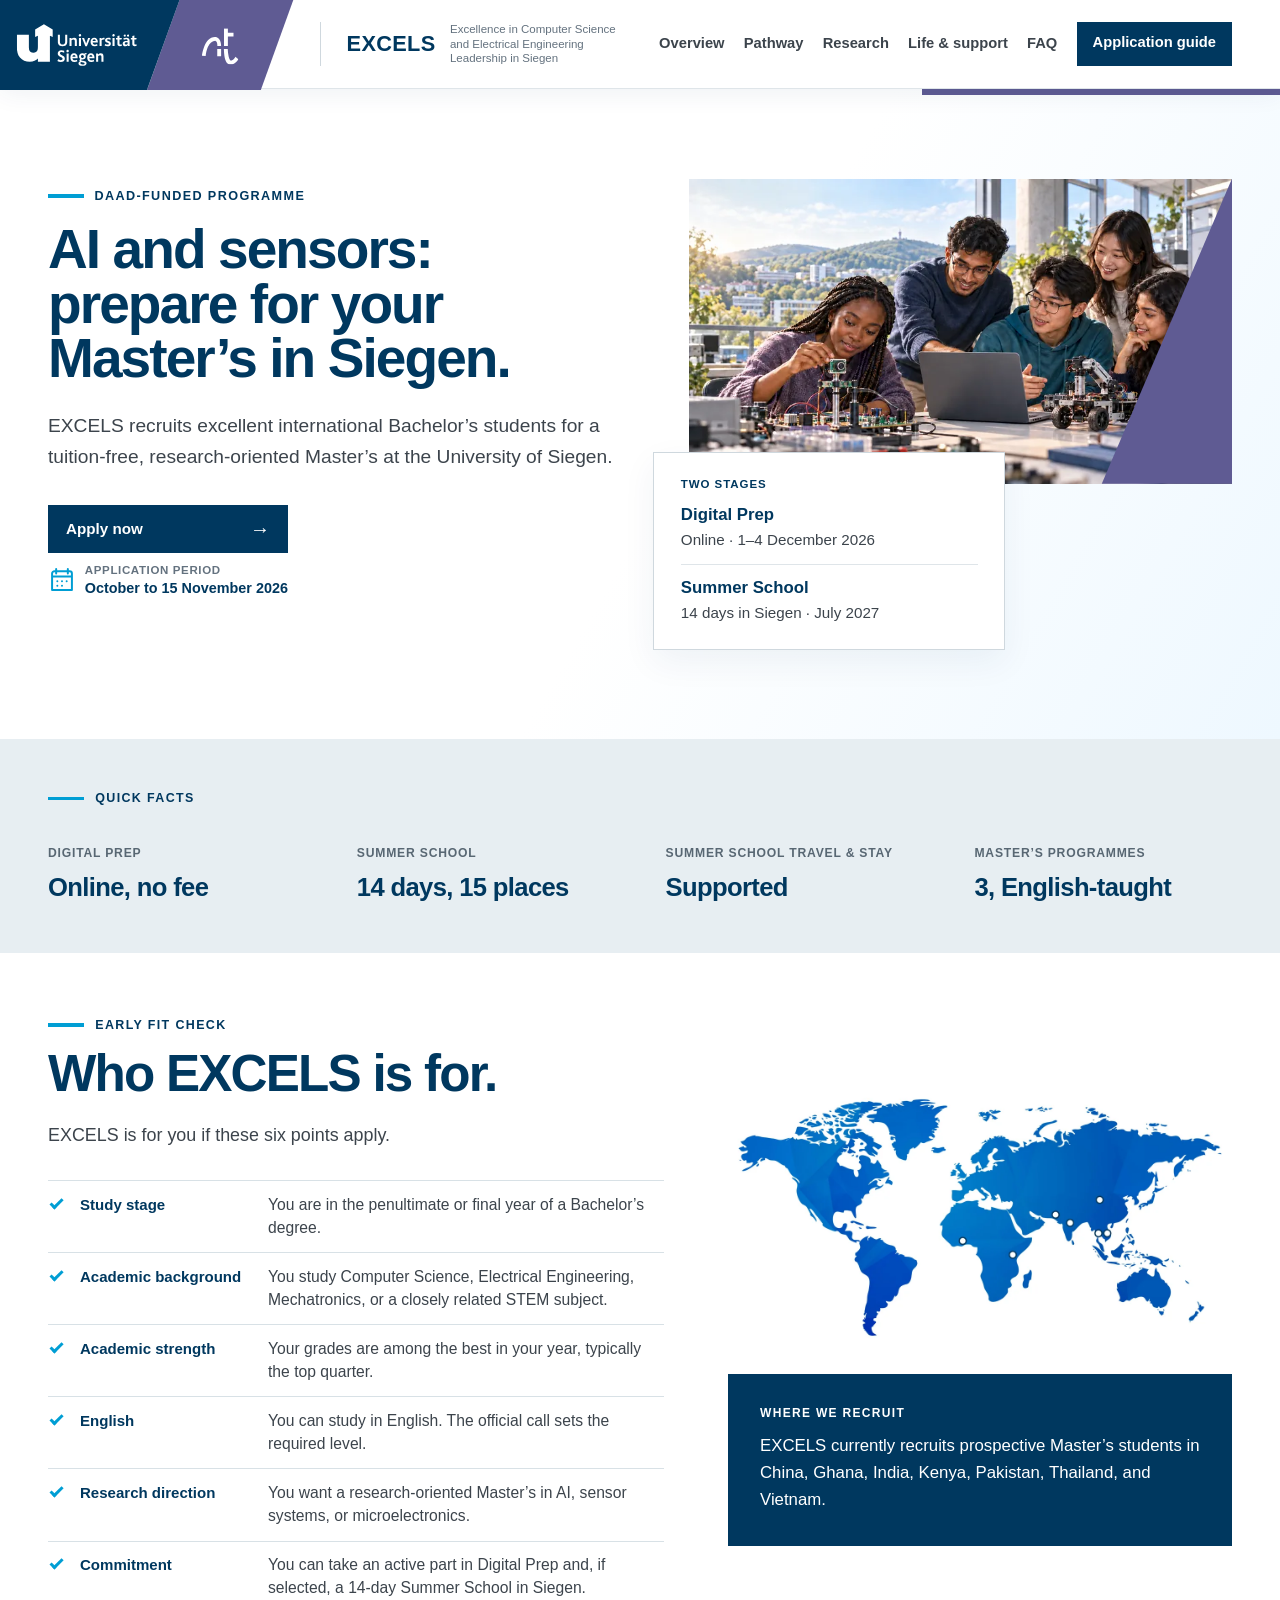
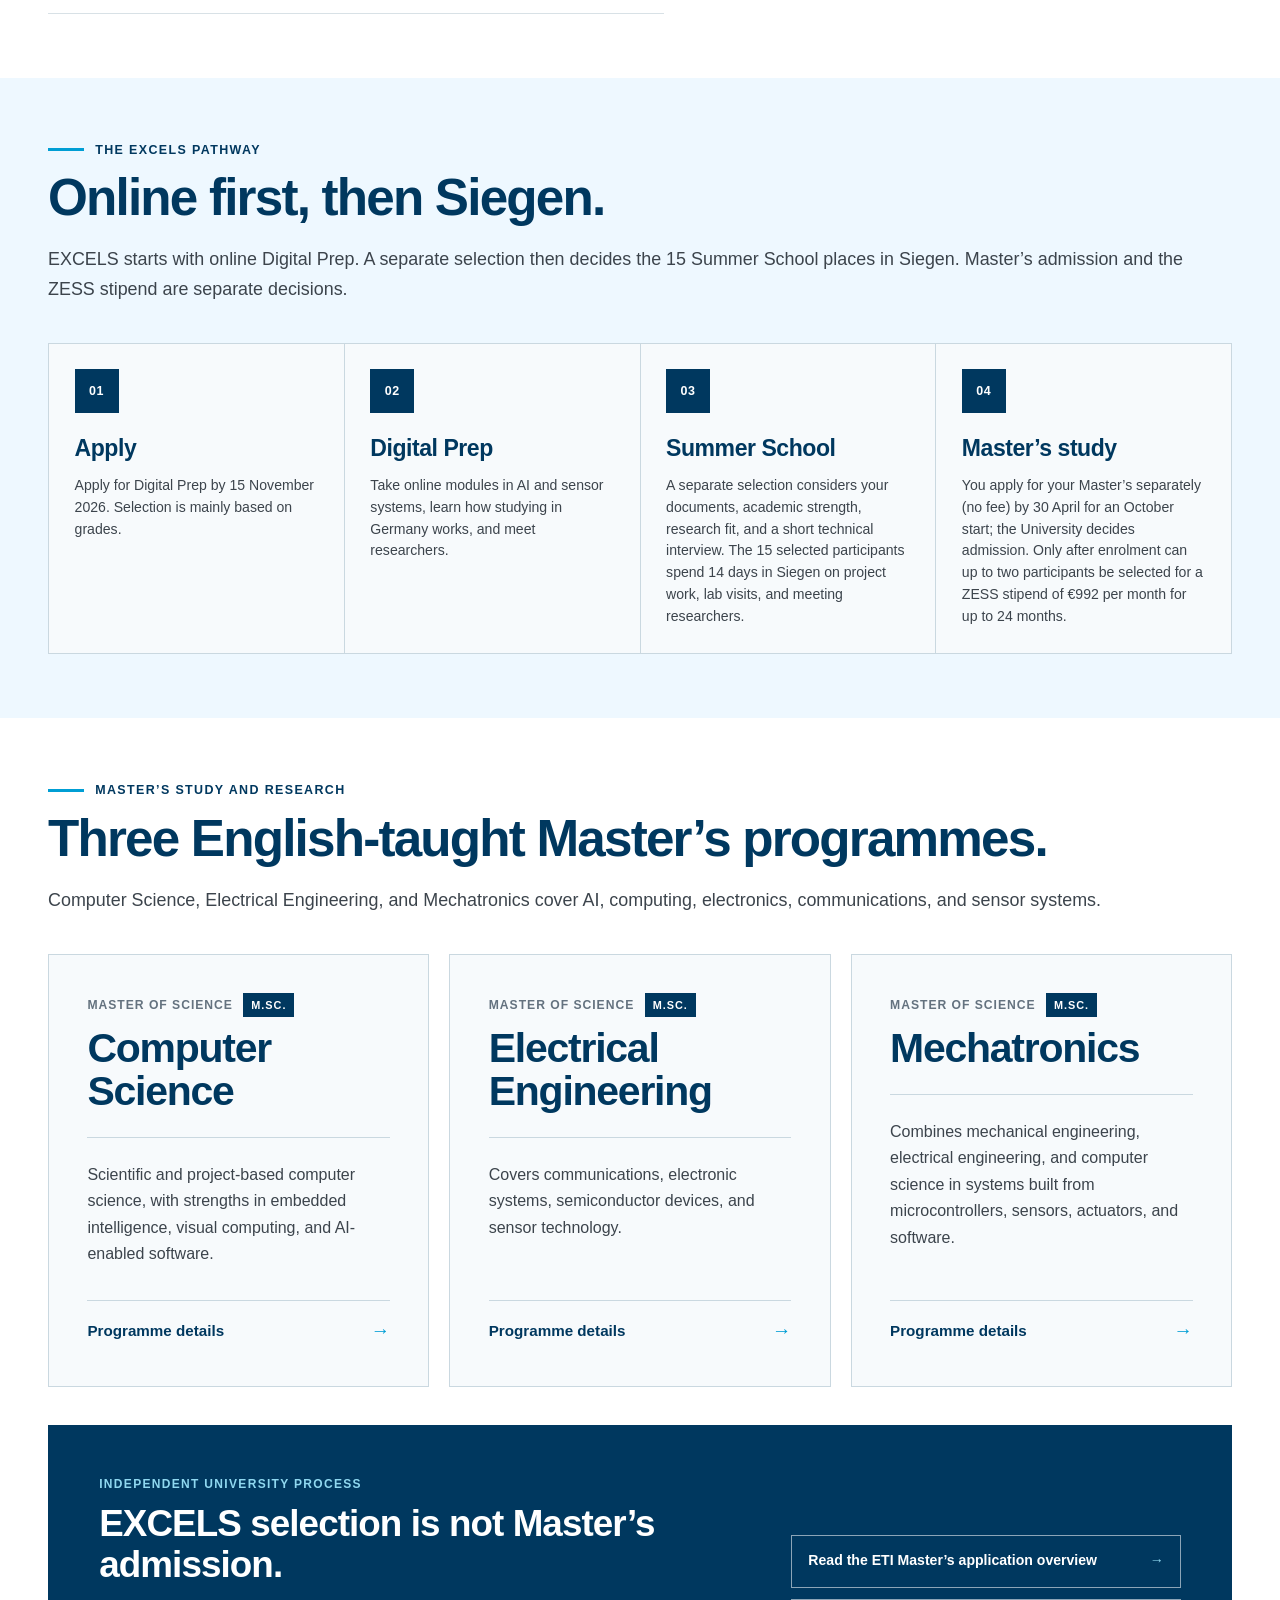
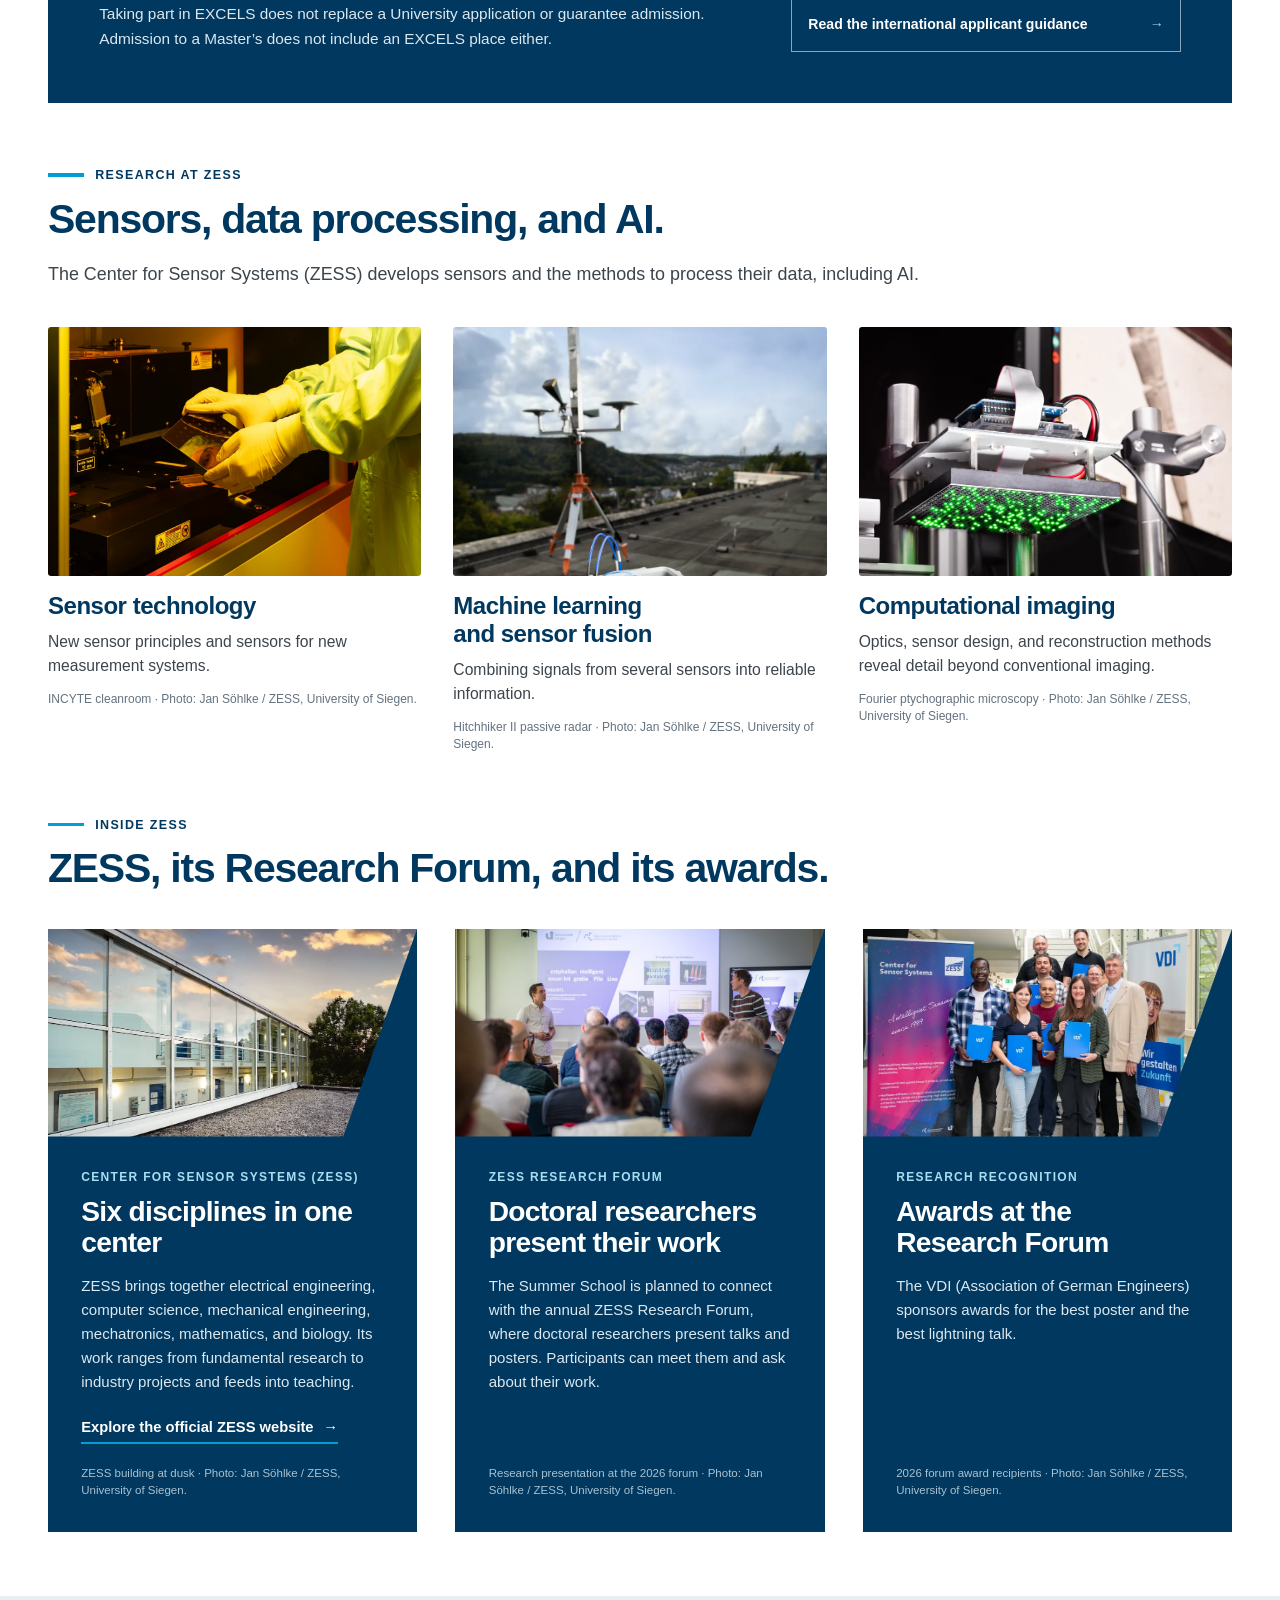
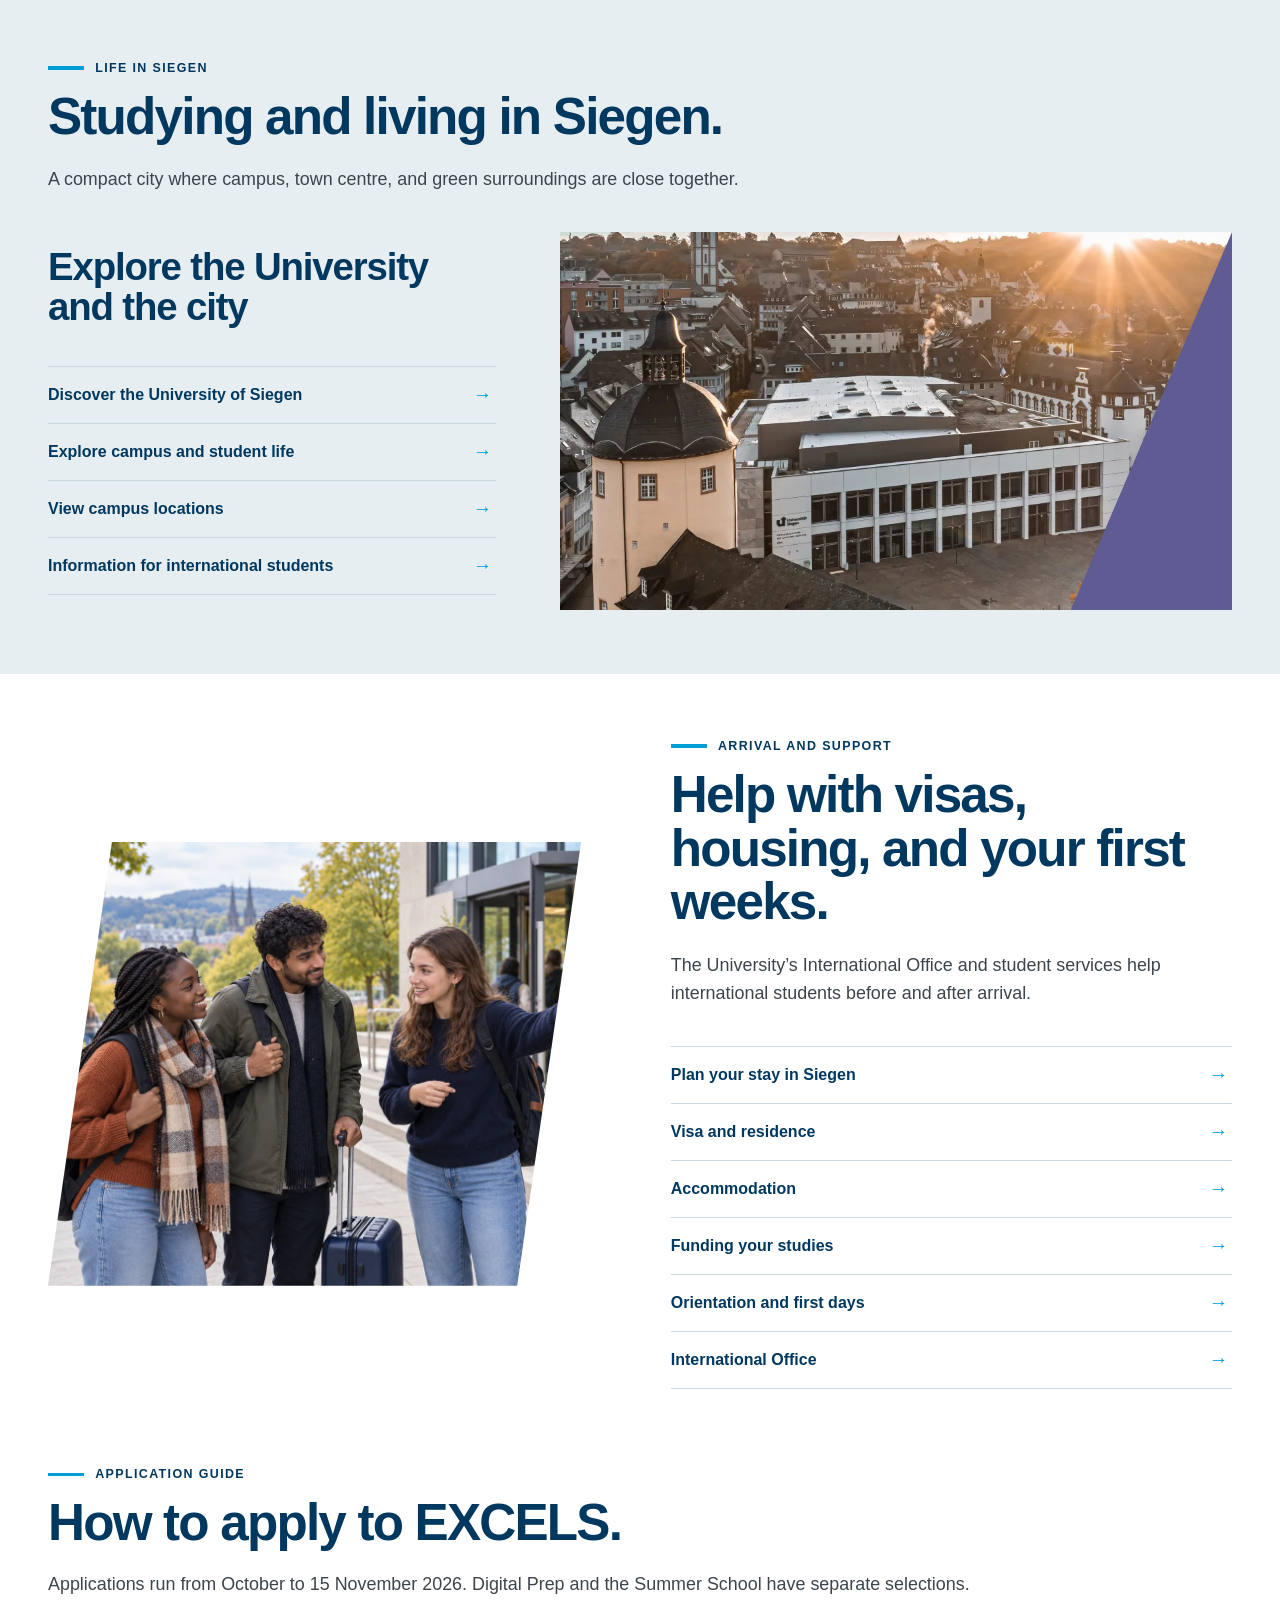
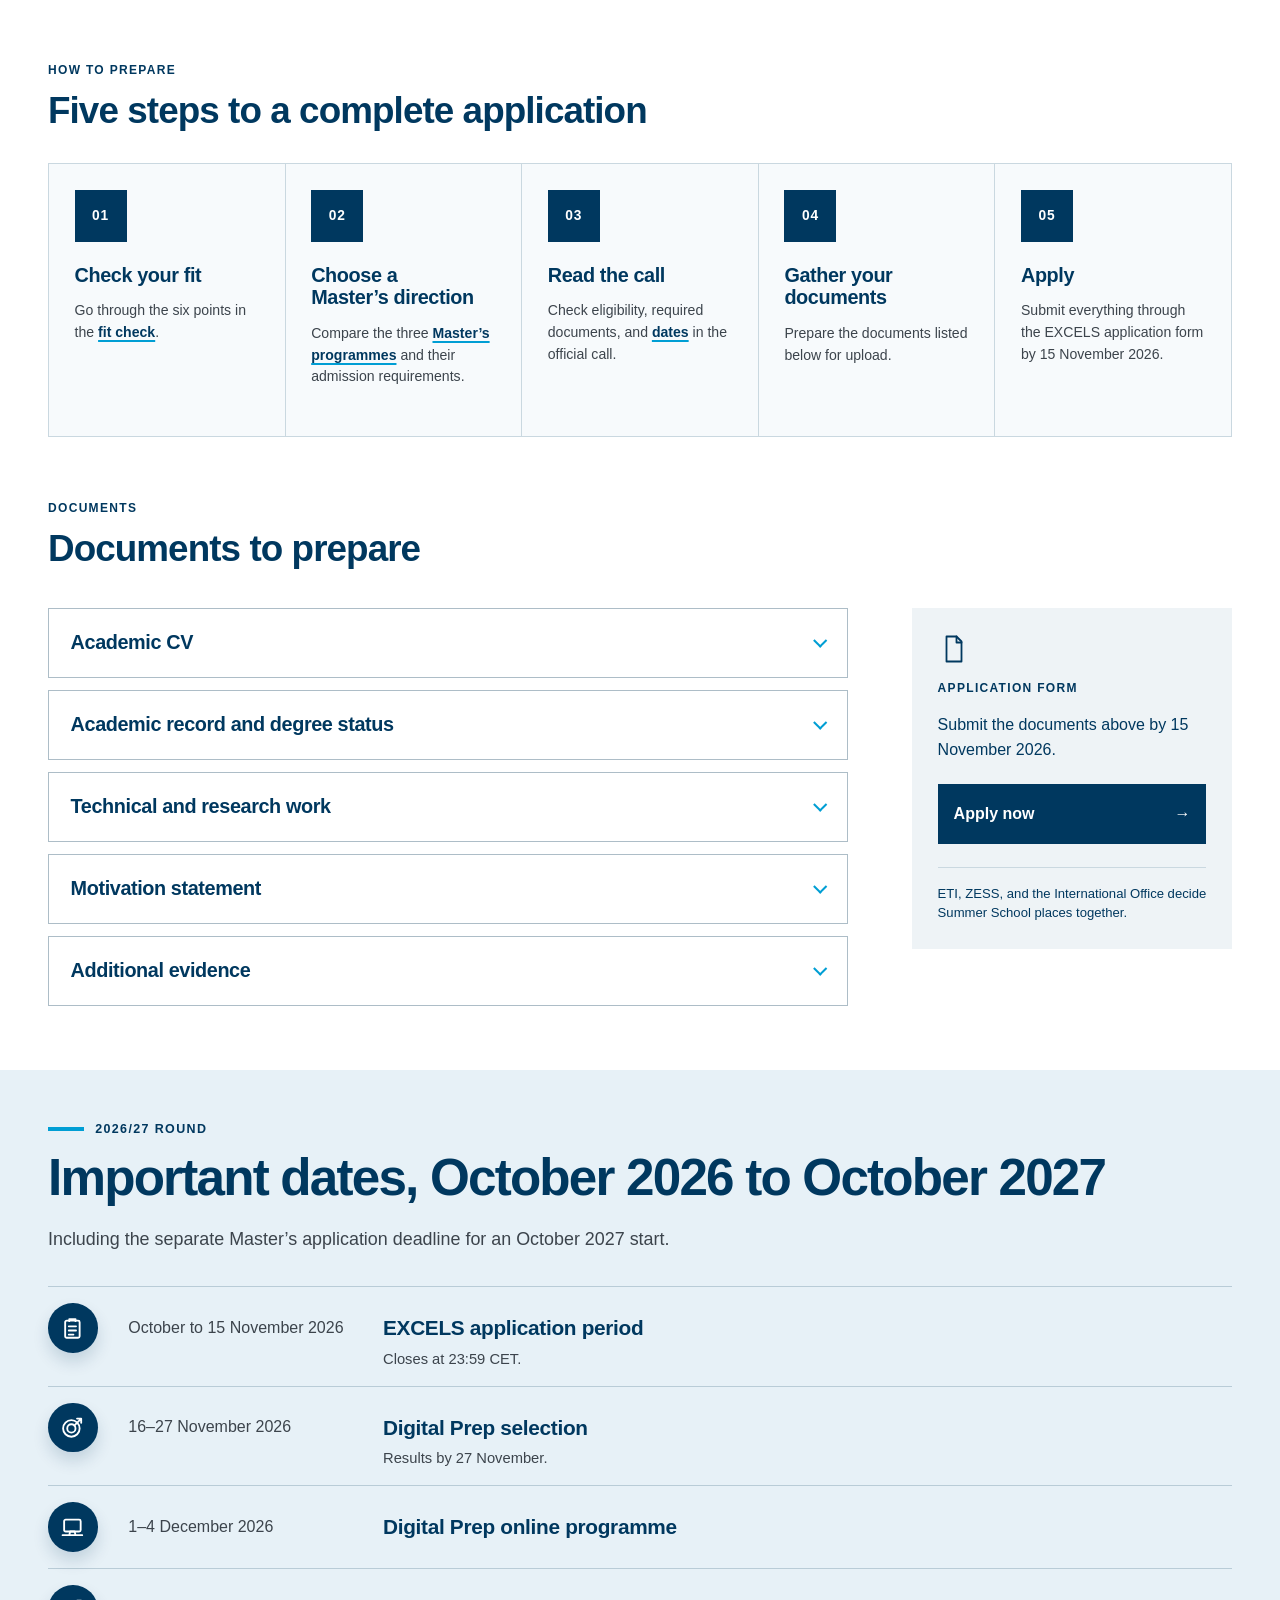
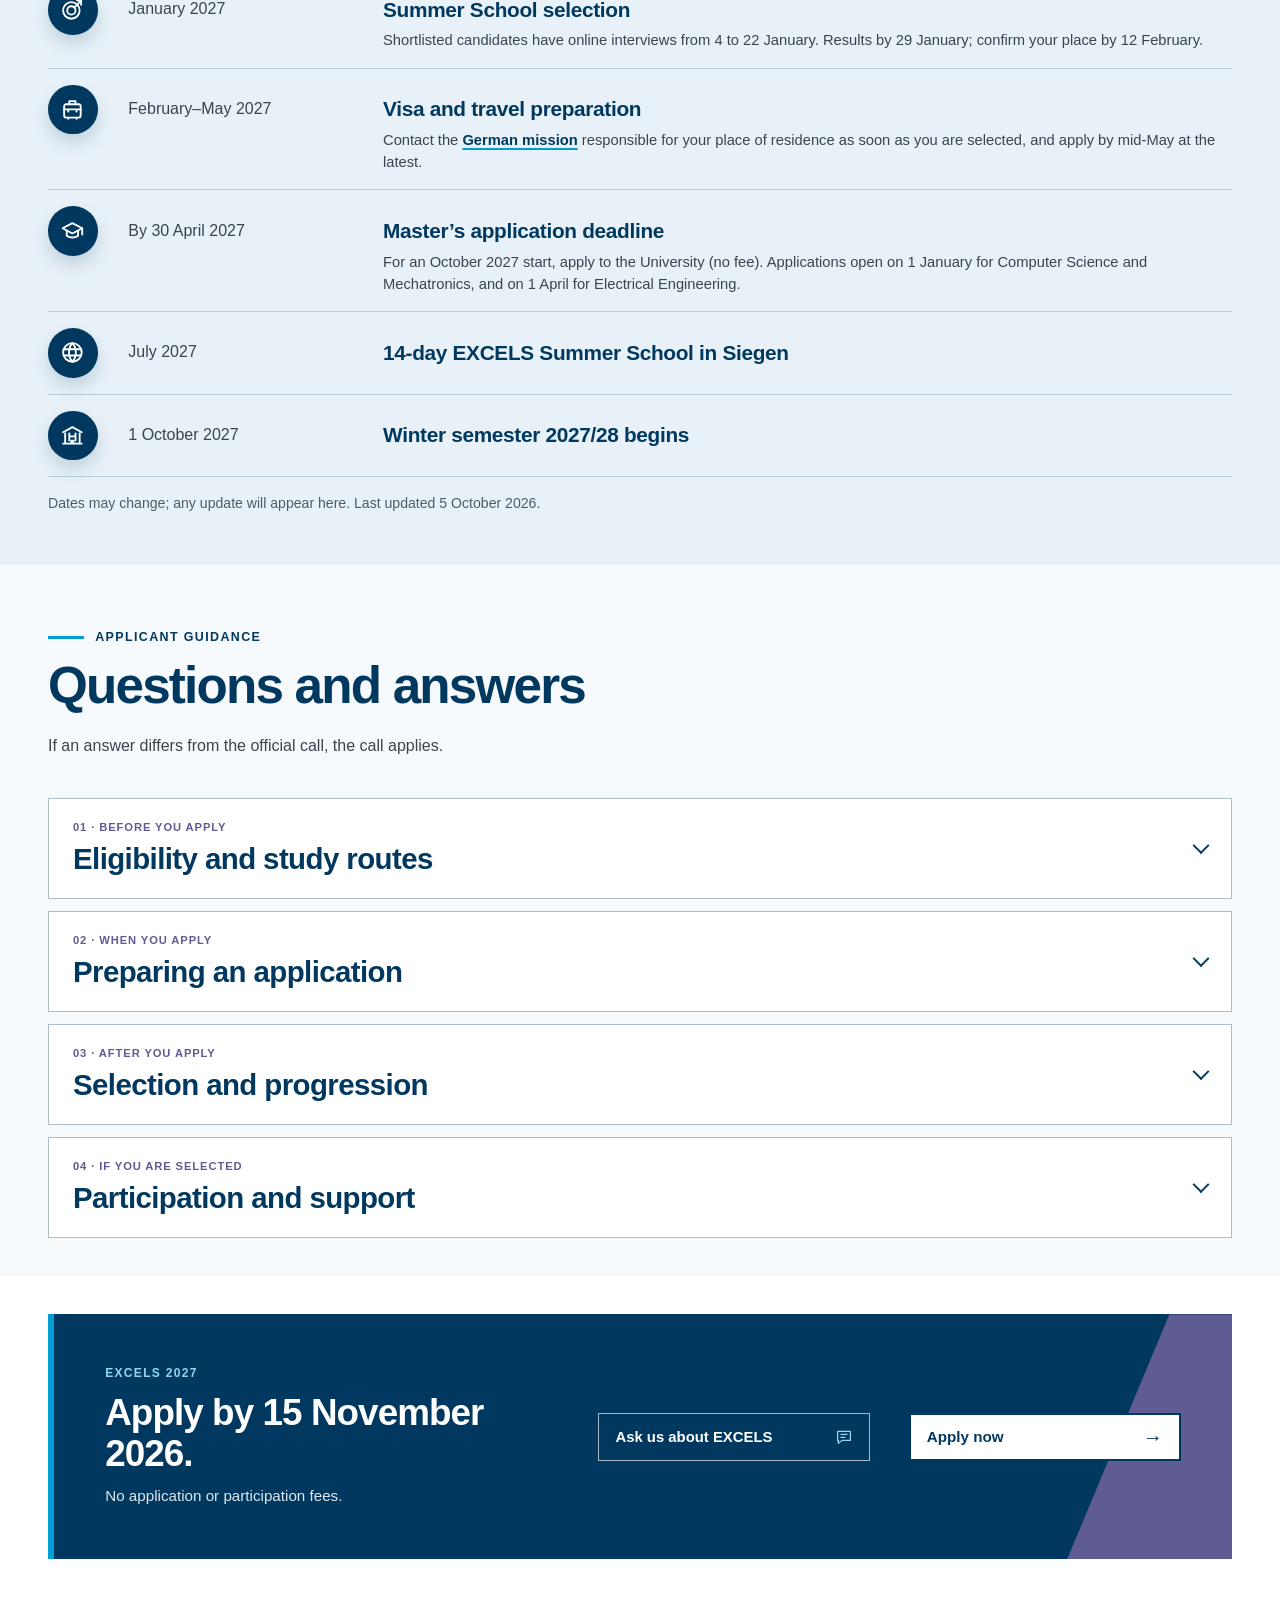
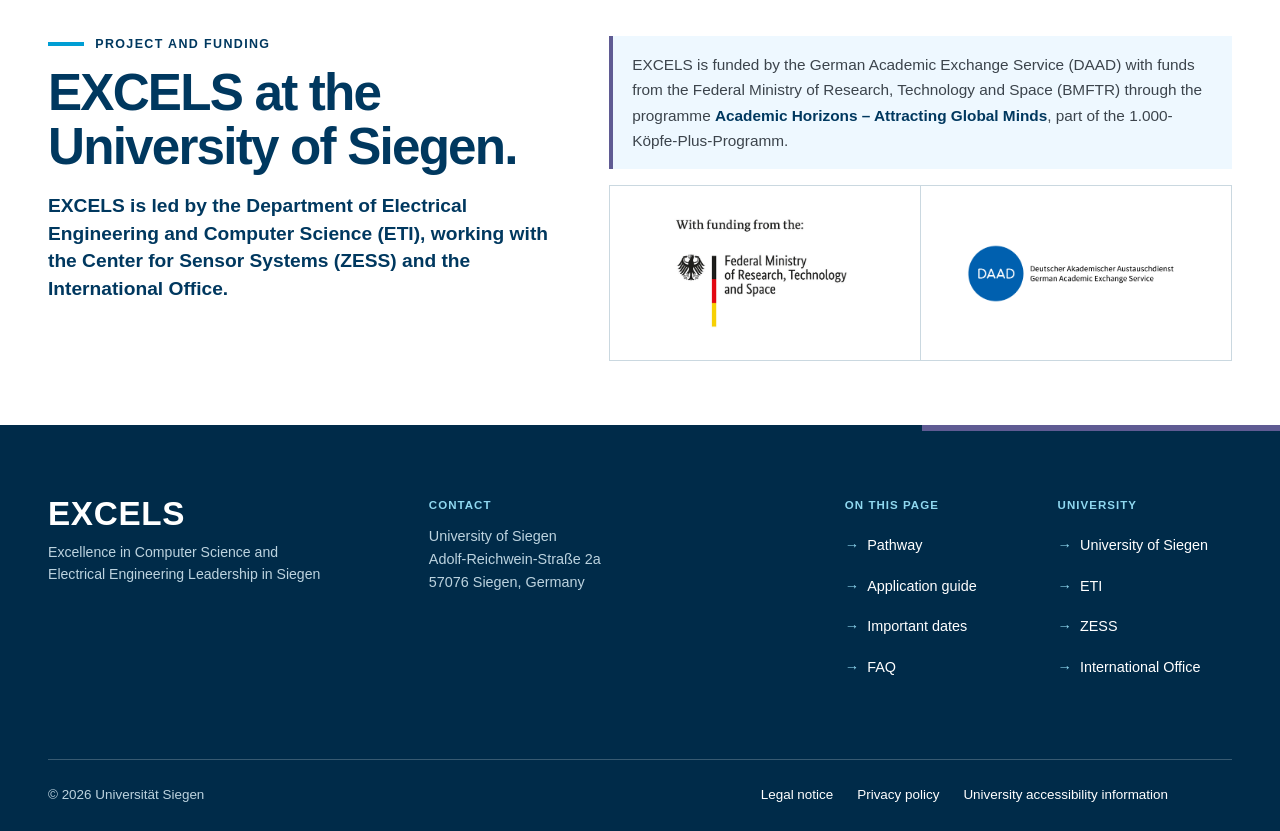
==== index.html @ 9f1db0ac "feat: add FAQ on applying for the Master's before graduating" ====
<!doctype html>
<html lang="en">
	<head>
		<meta charset="UTF-8" />
		<meta name="viewport" content="width=device-width, initial-scale=1.0" />
		<title>EXCELS | Research-oriented Master&rsquo;s pathway | University of Siegen</title>
		<meta name="description" content="Online Digital Prep and a 14-day Summer School in Siegen for international Bachelor&rsquo;s students preparing for research-oriented Master&rsquo;s study." />
		<meta name="theme-color" content="#00385f" />
		<meta property="og:type" content="website" />
		<meta property="og:site_name" content="EXCELS &middot; University of Siegen" />
		<meta property="og:title" content="EXCELS: Research-oriented Master&rsquo;s pathway at the University of Siegen" />
		<meta property="og:description" content="Online Digital Prep and a 14-day Summer School in Siegen for international Bachelor&rsquo;s students preparing for research-oriented Master&rsquo;s study." />
		<meta property="og:image" content="Assets/og-excels.jpg" />
		<meta property="og:image:width" content="1200" />
		<meta property="og:image:height" content="630" />
		<meta property="og:image:alt" content="EXCELS, University of Siegen: research-oriented Master&rsquo;s pathway for international Bachelor&rsquo;s students." />
		<meta property="og:locale" content="en_GB" />
		<meta name="twitter:card" content="summary_large_image" />
		<script>document.documentElement.classList.add("js");</script>
		<link rel="icon" type="image/svg+xml" href="Assets/favicon.svg" />
		<link rel="apple-touch-icon" href="Assets/apple-touch-icon.png" />
		<link rel="stylesheet" href="style.css?v=2026-10-05" />
	</head>
	<body data-application-url="https://siegen.moveon4.de/form/6aa2a59adf4828ae8703cf02/eng" data-contact-url="">
		<a class="skip-link" href="#main-content">Skip to main content</a>
		<header class="site-header">
			<div class="header-shell">
				<a class="university-link" href="https://www.uni-siegen.de/en/" aria-label="University of Siegen homepage (opens in a new tab)">
					<img class="university-logo" src="Assets/uni-siegen-logo.svg" alt="University of Siegen" width="257" height="128" />
				</a>
				<a class="project-brand" href="#main-content" aria-label="EXCELS homepage">
					<span class="project-name">EXCELS</span>
					<span class="project-expansion">Excellence in Computer Science and Electrical Engineering Leadership in Siegen</span>
				</a>
				<button class="nav-toggle" type="button" aria-expanded="false" aria-controls="primary-navigation">
					<span class="sr-only">Open navigation</span><span></span><span></span><span></span>
				</button>
				<nav id="primary-navigation" aria-label="Primary navigation">
					<a href="#about">Overview</a>
					<a href="#program">Pathway</a>
					<a href="#research">Research</a>
					<a href="#support">Life &amp; support</a>
					<a href="#faq">FAQ</a>
					<a class="nav-application" href="#apply">Application guide</a>
				</nav>
			</div>
		</header>

		<main id="main-content">
		<section class="hero" aria-labelledby="hero-title">
			<div class="hero-shell">
				<div class="hero-content">
					<p class="hero-eyebrow">DAAD-funded programme</p>
					<h1 id="hero-title">AI and sensors: prepare for your Master&rsquo;s in Siegen.</h1>
					<p class="hero-lead">EXCELS recruits excellent international Bachelor&rsquo;s students for a tuition-free, research-oriented Master&rsquo;s at the University of Siegen.</p>
					<div class="hero-actions">
						<a class="application-button application-button-primary" href="#apply" data-link="application"><span>Apply now</span><span class="application-button-arrow" aria-hidden="true">&rarr;</span></a>
						<p class="application-deadline">
							<svg viewBox="0 0 24 24" width="24" height="24" aria-hidden="true" focusable="false">
								<path d="M7 2.5v4M17 2.5v4M3.5 9h17M5.5 4.5h13a2 2 0 0 1 2 2v14h-17v-14a2 2 0 0 1 2-2Z" />
								<path d="M8 13h.01M12 13h.01M16 13h.01M8 17h.01M12 17h.01" />
							</svg>
							<span><span class="application-deadline-label">Application period</span><span class="application-deadline-value">October to 15 November 2026</span></span>
						</p>
					</div>
				</div>
				<figure class="hero-media">
					<div class="hero-image-frame">
						<img src="Assets/excels-impression-1200.webp" srcset="Assets/excels-impression-800.webp 800w, Assets/excels-impression-1200.webp 1200w" sizes="(max-width: 980px) calc(100vw - 2rem), min(42vw, 38rem)" alt="Illustration of international students collaborating on sensor systems and robotics in a university laboratory." width="1200" height="675" fetchpriority="high" />
					</div>
					<div class="hero-glance">
						<p class="hero-glance-kicker">Two stages</p>
						<dl class="hero-glance-list">
							<div>
								<dt>Digital Prep</dt>
								<dd>Online &middot; 1&ndash;4 December 2026</dd>
							</div>
							<div>
								<dt>Summer School</dt>
								<dd>14 days in Siegen &middot; July 2027</dd>
							</div>
						</dl>
					</div>
				</figure>
			</div>
		</section>

		<section id="about" class="section overview-section" aria-labelledby="overview-title">
			<div class="section-shell">
				<header class="section-heading">
					<h2 id="overview-title" class="section-eyebrow">Quick facts</h2>
				</header>

				<dl class="glance-stats">
					<div>
						<dt>Digital Prep</dt>
						<dd>Online, no fee</dd>
					</div>
					<div>
						<dt>Summer School</dt>
						<dd>14 days, 15 places</dd>
					</div>
					<div>
						<dt>Summer School travel &amp; stay</dt>
						<dd>Supported</dd>
					</div>
					<div>
						<dt>Master&rsquo;s programmes</dt>
						<dd>3, English-taught</dd>
					</div>
				</dl>
			</div>
		</section>

		<section id="target" class="section eligibility-section" aria-labelledby="eligibility-title">
			<div class="section-shell eligibility-layout">
				<div class="eligibility-copy">
					<header class="section-heading">
						<p class="section-eyebrow">Early fit check</p>
						<h2 id="eligibility-title">Who EXCELS is for.</h2>
						<p class="section-lead">EXCELS is for you if these six points apply.</p>
					</header>

					<ul class="eligibility-list">
						<li><strong>Study stage</strong><span>You are in the penultimate or final year of a Bachelor&rsquo;s degree.</span></li>
						<li><strong>Academic background</strong><span>You study Computer Science, Electrical Engineering, Mechatronics, or a closely related STEM subject.</span></li>
						<li><strong>Academic strength</strong><span>Your grades are among the best in your year, typically the top quarter.</span></li>
						<li><strong>English</strong><span>You can study in English. The official call sets the required level.</span></li>
						<li><strong>Research direction</strong><span>You want a research-oriented Master&rsquo;s in AI, sensor systems, or microelectronics.</span></li>
						<li><strong>Commitment</strong><span>You can take an active part in Digital Prep and, if selected, a 14-day Summer School in Siegen.</span></li>
					</ul>
				</div>

				<figure class="outreach-panel" aria-labelledby="outreach-title">
					<img class="outreach-map" src="Assets/outreach-countries-1200.webp" alt="World map with dots marking China, Ghana, India, Kenya, Pakistan, Thailand and Vietnam." width="1200" height="630" loading="lazy" decoding="async" />
					<figcaption class="outreach-glance">
						<p id="outreach-title" class="panel-kicker">Where we recruit</p>
						<p class="outreach-glance-copy">EXCELS currently recruits prospective Master&rsquo;s students in China, Ghana, India, Kenya, Pakistan, Thailand, and Vietnam.</p>
					</figcaption>
				</figure>
			</div>
		</section>

		<section id="program" class="section pathway-section" aria-labelledby="pathway-title">
			<div class="section-shell">
				<header class="section-heading pathway-heading">
					<p class="section-eyebrow">The EXCELS pathway</p>
					<h2 id="pathway-title">Online first, then Siegen.</h2>
					<p class="section-lead">EXCELS starts with online Digital Prep. A separate selection then decides the 15 Summer School places in Siegen. Master&rsquo;s admission and the ZESS stipend are separate decisions.</p>
				</header>

				<ol class="process-track" role="list" aria-label="Four stages of the EXCELS pathway">
					<li class="process-step">
						<span class="process-number"><span class="sr-only">Stage </span>01</span>
						<div>
							<h3>Apply</h3>
							<p>Apply for Digital Prep by 15 November 2026. Selection is mainly based on grades.</p>
						</div>
					</li>
					<li class="process-step">
						<span class="process-number"><span class="sr-only">Stage </span>02</span>
						<div>
							<h3>Digital Prep</h3>
							<p>Take online modules in AI and sensor systems, learn how studying in Germany works, and meet researchers.</p>
						</div>
					</li>
					<li class="process-step">
						<span class="process-number"><span class="sr-only">Stage </span>03</span>
						<div>
							<h3>Summer School</h3>
							<p>A separate selection considers your documents, academic strength, research fit, and a short technical interview. The 15 selected participants spend 14 days in Siegen on project work, lab visits, and meeting researchers.</p>
						</div>
					</li>
					<li class="process-step">
						<span class="process-number"><span class="sr-only">Stage </span>04</span>
						<div>
							<h3>Master&rsquo;s study</h3>
							<p>You apply for your Master&rsquo;s separately (no fee) by 30 April for an October start; the University decides admission. Only after enrolment can up to two participants be selected for a ZESS stipend of &euro;992 per month for up to 24 months.</p>
						</div>
					</li>
				</ol>
			</div>
		</section>

		<section id="research" class="section study-research-section" aria-labelledby="study-research-title">
			<div class="section-shell">
				<header class="section-heading study-research-heading">
					<p class="section-eyebrow">Master&rsquo;s study and research</p>
					<h2 id="study-research-title">Three English-taught Master&rsquo;s programmes.</h2>
					<p class="section-lead">Computer Science, Electrical Engineering, and Mechatronics cover AI, computing, electronics, communications, and sensor systems.</p>
				</header>

				<div class="degree-grid">
					<article class="degree-card">
						<header class="degree-card-header">
							<p class="degree-type">Master of Science <span>M.Sc.</span></p>
							<h3>Computer Science</h3>
						</header>
						<p class="degree-summary">Scientific and project-based computer science, with strengths in embedded intelligence, visual computing, and AI-enabled software.</p>
						<a class="official-programme-link" href="https://www.uni-siegen.de/en/study/master/computer-science" aria-label="Programme details: Computer Science">Programme details <span aria-hidden="true">&rarr;</span></a>
					</article>

					<article class="degree-card">
						<header class="degree-card-header">
							<p class="degree-type">Master of Science <span>M.Sc.</span></p>
							<h3>Electrical Engineering</h3>
						</header>
						<p class="degree-summary">Covers communications, electronic systems, semiconductor devices, and sensor technology.</p>
						<a class="official-programme-link" href="https://www.uni-siegen.de/en/study/master/electrical-engineering" aria-label="Programme details: Electrical Engineering">Programme details <span aria-hidden="true">&rarr;</span></a>
					</article>

					<article class="degree-card">
						<header class="degree-card-header">
							<p class="degree-type">Master of Science <span>M.Sc.</span></p>
							<h3>Mechatronics</h3>
						</header>
						<p class="degree-summary">Combines mechanical engineering, electrical engineering, and computer science in systems built from microcontrollers, sensors, actuators, and software.</p>
						<a class="official-programme-link" href="https://www.uni-siegen.de/en/study/master/mechatronics" aria-label="Programme details: Mechatronics">Programme details <span aria-hidden="true">&rarr;</span></a>
					</article>
				</div>

				<div class="masters-admission-note">
					<div>
						<p class="panel-kicker">Independent University process</p>
						<h3 id="masters-admission-title">EXCELS selection is not Master&rsquo;s admission.</h3>
						<p>Taking part in EXCELS does not replace a University application or guarantee admission. Admission to a Master&rsquo;s does not include an EXCELS place either.</p>
					</div>
					<ul class="masters-admission-links" aria-label="Official University application guidance">
						<li><a href="https://www.uni-siegen.de/en/ETI/application-for-our-study-programs-eti">Read the ETI Master&rsquo;s application overview <span aria-hidden="true">&rarr;</span></a></li>
						<li><a href="https://www.uni-siegen.de/en/starting/how-do-i-apply-international-students">Read the international applicant guidance <span aria-hidden="true">&rarr;</span></a></li>
					</ul>
				</div>

				<div class="zess-environment">
					<section class="zess-research" aria-labelledby="zess-research-title">
						<header class="zess-research-heading">
							<p class="section-eyebrow">Research at ZESS</p>
							<h3 id="zess-research-title">Sensors, data processing, and AI.</h3>
							<p class="zess-research-intro">The Center for Sensor Systems (ZESS) develops sensors and the methods to process their data, including AI.</p>
						</header>

						<div class="zess-research-cards">
							<article class="zess-research-card">
								<img src="Assets/sensor-tech.webp" alt="A researcher in cleanroom clothing holds a patterned wafer beside laser lithography equipment." width="1200" height="800" loading="lazy" decoding="async" />
								<h4>Sensor technology</h4>
								<p>New sensor principles and sensors for new measurement systems.</p>
								<p class="research-credit">INCYTE cleanroom &middot; Photo: Jan S&ouml;hlke / ZESS, University of Siegen.</p>
							</article>

							<article class="zess-research-card research-card-data">
								<img src="Assets/passive-radar.webp" alt="Hitchhiker II passive radar equipment on a rooftop with an antenna array behind it." width="900" height="1360" loading="lazy" decoding="async" />
								<h4>Machine learning and sensor fusion</h4>
								<p>Combining signals from several sensors into reliable information.</p>
								<p class="research-credit">Hitchhiker II passive radar &middot; Photo: Jan S&ouml;hlke / ZESS, University of Siegen.</p>
							</article>

							<article class="zess-research-card research-card-imaging">
								<img src="Assets/sensor-imaging.webp" alt="Fourier ptychographic microscopy equipment with a green LED array positioned above a sample." width="900" height="1382" loading="lazy" decoding="async" />
								<h4>Computational imaging</h4>
								<p>Optics, sensor design, and reconstruction methods reveal detail beyond conventional imaging.</p>
								<p class="research-credit">Fourier ptychographic microscopy &middot; Photo: Jan S&ouml;hlke / ZESS, University of Siegen.</p>
							</article>
						</div>
					</section>

					<section class="zess-stories" aria-labelledby="zess-stories-title">
						<header class="zess-stories-heading">
							<p class="section-eyebrow">Inside ZESS</p>
							<h3 id="zess-stories-title">ZESS, its Research Forum, and its awards.</h3>
						</header>

						<div class="zess-story-grid" role="region" aria-label="ZESS stories" tabindex="0">
							<article class="zess-story-card zess-story-building">
								<div class="zess-story-image">
									<img src="Assets/zess-building-1000.webp" alt="Glass-fronted exterior of the Center for Sensor Systems at the University of Siegen at dusk." width="1000" height="600" loading="lazy" decoding="async" />
								</div>
								<div class="zess-story-copy">
									<p class="panel-kicker">Center for Sensor Systems (ZESS)</p>
									<h4>Six disciplines in one center</h4>
									<p>ZESS brings together electrical engineering, computer science, mechanical engineering, mechatronics, mathematics, and biology. Its work ranges from fundamental research to industry projects and feeds into teaching.</p>
									<a class="zess-link" href="https://www.zess.uni-siegen.de/">Explore the official ZESS website <span aria-hidden="true">&rarr;</span></a>
									<p class="zess-story-credit">ZESS building at dusk &middot; Photo: Jan S&ouml;hlke / ZESS, University of Siegen.</p>
								</div>
							</article>

							<article class="zess-story-card zess-story-forum">
								<div class="zess-story-image">
									<img src="Assets/forum-presentation.jpg" alt="A research presentation at the ZESS PhD Research Forum before an audience." width="1024" height="683" loading="lazy" decoding="async" />
								</div>
								<div class="zess-story-copy">
									<p class="panel-kicker">ZESS Research Forum</p>
									<h4>Doctoral researchers present their work</h4>
									<p>The Summer School is planned to connect with the annual ZESS Research Forum, where doctoral researchers present talks and posters. Participants can meet them and ask about their work.</p>
									<p class="zess-story-credit">Research presentation at the 2026 forum &middot; Photo: Jan S&ouml;hlke / ZESS, University of Siegen.</p>
								</div>
							</article>

							<article class="zess-story-card zess-story-awards">
								<div class="zess-story-image">
									<img src="Assets/forum-awards-1000.webp" alt="Winners of the 2026 ZESS PhD Research Forum awards pose with blue VDI folders." width="1000" height="667" loading="lazy" decoding="async" />
								</div>
								<div class="zess-story-copy">
									<p class="panel-kicker">Research recognition</p>
									<h4>Awards at the Research Forum</h4>
									<p>The VDI (Association of German Engineers) sponsors awards for the best poster and the best lightning talk.</p>
									<p class="zess-story-credit">2026 forum award recipients &middot; Photo: Jan S&ouml;hlke / ZESS, University of Siegen.</p>
								</div>
							</article>
						</div>
					</section>
				</div>
			</div>
		</section>

		<section id="support" class="section siegen-experience-section" aria-labelledby="siegen-experience-title">
			<div class="section-shell">
				<header class="siegen-experience-heading">
					<p class="section-eyebrow">Life in Siegen</p>
					<h2 id="siegen-experience-title">Studying and living in Siegen.</h2>
					<p class="siegen-experience-lead">A compact city where campus, town centre, and green surroundings are close together.</p>
				</header>

				<div class="siegen-experience-grid">
					<div class="siegen-link-panel">
						<h3 id="siegen-links-title">Explore the University and the city</h3>
						<ul class="link-rows" aria-labelledby="siegen-links-title">
							<li><a href="https://www.uni-siegen.de/en/overview-university"><span>Discover the University of Siegen</span><span aria-hidden="true">&rarr;</span></a></li>
							<li><a href="https://www.uni-siegen.de/en/student-life/"><span>Explore campus and student life</span><span aria-hidden="true">&rarr;</span></a></li>
							<li><a href="https://www.uni-siegen.de/en/driving-directions-and-map"><span>View campus locations</span><span aria-hidden="true">&rarr;</span></a></li>
							<li><a href="https://www.uni-siegen.de/en/incoming-students-international-start"><span>Information for international students</span><span aria-hidden="true">&rarr;</span></a></li>
						</ul>
					</div>

					<figure class="siegen-city-media">
						<div class="siegen-city-image">
							<img src="Assets/siegen-city-1000.webp" alt="Aerial view across Siegen&rsquo;s historic city centre and the University&rsquo;s Lower Castle campus at sunset." width="1000" height="997" loading="lazy" decoding="async" />
						</div>
					</figure>
				</div>
			</div>
		</section>

		<section class="section student-support-section" aria-labelledby="student-support-title">
			<div class="section-shell student-support-layout">
				<div class="student-support-copy">
					<header>
						<p class="section-eyebrow">Arrival and support</p>
						<h2 id="student-support-title">Help with visas, housing, and your first weeks.</h2>
						<p class="student-support-lead">The University&rsquo;s International Office and student services help international students before and after arrival.</p>
					</header>

					<ul class="link-rows" aria-label="Official support for international students">
						<li><a href="https://www.uni-siegen.de/en/planning-and-organization-incoming"><span>Plan your stay in Siegen</span><span aria-hidden="true">&rarr;</span></a></li>
						<li><a href="https://www.uni-siegen.de/en/visa-residence-permit-incoming"><span>Visa and residence</span><span aria-hidden="true">&rarr;</span></a></li>
						<li><a href="https://www.uni-siegen.de/en/accommodation-incoming"><span>Accommodation</span><span aria-hidden="true">&rarr;</span></a></li>
						<li><a href="https://www.uni-siegen.de/en/financing-incoming"><span>Funding your studies</span><span aria-hidden="true">&rarr;</span></a></li>
						<li><a href="https://www.uni-siegen.de/en/orientation-program-incoming"><span>Orientation and first days</span><span aria-hidden="true">&rarr;</span></a></li>
						<li><a href="https://www.uni-siegen.de/en/team/international-office"><span>International Office</span><span aria-hidden="true">&rarr;</span></a></li>
					</ul>
				</div>

				<figure class="student-support-media">
					<img src="Assets/international-students.webp" alt="Two newly arrived international students speak with a peer mentor outside a university building, with luggage beside them." width="1200" height="900" loading="lazy" decoding="async" />
				</figure>
			</div>
		</section>

		<section id="apply" class="section application-section" aria-labelledby="application-title">
			<div class="section-shell">
				<header class="section-heading application-heading">
					<p class="section-eyebrow">Application guide</p>
					<h2 id="application-title">How to apply to EXCELS.</h2>
					<p class="section-lead">Applications run from October to 15 November 2026. Digital Prep and the Summer School have separate selections.</p>
				</header>

				<section class="application-checklist-block" aria-labelledby="application-checklist-title">
					<header class="application-subheading">
						<p class="panel-kicker">How to prepare</p>
						<h3 id="application-checklist-title">Five steps to a complete application</h3>
					</header>

					<ol class="application-process-list" role="list">
						<li>
							<span class="application-step-number"><span class="sr-only">Step </span>01</span>
							<div>
								<h4>Check your fit</h4>
								<p>Go through the six points in the <a href="#target">fit check</a>.</p>
							</div>
						</li>
						<li>
							<span class="application-step-number"><span class="sr-only">Step </span>02</span>
							<div>
								<h4>Choose a Master&rsquo;s direction</h4>
								<p>Compare the three <a href="#research">Master&rsquo;s programmes</a> and their admission requirements.</p>
							</div>
						</li>
						<li>
							<span class="application-step-number"><span class="sr-only">Step </span>03</span>
							<div>
								<h4>Read the call</h4>
								<p>Check eligibility, required documents, and <a href="#key-dates">dates</a> in the official call.</p>
							</div>
						</li>
						<li>
							<span class="application-step-number"><span class="sr-only">Step </span>04</span>
							<div>
								<h4>Gather your documents</h4>
								<p>Prepare the documents listed below for upload.</p>
							</div>
						</li>
						<li>
							<span class="application-step-number"><span class="sr-only">Step </span>05</span>
							<div>
								<h4>Apply</h4>
								<p>Submit everything through the EXCELS application form by 15 November 2026.</p>
							</div>
						</li>
					</ol>
				</section>

				<section class="application-materials" aria-labelledby="application-materials-title">
					<header class="application-subheading">
						<p class="panel-kicker">Documents</p>
						<h3 id="application-materials-title">Documents to prepare</h3>
					</header>

					<div class="application-materials-layout">
						<ul class="application-materials-list">
							<li class="application-material-item">
								<details>
									<summary><span class="application-material-title">Academic CV</span></summary>
									<div class="application-material-answer"><p>Your education, relevant coursework, technical skills, projects, research experience, and internships.</p></div>
								</details>
							</li>
							<li class="application-material-item">
								<details>
									<summary><span class="application-material-title">Academic record and degree status</span></summary>
									<div class="application-material-answer"><p>A current transcript and proof of enrolment or completion, showing your grades and your maths and algorithms courses.</p></div>
								</details>
							</li>
							<li class="application-material-item">
								<details>
									<summary><span class="application-material-title">Technical and research work</span></summary>
									<div class="application-material-answer"><p>Project summaries, thesis work, publications, or internships. State your own contribution and how it relates to AI, sensor systems, or microelectronics.</p></div>
								</details>
							</li>
							<li class="application-material-item">
								<details>
									<summary><span class="application-material-title">Motivation statement</span></summary>
									<div class="application-material-answer"><p>Why EXCELS and a research Master&rsquo;s in Siegen fit your background, interests, and career plans.</p></div>
								</details>
							</li>
							<li class="application-material-item">
								<details>
									<summary><span class="application-material-title">Additional evidence</span></summary>
									<div class="application-material-answer"><p>Language evidence, translations, recommendations, or certificates, exactly as the official call requires.</p></div>
								</details>
							</li>
						</ul>

						<div class="application-ready-card">
							<svg class="application-ready-icon" viewBox="0 0 32 32" width="32" height="32" aria-hidden="true" focusable="false">
								<path d="M8.5 3.5h10l5 5v20h-15Z" />
								<path d="M18.5 3.5v6h5" />
							</svg>
							<p class="panel-kicker">Application form</p>
							<p class="application-ready-copy">Submit the documents above by 15 November 2026.</p>
							<a class="application-ready-link" href="#key-dates" data-link="application"><span>Apply now</span><span aria-hidden="true">&rarr;</span></a>
							<p class="application-review-note">ETI, ZESS, and the International Office decide Summer School places together.</p>
						</div>
					</div>
				</section>

			</div>
		</section>

		<section id="key-dates" class="section key-dates-section" aria-labelledby="key-dates-title">
			<div class="section-shell">
				<header class="section-heading key-dates-heading">
					<p class="section-eyebrow">2026/27 round</p>
					<h2 id="key-dates-title">Important dates, October 2026 to October 2027</h2>
					<p class="section-lead">Including the separate Master&rsquo;s application deadline for an October 2027 start.</p>
				</header>

				<ol class="key-dates-list" role="list">
					<li>
						<span class="key-date-icon" aria-hidden="true">
							<svg viewBox="0 0 24 24" focusable="false"><rect x="5" y="4.5" width="14" height="16.5" rx="1.5" /><path d="M9 5V3h6v2M8.5 10h7M8.5 14h7M8.5 18h4.5" /></svg>
						</span>
						<p class="key-date-window">October to 15 November 2026</p>
						<div class="key-date-copy">
							<h3>EXCELS application period</h3>
							<p>Closes at 23:59 CET.</p>
						</div>
					</li>
					<li>
						<span class="key-date-icon" aria-hidden="true">
							<svg viewBox="0 0 24 24" focusable="false"><circle cx="11" cy="13" r="8" /><circle cx="11" cy="13" r="4" /><path d="m13.8 10.2 6.7-6.7M16.5 3.5h4v4" /></svg>
						</span>
						<p class="key-date-window">16&ndash;27 November 2026</p>
						<div class="key-date-copy">
							<h3>Digital Prep selection</h3>
							<p>Results by 27 November.</p>
						</div>
					</li>
					<li>
						<span class="key-date-icon" aria-hidden="true">
							<svg viewBox="0 0 24 24" focusable="false"><rect x="4" y="4.5" width="16" height="11.5" rx="1.5" /><path d="M2.5 19.5h19M9 19.5l.8-3.5h4.4l.8 3.5" /></svg>
						</span>
						<p class="key-date-window">1&ndash;4 December 2026</p>
						<div class="key-date-copy">
							<h3>Digital Prep online programme</h3>
						</div>
					</li>
					<li>
						<span class="key-date-icon" aria-hidden="true">
							<svg viewBox="0 0 24 24" focusable="false"><circle cx="11" cy="13" r="8" /><circle cx="11" cy="13" r="4" /><path d="m13.8 10.2 6.7-6.7M16.5 3.5h4v4" /></svg>
						</span>
						<p class="key-date-window">January 2027</p>
						<div class="key-date-copy">
							<h3>Summer School selection</h3>
							<p>Shortlisted candidates have online interviews from 4 to 22 January. Results by 29 January; confirm your place by 12 February.</p>
						</div>
					</li>
					<li>
						<span class="key-date-icon" aria-hidden="true">
							<svg viewBox="0 0 24 24" focusable="false"><rect x="4" y="7" width="16" height="13" rx="2" /><path d="M9 7V4h6v3M4 12h16M8 12v2M16 12v2M8 20v1M16 20v1" /></svg>
						</span>
						<p class="key-date-window">February&ndash;May 2027</p>
						<div class="key-date-copy">
							<h3>Visa and travel preparation</h3>
							<p>Contact the <a href="https://www.auswaertiges-amt.de/en/about-us/auslandsvertretungen/deutsche-auslandsvertretungen">German mission</a> responsible for your place of residence as soon as you are selected, and apply by mid-May at the latest.</p>
						</div>
					</li>
					<li>
						<span class="key-date-icon" aria-hidden="true">
							<svg viewBox="0 0 24 24" focusable="false"><path d="M2.5 9 12 4l9.5 5-9.5 5L2.5 9Z" /><path d="M6.5 11.2v5c2.9 2.3 8.1 2.3 11 0v-5M21.5 9v6" /></svg>
						</span>
						<p class="key-date-window">By 30 April 2027</p>
						<div class="key-date-copy">
							<h3>Master&rsquo;s application deadline</h3>
							<p>For an October 2027 start, apply to the University (no fee). Applications open on 1&nbsp;January for Computer Science and Mechatronics, and on 1&nbsp;April for Electrical Engineering.</p>
						</div>
					</li>
					<li>
						<span class="key-date-icon" aria-hidden="true">
							<svg viewBox="0 0 24 24" focusable="false"><circle cx="12" cy="12" r="9" /><path d="M3.5 9h17M3.5 15h17M12 3c2.2 2.4 3.3 5.4 3.3 9S14.2 18.6 12 21c-2.2-2.4-3.3-5.4-3.3-9S9.8 5.4 12 3Z" /></svg>
						</span>
						<p class="key-date-window">July 2027</p>
						<div class="key-date-copy">
							<h3>14-day EXCELS Summer School in Siegen</h3>
						</div>
					</li>
					<li>
						<span class="key-date-icon" aria-hidden="true">
							<svg viewBox="0 0 24 24" focusable="false"><path d="m3 9 9-5 9 5M5 10v9M19 10v9M3 20h18M9 10v7M15 10v7M9 13h6M11 20v-3h2v3" /></svg>
						</span>
						<p class="key-date-window">1 October 2027</p>
						<div class="key-date-copy">
							<h3>Winter semester 2027/28 begins</h3>
						</div>
					</li>
				</ol>
				<p class="key-dates-updated">Dates may change; any update will appear here. Last updated <time datetime="2026-10-05">5 October 2026</time>.</p>
			</div>
		</section>

		<section id="faq" class="section faq-section" aria-labelledby="faq-title">
			<div class="section-shell">
				<header class="section-heading faq-heading">
					<p class="section-eyebrow">Applicant guidance</p>
					<h2 id="faq-title">Questions and answers</h2>
					<p class="section-lead">If an answer differs from the official call, the call applies.</p>
				</header>

				<div class="faq-groups">
					<details id="faq-eligibility" class="faq-group" name="faq-topics">
						<summary class="faq-group-header">
							<h3 id="faq-eligibility-title"><span class="faq-group-kicker">01 &middot; Before you apply</span><span class="sr-only">: </span><span class="faq-group-title">Eligibility and study routes</span></h3>
						</summary>

						<div class="faq-list">
							<details class="faq-item">
								<summary>Is EXCELS a degree programme, or do I apply separately for a Master&rsquo;s?</summary>
								<div class="faq-answer"><p>No. EXCELS prepares you for a Master&rsquo;s through Digital Prep, the Summer School, and support during the transition. You apply for the Master&rsquo;s separately and must meet its admission requirements.</p></div>
							</details>
							<details class="faq-item">
								<summary>Who should consider EXCELS?</summary>
								<div class="faq-answer"><p>Strong international Bachelor&rsquo;s students in a relevant subject who are aiming for a research Master&rsquo;s in Siegen and are interested in AI, sensor systems, or microelectronics. The official call defines who can apply.</p></div>
							</details>
							<details class="faq-item">
								<summary>Can I take part before completing my Bachelor&rsquo;s degree?</summary>
								<div class="faq-answer"><p>Yes. EXCELS is for students in the last two years of their Bachelor&rsquo;s degree.</p></div>
							</details>
							<details class="faq-item">
								<summary>Can I apply for the Master&rsquo;s before I graduate?</summary>
								<div class="faq-answer"><p>Yes. Apply by 30 April with your latest official transcript, ideally with a letter from your university confirming your expected completion date. You must present your degree certificate when you enrol in September or October; without it, you cannot be enrolled.</p></div>
							</details>
							<details class="faq-item">
								<summary>Which academic backgrounds are relevant?</summary>
								<div class="faq-answer"><p>Computer science, electrical engineering, mechatronics, and closely related STEM subjects. See the <a href="#target">fit check</a>.</p></div>
							</details>
							<details class="faq-item">
								<summary>How do priority countries and my current place of study affect eligibility?</summary>
								<div class="faq-answer"><p>EXCELS recruits mainly in Asia and Sub-Saharan Africa, but this is not an eligibility rule. It is not for students already studying at a German university, because its funding programme, Academic Horizons, aims to bring new international Master&rsquo;s students to Germany. The official call states the exact conditions.</p></div>
							</details>
							<details class="faq-item">
								<summary>Which Master&rsquo;s programmes can I aim for?</summary>
								<div class="faq-answer"><p><a href="#research">Computer Science, Electrical Engineering, and Mechatronics</a>, all taught in English. Each has its own requirements, and its examination board decides admission.</p></div>
							</details>
						</div>
					</details>

					<details id="faq-application" class="faq-group" name="faq-topics">
						<summary class="faq-group-header">
							<h3 id="faq-application-title"><span class="faq-group-kicker">02 &middot; When you apply</span><span class="sr-only">: </span><span class="faq-group-title">Preparing an application</span></h3>
						</summary>

						<div class="faq-list">
							<details class="faq-item">
								<summary>Where and when do I submit an EXCELS application?</summary>
								<div class="faq-answer"><p>Through the <a href="#apply" data-link="application">EXCELS application form</a>, from October to 15 November 2026.</p></div>
							</details>
							<details class="faq-item">
								<summary>Do I apply for a particular research project?</summary>
								<div class="faq-answer"><p>No. EXCELS has one shared AI and sensor-systems track, not individual projects. Describe the research direction that interests you.</p></div>
							</details>
							<details class="faq-item">
								<summary>What evidence should I begin preparing?</summary>
								<div class="faq-answer"><p>A CV, a current transcript, examples of technical or research work, and a motivation statement. See the <a href="#application-materials-title">document list</a>; the official call confirms what is required.</p></div>
							</details>
							<details class="faq-item">
								<summary>What should my CV and motivation statement make clear?</summary>
								<div class="faq-answer"><p>Your CV should show specific coursework, skills, and projects, and what you contributed to each. Your motivation statement should link these to AI and sensor systems, your preferred Master&rsquo;s programme, and your goals.</p></div>
							</details>
							<details class="faq-item">
								<summary>Can I demonstrate potential without formal research experience?</summary>
								<div class="faq-answer"><p>Yes. A thesis, capstone, lab or course project, internship, or project of your own also counts, if you explain the problem, your decisions, your contribution, and what you learned.</p></div>
							</details>
							<details class="faq-item">
								<summary>Which language evidence, translations, or recommendations do I need?</summary>
								<div class="faq-answer"><p>The official call sets the English level and accepted evidence, such as a test certificate or proof that your Bachelor&rsquo;s is taught in English, and any translations or recommendations. Master&rsquo;s programmes have their own language rules, and an English-taught degree does not automatically replace a test there; see the <a href="https://www.uni-siegen.de/en/ETI/application-for-our-study-programs-eti">ETI application overview</a>.</p></div>
							</details>
						</div>
					</details>

					<details id="faq-selection" class="faq-group" name="faq-topics">
						<summary class="faq-group-header">
							<h3 id="faq-selection-title"><span class="faq-group-kicker">03 &middot; After you apply</span><span class="sr-only">: </span><span class="faq-group-title">Selection and progression</span></h3>
						</summary>

						<div class="faq-list">
							<details class="faq-item">
								<summary>How are Digital Prep participants selected?</summary>
								<div class="faq-answer"><p>Mainly on grades. Successful applicants are usually in the top quarter of their year. The official call sets the exact criteria.</p></div>
							</details>
							<details class="faq-item">
								<summary>How are Summer School places decided, and is there an interview?</summary>
								<div class="faq-answer"><p>A separate review looks at your grades, maths and algorithms background, research fit, relevant work, motivation, potential, and how actively you took part in Digital Prep. Shortlisted candidates have a short online technical interview. ETI, ZESS, and the International Office then decide together.</p></div>
							</details>
							<details class="faq-item">
								<summary>Does completing Digital Prep secure a Summer School place?</summary>
								<div class="faq-answer"><p>No. The Summer School has its own selection. Active participation in Digital Prep helps but does not guarantee a place.</p></div>
							</details>
							<details class="faq-item">
								<summary>Can someone be considered for the Summer School without Digital Prep?</summary>
								<div class="faq-answer"><p>Most participants are expected to come from Digital Prep. The official call says whether there is any other route.</p></div>
							</details>
							<details class="faq-item">
								<summary>Can circumstances affecting my academic record be considered?</summary>
								<div class="faq-answer"><p>Yes. Besides grades, the Summer School review can take into account educational barriers you have overcome, intercultural competence, and social engagement. Share personal context only as the official call describes.</p></div>
							</details>
							<details class="faq-item">
								<summary>What if I am not selected for the Summer School or admitted to a Master&rsquo;s programme?</summary>
								<div class="faq-answer"><p>Each decision is separate. Not getting a Summer School place does not affect your Master&rsquo;s application, and EXCELS cannot change a Master&rsquo;s admission decision.</p></div>
							</details>
						</div>
					</details>

					<details id="faq-participation" class="faq-group" name="faq-topics">
						<summary class="faq-group-header">
							<h3 id="faq-participation-title"><span class="faq-group-kicker">04 &middot; If you are selected</span><span class="sr-only">: </span><span class="faq-group-title">Participation and support</span></h3>
						</summary>

						<div class="faq-list">
							<details class="faq-item">
								<summary>What happens during Digital Prep?</summary>
								<div class="faq-answer"><p>Online modules in AI and sensor systems, an introduction to studying and exams at German universities, and sessions with lecturers and researchers. It runs from 1 to 4 December 2026; selected participants receive the schedule and workload.</p></div>
							</details>
							<details class="faq-item">
								<summary>Can the Summer School be completed remotely?</summary>
								<div class="faq-answer"><p>No. It takes place in Siegen: 14 days, 15 participants, <a href="#key-dates">July 2027</a>. Later rounds are expected in summer 2028 and 2029.</p></div>
							</details>
							<details class="faq-item">
								<summary>Which participation costs does EXCELS cover?</summary>
								<div class="faq-answer"><p>Digital Prep and the Summer School are free, and Summer School participants receive support for travel and accommodation; the official call gives the details. EXCELS never charges fees, so be wary of anyone who asks you to pay for a place.</p><p>EXCELS does not fund your Master&rsquo;s. The University charges no application fee or tuition, but students pay a <a href="https://www.uni-siegen.de/en/semester-fee">semester contribution</a> and need their own funds for living costs, health insurance, and visa requirements. See the University&rsquo;s <a href="https://www.uni-siegen.de/en/financing-incoming">financing guidance</a>.</p></div>
							</details>
							<details class="faq-item">
								<summary>Does EXCELS guarantee a scholarship, admission, internship, or job?</summary>
								<div class="faq-answer"><p>No. The ZESS stipend goes to at most two newly enrolled participants and is decided only after enrolment, so you will not know about it when you apply for your Master&rsquo;s or visa. Plan your finances without it. Personal mentoring is for a later, selected group, not every Digital Prep participant.</p></div>
							</details>
							<details class="faq-item">
								<summary>Who is responsible for visas, insurance, and accommodation?</summary>
								<div class="faq-answer"><p>You are responsible for your visa and insurance, and EXCELS selection does not guarantee a visa. The Summer School and later degree study may need different visas; check with the <a href="https://www.auswaertiges-amt.de/en/about-us/auslandsvertretungen/deutsche-auslandsvertretungen">responsible German diplomatic mission</a> and the University&rsquo;s <a href="https://www.uni-siegen.de/en/visa-residence-permit-incoming">visa and residence guidance</a>.</p><p>For your Master&rsquo;s, you find your own housing; see the University&rsquo;s <a href="https://www.uni-siegen.de/en/accommodation-incoming">accommodation guidance</a>. Summer School participants receive travel and accommodation details separately.</p></div>
							</details>
							<details class="faq-item">
								<summary>Where should I take a question that is not answered here?</summary>
								<div class="faq-answer"><p>Use <a href="#excels-contact">Ask us about EXCELS</a> below. For Master&rsquo;s applications, see the <a href="https://www.uni-siegen.de/en/ETI/application-for-our-study-programs-eti">ETI application guidance</a>; for arrival and student services, contact the <a href="https://www.uni-siegen.de/en/team/international-office">International Office</a>.</p></div>
							</details>
						</div>
					</details>
				</div>
			</div>
		</section>

		<section class="application-invitation" aria-labelledby="application-cta-title">
			<div class="section-shell">
				<div class="application-final-cta">
					<div class="application-cta-copy">
						<p class="panel-kicker">EXCELS 2027</p>
						<h2 id="application-cta-title">Apply by 15 November 2026.</h2>
						<p class="application-cta-note">No application or participation fees.</p>
					</div>
					<a id="excels-contact" class="application-contact-link" href="#faq" data-link="contact">
						<span>Ask us about EXCELS</span>
						<svg viewBox="0 0 24 24" width="18" height="18" aria-hidden="true" focusable="false"><path d="M3.5 4.5h17v12h-11l-5 4v-4h-1Z" /><path d="M8 8.5h8M8 12.5h5" /></svg>
					</a>
					<a class="application-button" href="#apply" data-link="application"><span>Apply now</span><span class="application-button-arrow" aria-hidden="true">&rarr;</span></a>
				</div>
			</div>
		</section>

		<section class="section funding-section" aria-labelledby="funding-title">
			<div class="section-shell funding-layout">
				<header class="section-heading funding-heading">
					<p class="section-eyebrow">Project and funding</p>
					<h2 id="funding-title">EXCELS at the University of Siegen.</h2>
					<p class="funding-lead">EXCELS is led by the Department of Electrical Engineering and Computer Science (ETI), working with the Center for Sensor Systems (ZESS) and the International Office.</p>
				</header>

				<div class="funding-content">
					<p class="funding-acknowledgement">EXCELS is funded by the German Academic Exchange Service (DAAD) with funds from the Federal Ministry of Research, Technology and Space (BMFTR) through the programme <cite>Academic Horizons &ndash; Attracting Global Minds</cite>, part of the <span lang="de">1.000-K&ouml;pfe-Plus-Programm</span>.</p>

					<div class="funding-organisations">
						<a class="funding-logo funding-logo-bmftr" href="https://www.bmftr.bund.de/EN/Home/home_node.html" aria-label="Federal Ministry of Research, Technology and Space">
							<img src="Assets/bmftr-logo-600.webp" alt="" width="600" height="303" loading="lazy" decoding="async" />
						</a>
						<a class="funding-logo funding-logo-daad" href="https://www.daad.de/de/infos-services-fuer-hochschulen/weiterfuehrende-infos-zu-daad-foerderprogrammen/academichorizons/" aria-label="DAAD, German Academic Exchange Service">
							<img src="Assets/daad-logo.png" alt="" width="1300" height="334" loading="lazy" decoding="async" />
						</a>
					</div>
				</div>
			</div>
		</section>

		</main>

		<footer class="site-footer">
			<div class="site-footer-main">
				<div class="footer-identity">
					<p class="footer-wordmark">EXCELS</p>
					<p class="footer-expansion">Excellence in Computer Science and Electrical Engineering Leadership in Siegen</p>
				</div>

				<div class="footer-contact">
					<h2 class="footer-heading">Contact</h2>
					<address>University of Siegen<br /><span lang="de">Adolf-Reichwein-Stra&szlig;e 2a</span><br />57076 Siegen, Germany</address>
				</div>

				<nav class="footer-links" aria-label="Footer">
					<div>
						<h2 class="footer-heading">On this page</h2>
						<ul>
							<li><a href="#program"><span aria-hidden="true">&rarr;</span>Pathway</a></li>
							<li><a href="#apply"><span aria-hidden="true">&rarr;</span>Application guide</a></li>
							<li><a href="#key-dates"><span aria-hidden="true">&rarr;</span>Important dates</a></li>
							<li><a href="#faq"><span aria-hidden="true">&rarr;</span>FAQ</a></li>
						</ul>
					</div>
					<div>
						<h2 class="footer-heading">University</h2>
						<ul>
							<li><a href="https://www.uni-siegen.de/en/"><span aria-hidden="true">&rarr;</span>University of Siegen</a></li>
							<li><a href="https://www.uni-siegen.de/en/nt/elektrotechnik-informatik/department-of-electrical-engineering-and-computer-science"><span aria-hidden="true">&rarr;</span>ETI</a></li>
							<li><a href="https://www.zess.uni-siegen.de/"><span aria-hidden="true">&rarr;</span>ZESS</a></li>
							<li><a href="https://www.uni-siegen.de/en/team/international-office"><span aria-hidden="true">&rarr;</span>International Office</a></li>
						</ul>
					</div>
				</nav>
			</div>

			<div class="site-footer-legal">
				<p>&copy; <span data-current-year>2026</span> <span lang="de">Universit&auml;t Siegen</span></p>
				<nav aria-label="Legal information">
					<ul>
						<li><a href="https://www.uni-siegen.de/impressum">Legal notice</a></li>
						<li><a href="https://www.uni-siegen.de/en/privacy-policy">Privacy policy</a></li>
						<li><a href="https://www.uni-siegen.de/en/declaration-on-accessibility">University accessibility information</a></li>
					</ul>
				</nav>
			</div>
		</footer>

		<a class="back-to-top" href="#main-content" title="Back to top">
			<svg viewBox="0 0 24 24" width="22" height="22" aria-hidden="true" focusable="false"><path d="M12 19V5M5.5 11.5 12 5l6.5 6.5" /></svg>
			<span class="sr-only">Back to top</span>
		</a>

		<script src="script.js?v=2026-10-05"></script>
	</body>
</html>
---- style.css ----
:root {
	--uni-dark-blue: #00385f;
	--uni-navy: #002b49;
	--uni-hover-blue: #005b8f;
	--uni-light-blue: #009ed4;
	--uni-pale-blue: #eef8ff;
	--uni-grey: #64727f;
	--uni-text: #3c444c;
	--faculty-purple: #5f5b93;
	--surface-soft: #f7fafc;
	--surface-mist: #e7eef2;
	--line: #cad8e0;
	--line-strong: #adbdc7;
	--on-dark-text: #dce8ef;
	--on-dark-accent: #8fd8f0;
	--focus-ring: var(--uni-hover-blue);
	--font-university: Calibri, Arial, system-ui, -apple-system, "Segoe UI", sans-serif;
	--section-space: clamp(3.5rem, 5vw, 5rem);
	--section-space-compact: clamp(3rem, 4vw, 4rem);
	--section-inline: clamp(1rem, 4vw, 3rem);
	--section-content-gap: clamp(1.75rem, 3vw, 2.5rem);
	--section-major-gap: clamp(3rem, 5vw, 4.5rem);
	--section-transition-space: clamp(2rem, 3vw, 2.5rem);
}

*, *::before, *::after { box-sizing: border-box; }

[hidden] { display: none !important; }

html {
	scroll-behavior: smooth;
	scroll-padding-top: 8rem;
}

body {
	margin: 0;
	background: #ffffff;
	color: var(--uni-text);
	font-family: var(--font-university);
	line-height: 1.7;
	overflow-x: hidden;
}

a { color: inherit; text-decoration: none; }
p { margin: 0; }

a:focus-visible,
button:focus-visible,
summary:focus-visible,
[tabindex]:focus-visible {
	outline: 3px solid var(--focus-ring);
	outline-offset: 4px;
}

.skip-link {
	position: fixed;
	top: 0.75rem;
	left: 0.75rem;
	z-index: 1000;
	padding: 0.65rem 1rem;
	border-radius: 6px;
	background: var(--uni-dark-blue);
	color: #ffffff;
	transform: translateY(-160%);
}

.skip-link:focus { transform: translateY(0); }

.sr-only {
	position: absolute;
	width: 1px;
	height: 1px;
	padding: 0;
	margin: -1px;
	overflow: hidden;
	clip: rect(0, 0, 0, 0);
	white-space: nowrap;
	border: 0;
}

/* Header */

.site-header {
	position: sticky;
	top: 0;
	z-index: 100;
	width: 100%;
	background: #ffffff;
	border-bottom: 1px solid #dfe5e9;
	box-shadow: 0 0.25rem 1.5rem rgba(0, 56, 95, 0.07);
	color: var(--uni-dark-blue);
}

.header-shell {
	position: relative;
	display: grid;
	grid-template-columns: auto minmax(13rem, 1fr) auto;
	align-items: center;
	gap: clamp(1rem, 2vw, 2rem);
	width: 100%;
	min-height: 5.5rem;
	margin-inline: 0;
	padding: 0 clamp(1rem, 4vw, 3rem) 0 0;
}

.university-link {
	position: relative;
	z-index: 2;
	display: block;
	align-self: start;
	flex: none;
	width: clamp(15.4rem, 23vw, 23rem);
	height: clamp(4.693rem, 7.01vw, 7.01rem);
	margin-bottom: min(0rem, calc(5.5rem - clamp(4.693rem, 7.01vw, 7.01rem)));
	background-image: url("Assets/uni-siegen-nt-logo.svg");
	background-repeat: no-repeat;
	background-position: right top;
	background-size: auto 100%;
	overflow: visible;
}

/* The University wordmark fills this share of the lockup; the faculty mark is the background image. */
.university-logo {
	display: block;
	width: 61.190476%;
	height: 100%;
}

.project-brand {
	display: grid;
	grid-template-columns: auto minmax(0, 22rem);
	align-items: center;
	gap: 0.9rem;
	min-width: 0;
	padding-left: clamp(1rem, 2vw, 1.75rem);
	border-left: 1px solid #cfd8de;
}

.project-name {
	font-size: clamp(1.2rem, 1.7vw, 1.55rem);
	font-weight: 700;
	letter-spacing: 0.015em;
}

.project-expansion {
	font-size: 0.72rem;
	font-weight: 400;
	line-height: 1.25;
	color: var(--uni-grey);
}

.site-header nav {
	display: flex;
	align-items: center;
	justify-content: flex-end;
	gap: clamp(0.75rem, 1.5vw, 1.4rem);
}

.site-header nav a {
	position: relative;
	padding: 0.75rem 0;
	font-size: 0.92rem;
	font-weight: 700;
	line-height: 1.2;
	color: var(--uni-text);
	transition: color 0.2s ease;
}

.site-header nav a:not(.nav-application)::after {
	content: "";
	position: absolute;
	left: 0;
	bottom: 0.4rem;
	width: 100%;
	height: 2px;
	background: var(--uni-light-blue);
	transform: scaleX(0);
	transform-origin: right;
	transition: transform 0.2s ease;
}

.site-header nav a:hover { color: var(--uni-dark-blue); }
.site-header nav a:hover::after { transform: scaleX(1); transform-origin: left; }

.site-header nav .nav-application {
	min-height: 2.75rem;
	padding: 0.78rem 1rem;
	background: var(--uni-dark-blue);
	color: #ffffff;
}

.site-header nav .nav-application:hover { background: var(--uni-navy); color: #ffffff; }

.nav-toggle {
	display: none;
	width: 3rem;
	height: 3rem;
	padding: 0.65rem;
	border: 1px solid #b9c6ce;
	background: #ffffff;
	color: var(--uni-dark-blue);
	cursor: pointer;
}

.nav-toggle > span:not(.sr-only) { display: block; width: 100%; height: 2px; margin: 5px 0; background: currentColor; transition: transform 0.2s ease, opacity 0.2s ease; }
.nav-toggle[aria-expanded="true"] > span:nth-of-type(2) { transform: translateY(7px) rotate(45deg); }
.nav-toggle[aria-expanded="true"] > span:nth-of-type(3) { opacity: 0; }
.nav-toggle[aria-expanded="true"] > span:nth-of-type(4) { transform: translateY(-7px) rotate(-45deg); }

/* Hero */

.hero {
	position: relative;
	padding: clamp(3.5rem, 7vw, 6.5rem) clamp(1rem, 4vw, 3rem);
	overflow: hidden;
	background: linear-gradient(120deg, #ffffff 0%, #ffffff 54%, var(--uni-pale-blue) 100%);
	color: var(--uni-text);
}

.hero::before {
	content: "";
	position: absolute;
	top: 0;
	right: 0;
	width: min(28vw, 26rem);
	height: 0.4rem;
	background: var(--faculty-purple);
}

.hero-shell {
	position: relative;
	z-index: 1;
	display: grid;
	grid-template-columns: minmax(0, 1.02fr) minmax(24rem, 0.98fr);
	align-items: start;
	gap: clamp(2.5rem, 6vw, 6rem);
	width: min(100%, 82rem);
	margin-inline: auto;
}

.hero-content { max-width: 43rem; }

.hero-eyebrow {
	display: inline-flex;
	align-items: center;
	gap: 0.65rem;
	margin: 0 0 1.15rem;
	font-size: 0.79rem;
	font-weight: 700;
	line-height: 1.3;
	letter-spacing: 0.11em;
	text-transform: uppercase;
	color: var(--uni-dark-blue);
}

.hero-eyebrow::before {
	content: "";
	width: 2.25rem;
	height: 0.22rem;
	background: var(--uni-light-blue);
}

.hero h1 {
	max-width: 100%;
	margin: 0;
	font-size: clamp(2.7rem, 4.3vw, 4rem);
	font-weight: 700;
	line-height: 0.99;
	letter-spacing: -0.035em;
	color: var(--uni-dark-blue);
}

.hero-lead {
	max-width: 40rem;
	margin: 1.6rem 0 0;
	font-size: clamp(1.05rem, 1.5vw, 1.22rem);
	line-height: 1.6;
	color: var(--uni-text);
}

.hero-actions {
	display: grid;
	justify-items: start;
	gap: 0.6rem;
	margin-top: 2rem;
}

.application-button {
	display: inline-flex;
	align-items: center;
	justify-content: space-between;
	gap: 1rem;
	min-height: 3rem;
	padding: 0.65rem 1rem;
	border: 2px solid var(--uni-dark-blue);
	background: #ffffff;
	font: inherit;
	font-size: 0.95rem;
	font-weight: 800;
	line-height: 1.2;
	color: var(--uni-dark-blue);
	text-align: center;
	text-decoration: none;
	white-space: nowrap;
	transition: background 0.2s ease, border-color 0.2s ease, color 0.2s ease, transform 0.2s ease;
}

.application-button:hover {
	background: var(--uni-pale-blue);
	transform: translateY(-2px);
}

.application-button > span:first-child {
	flex: none;
	white-space: nowrap;
}

.application-button-arrow {
	flex: none;
	font-size: 1.25rem;
	font-weight: 400;
	line-height: 1;
	transition: transform 0.2s ease;
}

.application-button:hover .application-button-arrow { transform: translateX(0.2rem); }

.application-button-primary {
	min-width: 15rem;
	border-color: var(--uni-dark-blue);
	background: var(--uni-dark-blue);
	color: #ffffff;
}

.application-button-primary:hover {
	border-color: var(--uni-hover-blue);
	background: var(--uni-hover-blue);
}

.application-deadline {
	display: grid;
	grid-template-columns: 1.75rem minmax(0, 1fr);
	align-items: center;
	gap: 0.55rem;
	color: var(--uni-dark-blue);
	text-align: left;
}

.application-deadline svg {
	width: 1.75rem;
	height: 1.75rem;
	fill: none;
	stroke: var(--uni-light-blue);
	stroke-width: 1.7;
	stroke-linecap: round;
	stroke-linejoin: round;
}

.application-deadline > span { min-width: 0; }

.application-deadline-label {
	display: block;
	font-size: 0.72rem;
	font-weight: 700;
	line-height: 1.3;
	letter-spacing: 0.055em;
	text-transform: uppercase;
	color: var(--uni-grey);
}

.application-deadline-value {
	display: block;
	margin-top: 0.08rem;
	font-size: 0.9rem;
	font-weight: 700;
	line-height: 1.35;
}

.hero-media { position: relative; align-self: start; margin: 0; }

.hero-image-frame {
	position: relative;
	overflow: hidden;
	aspect-ratio: 16 / 9;
	background: #d8e4ea;
}

.hero-image-frame::after {
	content: "";
	position: absolute;
	inset: 0;
	background: var(--faculty-purple);
	clip-path: polygon(100% 0, 100% 100%, 76% 100%);
	pointer-events: none;
}

.hero-image-frame img {
	display: block;
	width: 100%;
	height: 100%;
	object-fit: cover;
	object-position: 50% 48%;
}

.hero-glance {
	position: relative;
	z-index: 2;
	width: min(22rem, calc(100% - 2rem));
	margin: -2rem 0 0 -2.25rem;
	padding: 1.5rem 1.65rem;
	border: 1px solid #cfd8de;
	background: #ffffff;
	box-shadow: 0 0.75rem 2rem rgba(0, 56, 95, 0.06);
}

.hero-glance-kicker {
	margin: 0 0 0.75rem;
	font-size: 0.72rem;
	font-weight: 700;
	line-height: 1.3;
	letter-spacing: 0.08em;
	text-transform: uppercase;
	color: var(--uni-dark-blue);
}

.hero-glance-list {
	display: grid;
	gap: 0.8rem;
	margin: 0;
}

.hero-glance-list div + div {
	padding-top: 0.8rem;
	border-top: 1px solid #dfe5e9;
}

.hero-glance-list dt {
	font-size: 1.05rem;
	font-weight: 700;
	line-height: 1.35;
	color: var(--uni-dark-blue);
}

.hero-glance-list dd {
	margin: 0.15rem 0 0;
	font-size: 0.95rem;
	line-height: 1.45;
	color: var(--uni-text);
}

/* Shared section structure */

.section {
	padding: var(--section-space) var(--section-inline);
	background: #ffffff;
	color: var(--uni-text);
}

.section-shell {
	width: min(100%, 82rem);
	margin-inline: auto;
}

.section-heading {
	max-width: 48rem;
}

.section-eyebrow {
	display: flex;
	align-items: center;
	gap: 0.7rem;
	margin: 0 0 0.85rem;
	font-size: 0.78rem;
	font-weight: 700;
	line-height: 1.3;
	letter-spacing: 0.11em;
	text-transform: uppercase;
	color: var(--uni-dark-blue);
}

.section-eyebrow::before {
	content: "";
	width: 2.25rem;
	height: 0.22rem;
	background: var(--uni-light-blue);
}

.section h2 {
	margin: 0;
	font-size: clamp(2.25rem, 4vw, 3.35rem);
	font-weight: 700;
	line-height: 1.05;
	letter-spacing: -0.035em;
	color: var(--uni-dark-blue);
}

.section h2.section-eyebrow {
	margin: 0 0 0.85rem;
	font-size: 0.78rem;
	line-height: 1.3;
	letter-spacing: 0.11em;
}

.section-lead {
	max-width: 46rem;
	margin-top: 1.25rem;
	font-size: clamp(1.04rem, 1.4vw, 1.18rem);
	line-height: 1.65;
	color: var(--uni-text);
}

.panel-kicker {
	margin: 0 0 0.75rem;
	font-size: 0.75rem;
	font-weight: 700;
	line-height: 1.3;
	letter-spacing: 0.11em;
	text-transform: uppercase;
	color: #a9def1;
}

.link-rows {
	display: grid;
	margin: var(--section-content-gap) 0 0;
	padding: 0;
	border-top: 1px solid var(--line);
	list-style: none;
}

.link-rows li { border-bottom: 1px solid var(--line); }

.link-rows a {
	display: flex;
	align-items: center;
	justify-content: space-between;
	gap: 1.25rem;
	min-height: 3.5rem;
	padding: 0.8rem 0.25rem 0.8rem 0;
	font-size: 1rem;
	font-weight: 700;
	line-height: 1.4;
	color: var(--uni-dark-blue);
	transition: color 0.2s ease;
}

.link-rows a > [aria-hidden="true"] {
	flex: none;
	font-size: 1.2rem;
	font-weight: 400;
	color: var(--uni-light-blue);
	transition: transform 0.2s ease;
}

.link-rows a:hover { color: var(--uni-hover-blue); }
.link-rows a:hover > [aria-hidden="true"] { transform: translateX(0.25rem); }

/* Quick facts */

.overview-section {
	padding-block: var(--section-space-compact);
	background: var(--surface-mist);
}

.overview-section .section-heading { margin-bottom: var(--section-content-gap); }

.glance-stats {
	display: grid;
	grid-template-columns: repeat(4, minmax(0, 1fr));
	gap: clamp(1.5rem, 4vw, 4rem);
	margin: 0;
}

.glance-stats > div { min-width: 0; }

.glance-stats dt {
	font-size: 0.76rem;
	font-weight: 700;
	line-height: 1.35;
	letter-spacing: 0.065em;
	text-transform: uppercase;
	color: #586773;
}

.glance-stats dd {
	margin: 0.65rem 0 0;
	font-size: clamp(1.25rem, 2vw, 1.65rem);
	font-weight: 700;
	line-height: 1.18;
	letter-spacing: -0.025em;
	color: var(--uni-dark-blue);
}

/* Eligibility */

.eligibility-section h2 { max-width: 18ch; }

.eligibility-layout {
	display: grid;
	grid-template-columns: minmax(0, 1.1fr) minmax(20rem, 0.9fr);
	align-items: start;
	gap: clamp(3rem, 5vw, 5rem);
}

.eligibility-list {
	display: grid;
	gap: 0;
	margin: clamp(1.5rem, 2.5vw, 1.875rem) 0 0;
	padding: 0;
	border-top: 1px solid #d8e1e6;
	list-style: none;
}

.eligibility-list li {
	position: relative;
	display: grid;
	grid-template-columns: 10.5rem minmax(0, 1fr);
	gap: 1.25rem;
	padding: 0.8rem 0 0.8rem 2rem;
	border-bottom: 1px solid #d8e1e6;
}

.eligibility-list li::before {
	content: "";
	position: absolute;
	top: 1.1rem;
	left: 0.15rem;
	width: 0.8rem;
	height: 0.42rem;
	border-bottom: 3px solid var(--uni-light-blue);
	border-left: 3px solid var(--uni-light-blue);
	transform: rotate(-45deg);
}

.eligibility-list strong {
	font-size: 0.94rem;
	line-height: 1.45;
	color: var(--uni-dark-blue);
}

.eligibility-list span {
	font-size: 0.98rem;
	line-height: 1.45;
	color: var(--uni-text);
}

.outreach-panel {
	display: flex;
	flex-direction: column;
	gap: 1.5rem;
	align-self: center;
	min-width: 0;
	width: 100%;
	margin: 0;
}

.outreach-map {
	display: block;
	width: 100%;
	height: auto;
}

.outreach-glance {
	--focus-ring: var(--on-dark-accent);
	width: 100%;
	padding: clamp(1.35rem, 2.5vw, 2rem);
	background: var(--uni-dark-blue);
	color: #ffffff;
	text-align: left;
}

.outreach-glance .panel-kicker { color: inherit; }

.outreach-glance-copy {
	font-size: 1.05rem;
	line-height: 1.6;
	color: inherit;
}

/* Pathway */

.pathway-section { background: var(--uni-pale-blue); }

.pathway-heading,
.pathway-heading .section-lead { max-width: 100%; }

.process-track {
	display: grid;
	grid-template-columns: repeat(4, minmax(0, 1fr));
	gap: 1px;
	margin: var(--section-content-gap) 0 0;
	padding: 1px;
	background: var(--line);
	list-style: none;
}

.process-step {
	display: flex;
	flex-direction: column;
	min-width: 0;
	min-height: 17rem;
	padding: clamp(1.25rem, 2vw, 1.65rem);
	background: var(--surface-soft);
}

.process-number {
	display: inline-flex;
	align-items: center;
	justify-content: center;
	width: 2.75rem;
	height: 2.75rem;
	margin: 0 0 1.35rem;
	background: var(--uni-dark-blue);
	font-size: 0.78rem;
	font-weight: 700;
	letter-spacing: 0.06em;
	color: #ffffff;
}

.process-step > div { min-width: 0; }

.process-step h3 {
	margin: 0;
	font-size: clamp(1.2rem, 1.8vw, 1.45rem);
	line-height: 1.15;
	letter-spacing: -0.02em;
	color: var(--uni-dark-blue);
}

.process-step p {
	margin-top: 0.85rem;
	font-size: 0.88rem;
	line-height: 1.55;
	color: var(--uni-text);
}

/* Master's study and research */

.study-research-heading,
.study-research-heading .section-lead { max-width: 100%; }

.degree-grid {
	display: grid;
	grid-template-columns: repeat(3, minmax(0, 1fr));
	gap: 1.25rem;
	margin-top: var(--section-content-gap);
}

.degree-card {
	display: flex;
	flex-direction: column;
	min-width: 0;
	padding: clamp(1.75rem, 3vw, 2.5rem);
	border: 1px solid var(--line);
	background: var(--surface-soft);
}

.degree-card-header {
	padding-bottom: 1.5rem;
	border-bottom: 1px solid var(--line);
}

.degree-type {
	display: flex;
	align-items: center;
	gap: 0.65rem;
	margin: 0 0 0.6rem;
	font-size: 0.76rem;
	font-weight: 700;
	line-height: 1.35;
	letter-spacing: 0.08em;
	text-transform: uppercase;
	color: var(--uni-grey);
}

.degree-type span {
	padding: 0.3rem 0.5rem;
	background: var(--uni-dark-blue);
	font-size: 0.68rem;
	color: #ffffff;
}

.degree-card h3 {
	margin: 0;
	font-size: clamp(2rem, 3.2vw, 2.7rem);
	line-height: 1.05;
	letter-spacing: -0.03em;
	color: var(--uni-dark-blue);
}

.degree-summary {
	margin: 1.5rem 0 2rem;
	font-size: 1rem;
	line-height: 1.65;
	color: var(--uni-text);
}

.official-programme-link {
	display: flex;
	align-items: center;
	justify-content: space-between;
	gap: 1rem;
	min-height: 3rem;
	margin-top: auto;
	padding-top: 0.85rem;
	border-top: 1px solid var(--line);
	font-size: 0.95rem;
	font-weight: 700;
	line-height: 1.35;
	color: var(--uni-dark-blue);
	transition: color 0.2s ease;
}

.official-programme-link > [aria-hidden="true"] {
	flex: none;
	font-size: 1.2rem;
	font-weight: 400;
	color: var(--uni-light-blue);
	transition: transform 0.2s ease;
}

.official-programme-link:hover { color: var(--uni-hover-blue); }
.official-programme-link:hover > [aria-hidden="true"] { transform: translateX(0.25rem); }

.masters-admission-note {
	--focus-ring: var(--on-dark-accent);
	display: grid;
	grid-template-columns: minmax(0, 1fr) minmax(22.5rem, 0.62fr);
	align-items: end;
	gap: clamp(2rem, 5vw, 5rem);
	margin-top: var(--section-content-gap);
	padding: clamp(2rem, 4vw, 3.25rem);
	background: var(--uni-dark-blue);
	color: #ffffff;
}

.masters-admission-note .panel-kicker { color: var(--on-dark-accent); }

.masters-admission-note h3 {
	margin: 0;
	font-size: clamp(1.65rem, 3vw, 2.3rem);
	line-height: 1.1;
	letter-spacing: -0.025em;
	color: #ffffff;
}

.masters-admission-note > div > p:last-child {
	margin-top: 1rem;
	font-size: 0.96rem;
	line-height: 1.65;
	color: var(--on-dark-text);
}

.masters-admission-links {
	display: grid;
	gap: 0.7rem;
	margin: 0;
	padding: 0;
	list-style: none;
}

.masters-admission-links a {
	display: flex;
	align-items: center;
	justify-content: space-between;
	gap: 1rem;
	min-height: 3.3rem;
	padding: 0.85rem 1rem;
	border: 1px solid rgba(255, 255, 255, 0.55);
	font-size: 0.88rem;
	font-weight: 700;
	line-height: 1.4;
	color: #ffffff;
}

.masters-admission-links a:hover { background: rgba(255, 255, 255, 0.1); }
.masters-admission-links a > [aria-hidden="true"] { flex: none; color: var(--on-dark-accent); }

.zess-environment,
.zess-stories {
	margin-top: var(--section-major-gap);
}

.zess-stories-heading h3,
.zess-research-heading h3 {
	margin: 0;
	font-size: clamp(1.9rem, 3.2vw, 2.7rem);
	line-height: 1.08;
	letter-spacing: -0.03em;
	color: var(--uni-dark-blue);
}

.zess-research-intro {
	max-width: 76rem;
	margin-top: 1.25rem;
	font-size: clamp(1.04rem, 1.4vw, 1.18rem);
	line-height: 1.55;
	text-wrap: pretty;
	color: var(--uni-text);
}

.zess-research-cards {
	display: grid;
	grid-template-columns: repeat(3, minmax(0, 1fr));
	gap: clamp(1.25rem, 2.5vw, 2.25rem);
	margin-top: var(--section-content-gap);
}

.zess-research-card {
	display: flex;
	flex-direction: column;
	min-width: 0;
}

.zess-research-card img {
	display: block;
	width: 100%;
	height: auto;
	aspect-ratio: 3 / 2;
	border-radius: 0.2rem;
	background: var(--uni-pale-blue);
	object-fit: cover;
}

.research-card-data img { object-position: 50% 18%; }
.research-card-imaging img { object-position: 50% 52%; }

.zess-research-card h4 {
	margin: 1rem 0 0;
	font-size: clamp(1.25rem, 2vw, 1.5rem);
	line-height: 1.15;
	letter-spacing: -0.02em;
	text-wrap: balance;
	color: var(--uni-dark-blue);
}

.zess-research-card > p {
	margin-top: 0.65rem;
	font-size: 0.98rem;
	line-height: 1.55;
	color: var(--uni-text);
}

.zess-research-card > .research-credit {
	margin-top: 0.8rem;
	font-size: 0.75rem;
	line-height: 1.4;
	color: var(--uni-grey);
}

.zess-story-grid {
	display: grid;
	grid-template-columns: repeat(3, minmax(0, 1fr));
	gap: clamp(1.5rem, 3vw, 3rem);
	margin-top: var(--section-content-gap);
}

.zess-story-card {
	--focus-ring: var(--on-dark-accent);
	display: flex;
	flex-direction: column;
	min-width: 0;
	background: var(--uni-dark-blue);
}

.zess-story-image {
	overflow: hidden;
	aspect-ratio: 16 / 9;
	background: var(--uni-dark-blue);
	clip-path: polygon(0 0, 100% 0, 80% 100%, 0 100%);
}

.zess-story-image img {
	display: block;
	width: 100%;
	height: 100%;
	object-fit: cover;
}

.zess-story-forum .zess-story-image img { object-position: 50% 45%; }

.zess-story-awards .zess-story-image img {
	object-position: 50% 28%;
	transform: scale(1.18);
}

.zess-story-copy {
	display: flex;
	flex: 1;
	flex-direction: column;
	justify-content: flex-start;
	padding: clamp(1.5rem, 2.6vw, 2.25rem);
}

.zess-story-copy h4 {
	margin: 0;
	font-size: clamp(1.45rem, 2.2vw, 1.85rem);
	line-height: 1.08;
	letter-spacing: -0.025em;
	color: #ffffff;
}

.zess-story-copy > p:not(.panel-kicker):not(.zess-story-credit) {
	margin-top: 1rem;
	font-size: 0.94rem;
	line-height: 1.6;
	color: var(--on-dark-text);
}

.zess-story-credit {
	margin-top: auto;
	padding-top: 1.35rem;
	font-size: 0.72rem;
	line-height: 1.45;
	color: #a9c2d1;
}

.zess-link {
	display: inline-flex;
	align-items: center;
	gap: 0.6rem;
	align-self: flex-start;
	margin-top: 1.4rem;
	padding-bottom: 0.25rem;
	border-bottom: 2px solid var(--uni-light-blue);
	font-size: 0.92rem;
	font-weight: 700;
	line-height: 1.4;
	color: #ffffff;
}

.zess-link:hover { color: #c6effc; }

/* Life in Siegen and student support */

.siegen-experience-section { background: var(--surface-mist); }

.siegen-experience-heading { max-width: none; }

.siegen-experience-lead,
.student-support-lead {
	margin: 0;
	font-size: clamp(1.04rem, 1.4vw, 1.18rem);
	line-height: 1.6;
	color: var(--uni-text);
}

.siegen-experience-lead {
	max-width: none;
	margin-top: 1.35rem;
}

.siegen-experience-grid {
	display: grid;
	grid-template-columns: minmax(22rem, 0.8fr) minmax(0, 1.2fr);
	align-items: center;
	gap: clamp(2rem, 5vw, 4.5rem);
	margin-top: var(--section-content-gap);
}

.siegen-link-panel {
	min-width: 0;
	width: 100%;
	max-width: 29rem;
}

.siegen-link-panel h3 {
	margin: 0;
	font-size: clamp(1.9rem, 3vw, 2.6rem);
	line-height: 1.06;
	letter-spacing: -0.03em;
	color: var(--uni-dark-blue);
}

.siegen-city-media {
	position: relative;
	min-width: 0;
	width: min(100%, 44rem);
	margin: 0;
	justify-self: end;
}

.siegen-city-image {
	position: relative;
	overflow: hidden;
	aspect-ratio: 16 / 9;
	background: #d8e4ea;
}

.siegen-city-image::after {
	content: "";
	position: absolute;
	inset: 0;
	background: var(--faculty-purple);
	clip-path: polygon(100% 0, 100% 100%, 76% 100%);
	pointer-events: none;
}

.siegen-city-image img {
	display: block;
	width: 100%;
	height: 100%;
	object-fit: cover;
	object-position: 50% 44%;
}

.student-support-section { padding-bottom: var(--section-transition-space); }

.student-support-layout {
	display: grid;
	grid-template-columns: minmax(0, 0.95fr) minmax(24rem, 1fr);
	grid-template-areas: "visual copy";
	align-items: center;
	gap: clamp(3rem, 7vw, 7rem);
}

.student-support-copy {
	grid-area: copy;
	min-width: 0;
}

.student-support-lead {
	max-width: 43rem;
	margin-top: 1.35rem;
}

.student-support-media {
	grid-area: visual;
	min-width: 0;
	margin: 0;
}

.student-support-media img {
	display: block;
	width: 100%;
	height: auto;
	aspect-ratio: 6 / 5;
	clip-path: polygon(12% 0, 100% 0, 88% 100%, 0 100%);
	object-fit: cover;
	object-position: 50% 42%;
}

/* Application guide */

.application-section { padding-top: var(--section-transition-space); }

.application-heading,
.application-heading .section-lead { max-width: 100%; }

.application-checklist-block { margin-top: var(--section-major-gap); }

.application-subheading { max-width: 58rem; }
.application-subheading .panel-kicker { color: var(--uni-dark-blue); }

.application-subheading h3 {
	margin: 0;
	font-size: clamp(1.65rem, 3vw, 2.3rem);
	line-height: 1.1;
	letter-spacing: -0.025em;
	color: var(--uni-dark-blue);
}

.application-process-list {
	display: grid;
	grid-template-columns: repeat(5, minmax(0, 1fr));
	gap: 1px;
	margin: 2rem 0 0;
	padding: 1px;
	background: var(--line);
	list-style: none;
}

.application-process-list li {
	display: flex;
	flex-direction: column;
	min-width: 0;
	min-height: 17rem;
	padding: clamp(1.25rem, 2vw, 1.65rem);
	background: var(--surface-soft);
}

.application-process-list li > div { min-width: 0; }

.application-step-number {
	display: inline-flex;
	align-items: center;
	justify-content: center;
	flex: none;
	width: 3.25rem;
	height: 3.25rem;
	margin: 0 0 1.35rem;
	background: var(--uni-dark-blue);
	font-size: 0.86rem;
	font-weight: 700;
	letter-spacing: 0.06em;
	color: #ffffff;
}

.application-process-list h4 {
	margin: 0;
	font-size: clamp(1.08rem, 1.55vw, 1.3rem);
	line-height: 1.15;
	letter-spacing: -0.02em;
	text-wrap: balance;
	color: var(--uni-dark-blue);
}

.application-process-list p {
	margin-top: 0.85rem;
	font-size: 0.88rem;
	line-height: 1.55;
	color: var(--uni-text);
}

.application-process-list a,
.key-date-copy a {
	font-weight: 700;
	color: var(--uni-dark-blue);
	text-decoration: underline;
	text-decoration-color: var(--uni-light-blue);
	text-decoration-thickness: 2px;
	text-underline-offset: 0.2rem;
}

.application-process-list a:hover,
.key-date-copy a:hover { color: var(--uni-hover-blue); }

.application-materials { margin-top: var(--section-major-gap); }

.application-materials-layout {
	display: grid;
	grid-template-columns: minmax(0, 2fr) minmax(18rem, 0.8fr);
	align-items: start;
	gap: clamp(2rem, 5vw, 4.5rem);
	margin-top: var(--section-content-gap);
}

.application-materials-list {
	display: grid;
	gap: 0.75rem;
	margin: 0;
	padding: 0;
	list-style: none;
}

.application-material-item {
	border: 1px solid var(--line-strong);
	background: #ffffff;
}

.application-material-item summary {
	position: relative;
	display: flex;
	align-items: center;
	min-height: 4.25rem;
	padding: 0.9rem 3.75rem 0.9rem 1.35rem;
	list-style: none;
	color: var(--uni-dark-blue);
	cursor: pointer;
	transition: background 0.2s ease, color 0.2s ease;
}

.application-material-item summary::-webkit-details-marker { display: none; }
.application-material-item summary::marker { content: ""; }

.application-material-item summary::after {
	content: "";
	position: absolute;
	right: 1.35rem;
	top: 50%;
	width: 0.65rem;
	height: 0.65rem;
	border-right: 2px solid var(--uni-light-blue);
	border-bottom: 2px solid var(--uni-light-blue);
	transform: translateY(-70%) rotate(45deg);
	transition: transform 0.2s ease;
}

.application-material-item details[open] summary { background: var(--surface-soft); }
.application-material-item details[open] summary::after { transform: translateY(-25%) rotate(225deg); }
.application-material-item summary:hover { color: var(--uni-hover-blue); }

.application-material-title {
	font-size: clamp(1.08rem, 1.55vw, 1.3rem);
	font-weight: 700;
	line-height: 1.2;
	letter-spacing: -0.02em;
}

.application-material-answer {
	padding: 1.1rem 3.75rem 1.35rem 1.35rem;
	border-top: 1px solid #d7e1e6;
	font-size: 0.95rem;
	line-height: 1.6;
	color: var(--uni-text);
}

.application-material-answer p { margin: 0; }

.application-ready-card {
	display: grid;
	gap: 1rem;
	padding: clamp(1.5rem, 2vw, 2rem);
	background: #eef3f6;
	color: var(--uni-dark-blue);
}

.application-ready-icon {
	fill: none;
	stroke: var(--uni-dark-blue);
	stroke-width: 1.8;
	stroke-linecap: round;
	stroke-linejoin: round;
}

.application-ready-card .panel-kicker {
	margin: 0;
	color: var(--uni-dark-blue);
}

.application-ready-copy {
	font-size: 1rem;
	line-height: 1.55;
	color: var(--uni-dark-blue);
}

.application-ready-link {
	display: flex;
	align-items: center;
	justify-content: space-between;
	gap: 0.5rem;
	min-height: 3.75rem;
	margin-top: 0.35rem;
	padding: 0.9rem 1rem;
	background: var(--uni-dark-blue);
	font-weight: 700;
	line-height: 1.25;
	color: #ffffff;
	transition: background 0.2s ease;
}

.application-ready-link:hover { background: var(--uni-hover-blue); }

.application-review-note {
	margin-top: 0.4rem;
	padding-top: 1rem;
	border-top: 1px solid var(--line);
	font-size: 0.82rem;
	line-height: 1.5;
	color: var(--uni-dark-blue);
}

/* Key dates */

.key-dates-section {
	padding-block: var(--section-space-compact);
	background: #e7f1f7;
}

.key-dates-heading,
.key-dates-heading .section-lead { max-width: none; }

.key-dates-list {
	margin: clamp(1.5rem, 2.5vw, 2rem) 0 0;
	padding: 0;
	border-top: 1px solid #b9ccd7;
	list-style: none;
}

.key-dates-list li {
	display: grid;
	grid-template-columns: 3.1rem minmax(12rem, 14rem) minmax(0, 1fr);
	align-items: start;
	column-gap: clamp(1.5rem, 2.4vw, 2.25rem);
	padding: 1rem 0;
	border-bottom: 1px solid #b9ccd7;
}

.key-date-icon {
	display: inline-grid;
	place-items: center;
	width: 3.1rem;
	height: 3.1rem;
	background: var(--uni-dark-blue);
	border-radius: 50%;
	box-shadow: 0 0.55rem 1rem rgba(0, 56, 95, 0.16);
	color: #ffffff;
	line-height: 1;
}

.key-date-icon svg {
	width: 1.55rem;
	height: 1.55rem;
	fill: none;
	stroke: currentColor;
	stroke-width: 1.8;
	stroke-linecap: round;
	stroke-linejoin: round;
}

/* Top padding centres the first line of text on the 3.1rem icon. */
.key-date-window {
	padding-top: 0.78rem;
	font-size: 1rem;
	line-height: 1.55;
	color: var(--uni-text);
}

.key-date-copy {
	min-width: 0;
	padding-top: 0.68rem;
}

.key-date-copy h3 {
	margin: 0;
	font-size: clamp(1.05rem, 1.7vw, 1.3rem);
	line-height: 1.35;
	letter-spacing: -0.015em;
	color: var(--uni-dark-blue);
}

.key-date-copy p {
	max-width: 53rem;
	margin: 0.35rem 0 0;
	font-size: 0.92rem;
	line-height: 1.5;
}

.key-dates-updated {
	margin-top: 1rem;
	font-size: 0.88rem;
	line-height: 1.5;
	color: #4f5d68;
}

/* FAQ */

.faq-section {
	padding-bottom: var(--section-transition-space);
	background: var(--surface-soft);
}

.faq-heading { max-width: none; }

.faq-heading .section-lead {
	max-width: 100%;
	font-size: 1rem;
}

.faq-groups {
	display: grid;
	gap: 0.75rem;
	margin-top: var(--section-content-gap);
}

.faq-group {
	border: 1px solid var(--line-strong);
	background: #ffffff;
	scroll-margin-top: 8rem;
}

.faq-group-header {
	position: relative;
	margin: 0;
	padding: 1.35rem 4rem 1.35rem 1.5rem;
	list-style: none;
	cursor: pointer;
	transition: background 0.2s ease;
}

.faq-group-header::-webkit-details-marker { display: none; }
.faq-group-header::marker { content: ""; }

.faq-group-header::after {
	content: "";
	position: absolute;
	right: 1.5rem;
	top: 50%;
	width: 0.75rem;
	height: 0.75rem;
	border-right: 2px solid var(--uni-dark-blue);
	border-bottom: 2px solid var(--uni-dark-blue);
	transform: translateY(-70%) rotate(45deg);
	transition: transform 0.2s ease;
}

.faq-group[open] > .faq-group-header,
.faq-group-header:hover { background: var(--surface-soft); }

.faq-group[open] > .faq-group-header::after { transform: translateY(-25%) rotate(225deg); }

.faq-group-header h3 {
	display: grid;
	gap: 0.3rem;
	margin: 0;
	font-weight: 700;
	color: var(--uni-dark-blue);
}

.faq-group-kicker {
	font-size: 0.7rem;
	line-height: 1.4;
	letter-spacing: 0.08em;
	text-transform: uppercase;
	color: var(--faculty-purple);
}

.faq-group-title {
	display: block;
	font-size: clamp(1.45rem, 2.3vw, 1.9rem);
	line-height: 1.2;
	letter-spacing: -0.02em;
}

.faq-list {
	display: grid;
	gap: 0.75rem;
	margin: 0;
	padding: 1.5rem;
	border-top: 1px solid var(--line);
	background: var(--surface-soft);
}

.faq-item {
	border: 1px solid var(--line-strong);
	background: #ffffff;
}

.faq-item summary {
	position: relative;
	padding: 1.25rem 3.75rem 1.25rem 1.5rem;
	list-style: none;
	font-size: 1.03rem;
	font-weight: 700;
	line-height: 1.45;
	color: var(--uni-dark-blue);
	cursor: pointer;
	transition: color 0.2s ease;
}

.faq-item summary::-webkit-details-marker { display: none; }
.faq-item summary::marker { content: ""; }

.faq-item summary::after {
	content: "";
	position: absolute;
	right: 1.5rem;
	top: 50%;
	width: 0.65rem;
	height: 0.65rem;
	border-right: 2px solid var(--uni-light-blue);
	border-bottom: 2px solid var(--uni-light-blue);
	transform: translateY(-70%) rotate(45deg);
	transition: transform 0.2s ease;
}

.faq-item[open] summary::after { transform: translateY(-25%) rotate(225deg); }
.faq-item summary:hover { color: var(--uni-hover-blue); }

.faq-answer {
	padding: 1.2rem 1.5rem 1.45rem;
	border-top: 1px solid var(--line);
	font-size: 0.96rem;
	line-height: 1.65;
	color: var(--uni-text);
}

.faq-answer p + p { margin-top: 0.85rem; }

.faq-answer a {
	font-weight: 700;
	color: var(--uni-hover-blue);
	text-decoration: underline;
	text-underline-offset: 0.2em;
}

.faq-answer a:hover { color: var(--faculty-purple); }

/* Closing call to action */

.application-invitation {
	padding: var(--section-transition-space) var(--section-inline);
	background: #ffffff;
	color: var(--uni-text);
}

.application-final-cta {
	--focus-ring: var(--on-dark-accent);
	position: relative;
	display: grid;
	grid-template-columns: minmax(0, 1fr) minmax(14rem, 17rem) minmax(14rem, 17rem);
	align-items: center;
	gap: clamp(1.25rem, 3vw, 3rem);
	overflow: hidden;
	padding: clamp(2rem, 4vw, 3.25rem);
	border-left: 0.4rem solid var(--uni-light-blue);
	background: var(--uni-dark-blue);
	color: #ffffff;
}

.application-final-cta::after {
	content: "";
	position: absolute;
	top: 0;
	right: 0;
	bottom: 0;
	z-index: 0;
	width: 14%;
	background: var(--faculty-purple);
	clip-path: polygon(62% 0, 100% 0, 100% 100%, 0 100%);
}

.application-final-cta > * {
	position: relative;
	z-index: 1;
}

.application-final-cta .panel-kicker { color: var(--on-dark-accent); }

.application-final-cta h2 {
	margin: 0;
	font-size: clamp(1.65rem, 3vw, 2.3rem);
	line-height: 1.1;
	letter-spacing: -0.025em;
	color: #ffffff;
}

.application-cta-copy { min-width: 0; }

.application-cta-note {
	margin-top: 0.7rem;
	font-size: 0.95rem;
	line-height: 1.5;
	color: var(--on-dark-text);
}

.application-final-cta .application-button {
	width: 100%;
	min-width: 0;
}

.application-contact-link {
	display: flex;
	align-items: center;
	justify-content: space-between;
	gap: 0.75rem;
	width: 100%;
	min-width: 0;
	min-height: 3rem;
	padding: 0.65rem 1rem;
	border: 1px solid rgba(255, 255, 255, 0.65);
	font-size: 0.93rem;
	font-weight: 700;
	line-height: 1.25;
	color: #ffffff;
	transition: background 0.2s ease, border-color 0.2s ease;
}

.application-contact-link:hover {
	border-color: #ffffff;
	background: rgba(255, 255, 255, 0.1);
}

.application-contact-link svg {
	flex: none;
	fill: none;
	stroke: var(--on-dark-accent);
	stroke-width: 1.7;
	stroke-linecap: round;
	stroke-linejoin: round;
}

/* Funding */

.funding-section {
	padding: clamp(1.75rem, 3vw, 2.5rem) clamp(1rem, 4vw, 3rem) clamp(3.5rem, 5vw, 4.75rem);
}

.funding-layout {
	display: grid;
	grid-template-columns: minmax(22rem, 0.9fr) minmax(0, 1.1fr);
	align-items: start;
	gap: clamp(2.5rem, 4vw, 4rem);
}

.funding-content { min-width: 0; }

.funding-lead {
	margin-top: 1.15rem;
	font-size: clamp(1.05rem, 1.5vw, 1.2rem);
	font-weight: 700;
	line-height: 1.45;
	color: var(--uni-dark-blue);
}

.funding-acknowledgement {
	padding: 1rem 1.2rem;
	border-left: 0.3rem solid var(--faculty-purple);
	background: var(--uni-pale-blue);
	font-size: 0.96rem;
	line-height: 1.65;
	color: var(--uni-text);
}

.funding-acknowledgement cite { font-style: normal; font-weight: 700; color: var(--uni-dark-blue); }

.funding-organisations {
	display: grid;
	grid-template-columns: repeat(2, minmax(0, 1fr));
	align-items: stretch;
	gap: 1px;
	margin-top: 1rem;
	padding: 1px;
	background: var(--line);
}

.funding-logo {
	display: flex;
	align-items: center;
	justify-content: center;
	min-width: 0;
	min-height: 10.5rem;
	padding: clamp(1.25rem, 2.5vw, 1.8rem);
	background: #ffffff;
	transition: background 0.2s ease;
}

.funding-logo:hover { background: var(--surface-soft); }

.funding-logo img {
	display: block;
	max-width: 100%;
	max-height: 7.25rem;
	width: auto;
	height: auto;
	object-fit: contain;
}

.funding-logo-bmftr img { max-width: min(100%, 22rem); }
.funding-logo-daad img { max-width: min(100%, 24rem); }

/* Footer */

.site-footer {
	--focus-ring: var(--on-dark-accent);
	position: relative;
	background: var(--uni-navy);
	font-size: 0.9rem;
	color: var(--on-dark-text);
}

.site-footer::before {
	content: "";
	position: absolute;
	top: 0;
	right: 0;
	width: min(28vw, 26rem);
	height: 0.4rem;
	background: var(--faculty-purple);
}

.site-footer-main,
.site-footer-legal {
	width: min(calc(100% - clamp(2rem, 8vw, 6rem)), 82rem);
	margin-inline: auto;
}

.site-footer-main {
	display: grid;
	grid-template-columns: minmax(0, 0.9fr) minmax(15rem, 1fr) minmax(20rem, 1.1fr);
	gap: clamp(2rem, 5vw, 5rem);
	padding-block: clamp(3rem, 6vw, 4.5rem);
}

.site-footer ul {
	margin: 0;
	padding: 0;
	list-style: none;
}

.footer-wordmark {
	font-size: clamp(1.9rem, 2.6vw, 2.4rem);
	font-weight: 700;
	line-height: 1;
	letter-spacing: 0.02em;
	color: #ffffff;
}

.footer-expansion {
	margin-top: 0.75rem;
	font-size: 0.88rem;
	line-height: 1.55;
	text-wrap: balance;
	color: #bcd3df;
}

.footer-heading {
	margin: 0 0 0.75rem;
	font-size: 0.72rem;
	font-weight: 700;
	line-height: 1.4;
	letter-spacing: 0.09em;
	text-transform: uppercase;
	color: var(--on-dark-accent);
}

.footer-contact {
	display: grid;
	align-content: start;
	justify-items: start;
	gap: 0.75rem;
}

.footer-contact .footer-heading { margin-bottom: 0; }

.footer-links a:hover,
.site-footer-legal a:hover {
	text-decoration: underline;
	text-decoration-thickness: 2px;
	text-underline-offset: 0.2rem;
}

.footer-contact address {
	font-style: normal;
	line-height: 1.6;
	color: #bcd3df;
}

.footer-links {
	display: grid;
	grid-template-columns: repeat(2, minmax(0, 1fr));
	gap: clamp(1.25rem, 3vw, 2.5rem);
}

.footer-links a {
	position: relative;
	display: inline-block;
	min-width: 2.75rem;
	padding: 0.5rem 0 0.5rem 1.4rem;
	color: #ffffff;
}

/* Positioned out of flow so the hover underline stays on the link text; aligned with the first line when a link wraps. */
.footer-links a > [aria-hidden="true"] {
	position: absolute;
	top: calc(0.5rem + 0.85em);
	left: 0;
	color: var(--on-dark-accent);
	transform: translateY(-50%);
	transition: transform 0.2s ease;
}

.footer-links a:hover > [aria-hidden="true"] { transform: translate(0.2rem, -50%); }

.site-footer-legal {
	display: flex;
	flex-wrap: wrap;
	align-items: center;
	gap: 0.25rem 2rem;
	min-height: 4.5rem;
	padding-block: 0.75rem;
	/* Leaves room for the floating back-to-top button at the bottom of the page. */
	padding-inline-end: 4rem;
	border-top: 1px solid rgba(255, 255, 255, 0.22);
	font-size: 0.84rem;
	color: #bcd3df;
}

.site-footer-legal nav { margin-left: auto; }

.site-footer-legal ul {
	display: flex;
	flex-wrap: wrap;
	gap: 0 1.5rem;
}

.site-footer-legal a {
	display: inline-flex;
	align-items: center;
	gap: 0.45rem;
	min-height: 2.75rem;
	color: #ffffff;
}

/* Back to top */

.back-to-top {
	--focus-ring: var(--uni-light-blue);
	position: fixed;
	right: clamp(1rem, 2vw, 1.5rem);
	bottom: calc(clamp(1rem, 2vw, 1.5rem) + env(safe-area-inset-bottom, 0px));
	z-index: 50;
	display: grid;
	place-items: center;
	width: 3rem;
	height: 3rem;
	border: 2px solid #ffffff;
	border-radius: 50%;
	background: var(--uni-dark-blue);
	box-shadow: 0 0.35rem 1rem rgba(0, 43, 73, 0.28);
	color: #ffffff;
	transition: background 0.2s ease, opacity 0.2s ease, transform 0.2s ease;
}

.back-to-top svg {
	fill: none;
	stroke: currentColor;
	stroke-width: 2.2;
	stroke-linecap: round;
	stroke-linejoin: round;
}

.back-to-top:hover { background: var(--uni-hover-blue); }

/* With JavaScript, the button stays hidden until the hero has scrolled out of view. */
.js .back-to-top:not(.is-visible) {
	visibility: hidden;
	opacity: 0;
	transform: translateY(0.75rem);
	transition: opacity 0.2s ease, transform 0.2s ease, visibility 0s linear 0.2s;
}

/* Responsive */

@media (max-width: 1199px) {
	.header-shell {
		position: static;
		grid-template-columns: auto 1fr auto;
		gap: 1rem;
		min-height: 5.25rem;
	}

	.university-link { width: 14rem; height: 4.267rem; margin-bottom: 0; }
	.project-brand { justify-self: start; }

	.nav-toggle { grid-column: 3; grid-row: 1; }
	.js .nav-toggle { display: block; }
	.nav-toggle[aria-expanded="true"] { background: #eef2f4; }

	/* Without JavaScript the links stay visible as a row below the logo. */
	.site-header nav {
		grid-column: 1 / -1;
		flex-wrap: wrap;
		justify-content: flex-start;
		gap: 0 1.25rem;
		padding: 0.25rem 0 0.75rem clamp(1rem, 4vw, 3rem);
		border-top: 1px solid #dfe5e9;
	}

	.site-header nav a { display: inline-flex; align-items: center; min-height: 2.75rem; }
	.site-header nav a::after { display: none; }

	.js .site-header nav {
		position: absolute;
		top: calc(100% + 0.5rem);
		right: 1.125rem;
		z-index: 101;
		display: none;
		grid-template-columns: 1fr;
		gap: 0;
		width: min(11.875rem, calc(100vw - 2.25rem));
		max-height: calc(100vh - 6.5rem);
		max-height: calc(100dvh - 6.5rem);
		padding: 0.5rem;
		overflow-y: auto;
		background: #ffffff;
		border: 1px solid #d1d5d9;
		border-radius: 0.5rem;
		box-shadow: 0 1rem 1.75rem rgba(0, 56, 95, 0.12);
	}

	.js .site-header nav.is-open { display: grid; }

	.js .site-header nav a {
		display: flex;
		justify-content: flex-start;
		min-height: 3.5rem;
		padding: 0.9rem 0.75rem;
		border-bottom: 1px solid #dfe5e9;
		font-size: 1rem;
		text-align: left;
	}

	.js .site-header nav .nav-application {
		justify-content: center;
		width: 100%;
		margin-top: 0.5rem;
		padding-inline: 1rem;
		border-bottom: 0;
		text-align: center;
	}
}

@media (max-width: 1180px) {
	.project-brand { grid-template-columns: auto; }
	.project-expansion { display: none; }
	.degree-grid { grid-template-columns: 1fr; }
	.application-process-list { grid-template-columns: repeat(6, minmax(0, 1fr)); }
	.application-process-list li { grid-column: span 2; min-height: 0; }
	.application-process-list li:nth-last-child(-n+2) { grid-column: span 3; }
	.process-track { grid-template-columns: repeat(2, minmax(0, 1fr)); }
	.process-step { min-height: 0; }
}

@media (max-width: 1080px) {
	html { scroll-padding-top: 6rem; }
	.funding-layout { grid-template-columns: 1fr; gap: 1.75rem; }
	.funding-heading { max-width: none; }
	.application-final-cta { grid-template-columns: repeat(2, minmax(0, 1fr)); }
	.application-cta-copy { grid-column: 1 / -1; }
}

@media (max-width: 980px) {
	.hero-shell { grid-template-columns: 1fr; gap: 3.25rem; }
	.hero-content { max-width: 47rem; }
	.hero-media { max-width: 47rem; margin-top: 0; }
	.hero-lead { max-width: none; }
	.hero-glance { margin-left: clamp(1rem, 5vw, 2.25rem); }
	.eligibility-layout { grid-template-columns: 1fr; }
	.outreach-panel { width: 100%; max-width: 36rem; justify-self: center; }
	.zess-story-grid { grid-template-columns: repeat(2, minmax(0, 1fr)); }
	.zess-research-cards { grid-template-columns: repeat(2, minmax(0, 1fr)); }
	.siegen-experience-grid { grid-template-columns: 1fr; gap: 2.5rem; }
	.siegen-experience-lead { max-width: 46rem; }
	.siegen-link-panel,
	.siegen-city-media { max-width: 44rem; }
	.siegen-city-media { justify-self: start; }
	.student-support-layout { grid-template-columns: 1fr; grid-template-areas: "copy" "visual"; gap: 3rem; }
	.student-support-lead,
	.student-support-media { width: 100%; max-width: 44rem; }
	.application-materials-layout { grid-template-columns: 1fr; }
	.application-ready-card { width: min(100%, 38rem); }
	.masters-admission-note { grid-template-columns: 1fr; }
	.key-dates-list li { grid-template-columns: 3.1rem minmax(11rem, 12.5rem) minmax(0, 1fr); column-gap: 1.5rem; }
	.site-footer-main { grid-template-columns: minmax(0, 1fr) minmax(0, 1.2fr); }
	.footer-identity { grid-column: 1 / -1; }
}

@media (max-width: 900px) {
	.glance-stats { grid-template-columns: repeat(2, minmax(0, 1fr)); row-gap: 2rem; }

	.key-dates-list li {
		grid-template-columns: 2.75rem minmax(0, 1fr);
		gap: 0.15rem 1rem;
		padding: 0.9rem 0;
	}

	.key-date-icon { grid-row: 1 / span 2; width: 2.75rem; height: 2.75rem; }
	.key-date-icon svg { width: 1.4rem; height: 1.4rem; }
	.key-date-window { grid-column: 2; padding-top: 0; font-size: 0.9rem; }
	.key-date-copy { grid-column: 2; padding-top: 0; }
	.key-date-copy h3 { font-size: 1.08rem; }
}

@media (max-width: 700px) {
	:root {
		--section-space: 3.25rem;
		--section-space-compact: 3rem;
		--section-inline: 1rem;
		--section-transition-space: 2rem;
	}

	.header-shell { gap: 0.7rem; padding: 0 0.85rem 0 0; }
	.university-link { width: 12rem; height: 3.657rem; }
	.project-brand { padding-left: 0.75rem; }
	.project-name { font-size: 1.15rem; }

	.hero { padding: 3.25rem 1rem 3.75rem; }
	.hero h1 { font-size: clamp(2.3rem, 10vw, 3rem); line-height: 1.02; }
	.hero-lead { font-size: 1.03rem; }
	.hero-actions { justify-items: stretch; }
	.hero-glance { width: calc(100% - 1rem); margin: -1.25rem 0.5rem 0; padding: 1.25rem; }
	.glance-stats { gap: 2rem 1.5rem; }
	.eligibility-list li { grid-template-columns: 1fr; gap: 0.25rem; }
	.process-track { grid-template-columns: 1fr; }
	.process-step { padding: 1.25rem; }
	.degree-card { padding: 1.5rem 1.25rem; }
	.masters-admission-note { padding: 1.5rem 1.25rem; }
	.masters-admission-links a { align-items: flex-start; }

	.zess-research-cards { grid-template-columns: 1fr; }

	/* The three ZESS stories become a swipeable row instead of three full-height cards. */
	.zess-story-grid {
		grid-template-columns: none;
		grid-auto-flow: column;
		grid-auto-columns: min(85%, 20rem);
		gap: 1rem;
		margin-inline: -1rem;
		padding: 0 1rem 0.75rem;
		overflow-x: auto;
		overscroll-behavior-x: contain;
		scroll-snap-type: x mandatory;
		scroll-padding-inline: 1rem;
	}

	.zess-story-card { scroll-snap-align: start; }
	.zess-story-copy { padding: 1.5rem 1.25rem; }

	.siegen-city-image { aspect-ratio: 4 / 3; }
	.student-support-media img { clip-path: polygon(6% 0, 100% 0, 94% 100%, 0 100%); }

	.application-step-number { width: 2.75rem; height: 2.75rem; }
	.application-process-list { grid-template-columns: 1fr; }
	.application-process-list li,
	.application-process-list li:nth-last-child(-n+2) { grid-column: 1; min-height: 0; }
	.application-material-item summary { min-height: 3.75rem; padding: 0.85rem 3rem 0.85rem 1rem; }
	.application-material-item summary::after { right: 1.15rem; }
	.application-material-answer { padding: 1rem 1rem 1.2rem; }
	.application-ready-card { width: 100%; padding: 1.4rem; }

	.application-final-cta { grid-template-columns: 1fr; align-items: start; }
	.application-cta-copy { grid-column: auto; }

	.faq-group-header { padding: 1.15rem 3.25rem 1.15rem 1rem; }
	.faq-group-header::after { right: 1.15rem; }
	.faq-list { padding: 1rem; }
	.faq-item summary { padding: 1.05rem 3rem 1.05rem 1rem; }
	.faq-item summary::after { right: 1.15rem; }
	.faq-answer { padding: 1rem; }

	.funding-section { padding: 2rem 1rem 3rem; }
	.funding-layout { gap: 1.5rem; }
	.funding-organisations { grid-template-columns: 1fr; }
	.funding-logo { min-height: 8.5rem; padding: 1rem 1.25rem; }
	.funding-logo img { max-height: 6.5rem; }

	.site-footer-main,
	.site-footer-legal { width: min(calc(100% - 2rem), 82rem); }
	.site-footer-main { grid-template-columns: 1fr; gap: 2rem; padding-block: 2.75rem 2.25rem; }
	.footer-identity { grid-column: auto; }
	.site-footer-legal { flex-direction: column; align-items: flex-start; gap: 0; padding-block: 1rem 1.25rem; }
	.site-footer-legal nav { margin-left: 0; }
	.site-footer-legal ul { gap: 0 1.25rem; }
}

@media (max-width: 520px) {
	.js .site-header nav { right: 0.75rem; width: min(11.875rem, calc(100vw - 1.5rem)); }
}

@media (max-width: 360px) {
	.university-link { width: 9.5rem; height: 2.895rem; }
}

/* Keeps the menu button clear of the EXCELS name on very narrow screens, including a 320px viewport with a classic scrollbar. */
@media (max-width: 340px) {
	.header-shell { gap: 0.5rem; }
	.university-link { width: 8.5rem; height: 2.591rem; }
	.project-brand { padding-left: 0.6rem; }
}

@media (prefers-reduced-motion: reduce) {
	html { scroll-behavior: auto; }
	*, *::before, *::after { transition-duration: 0.01ms !important; animation-duration: 0.01ms !important; }
}
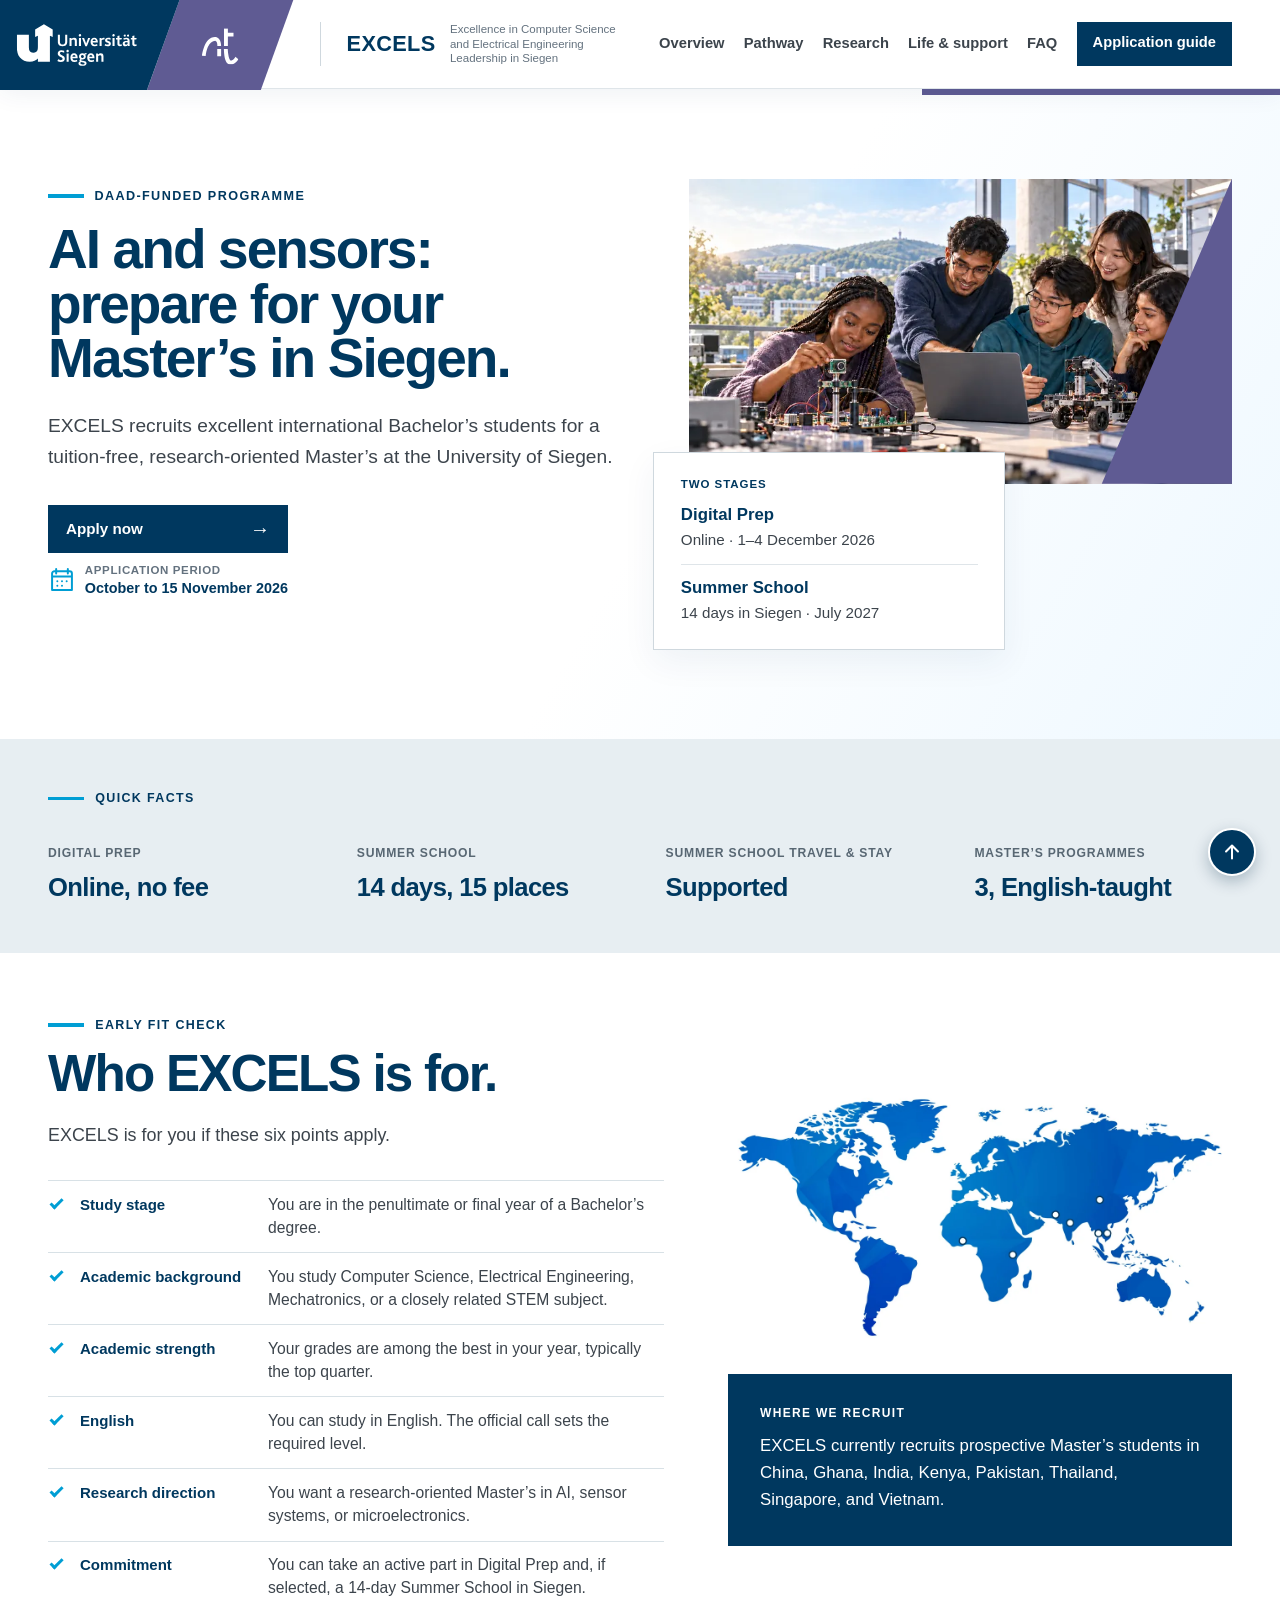
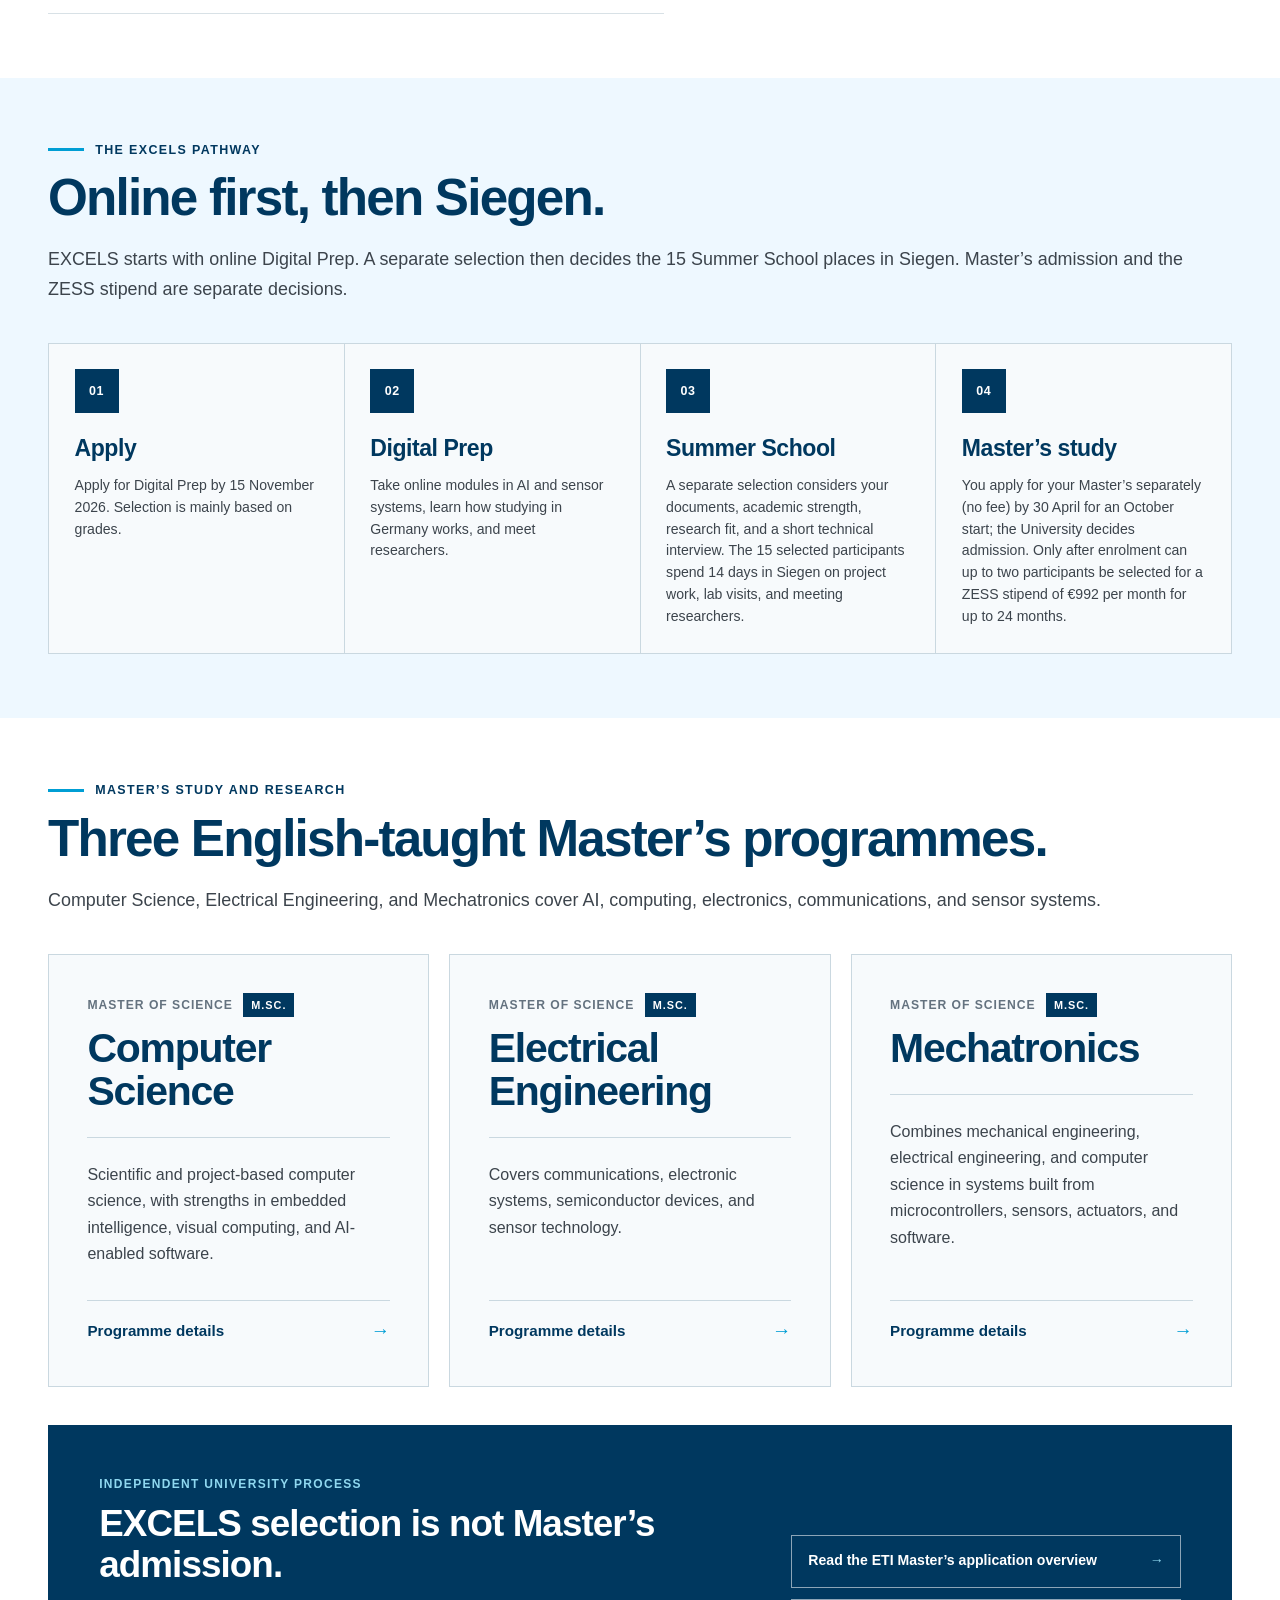
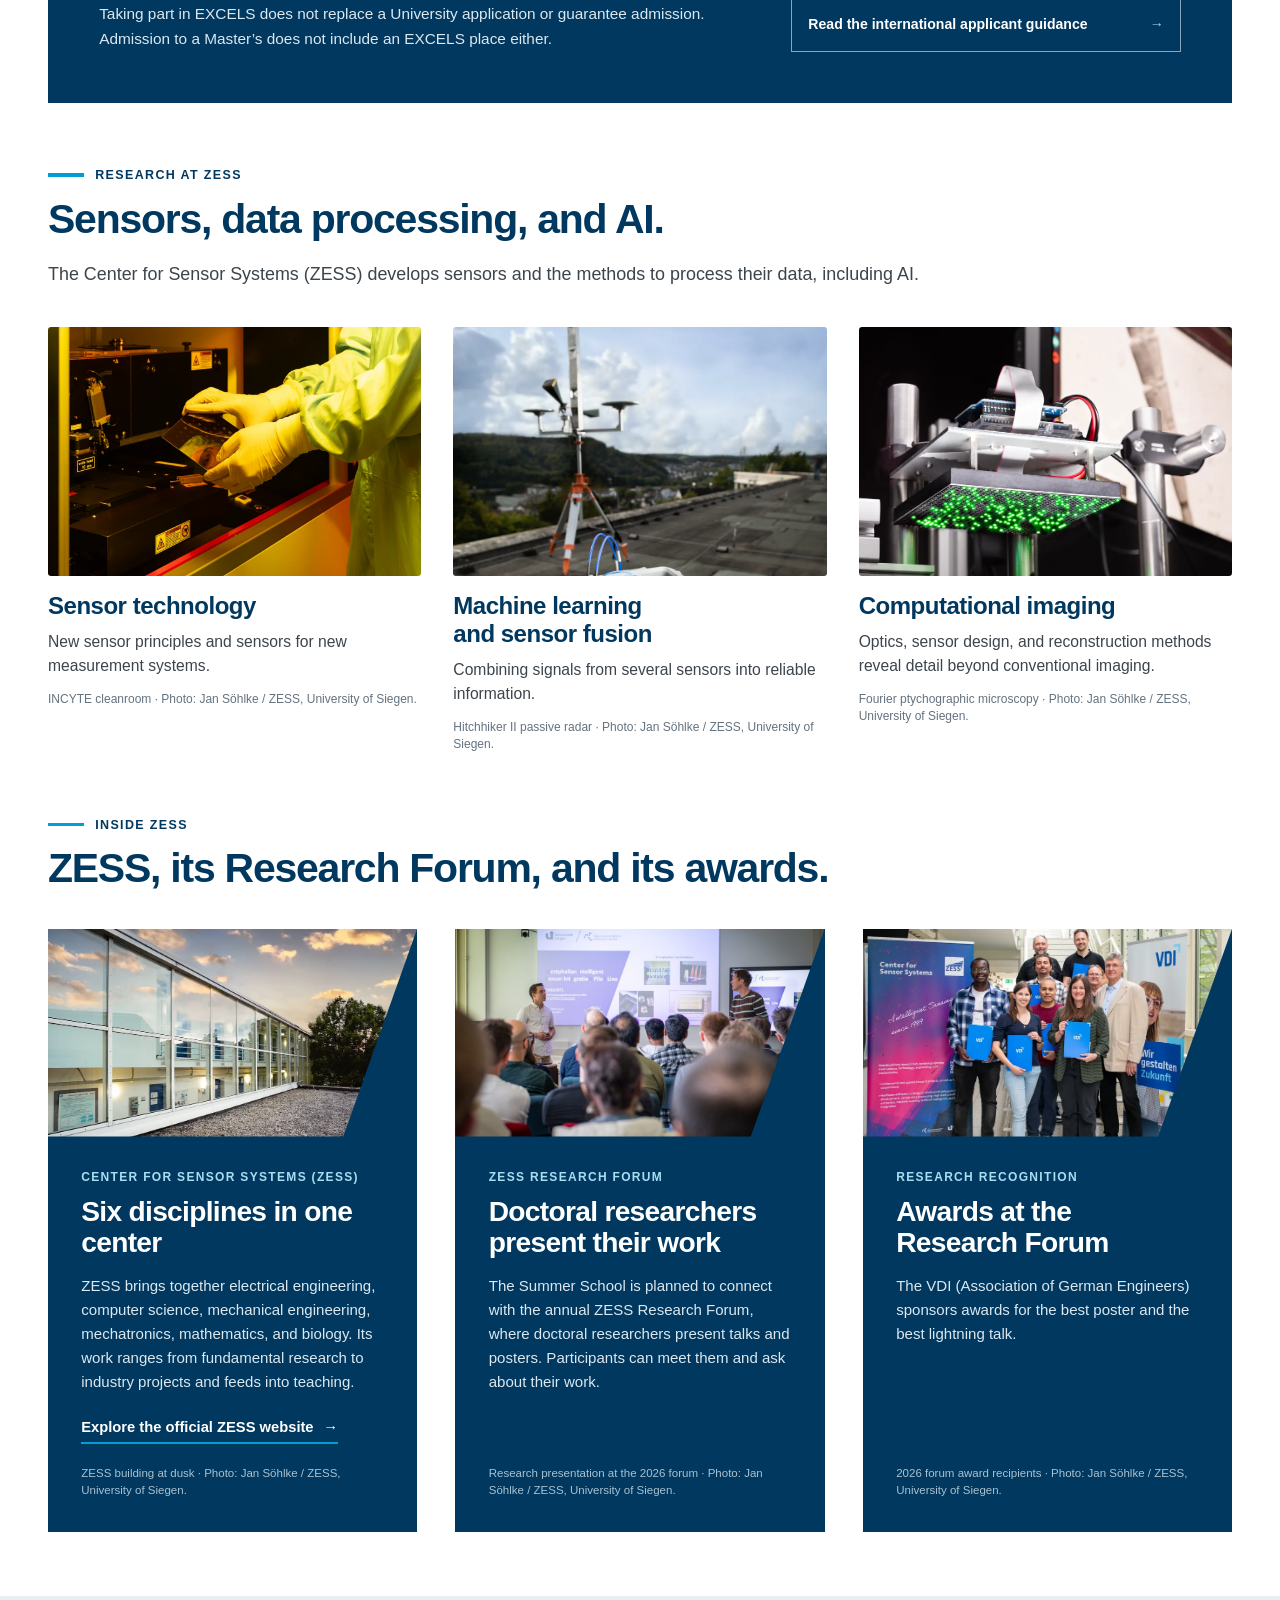
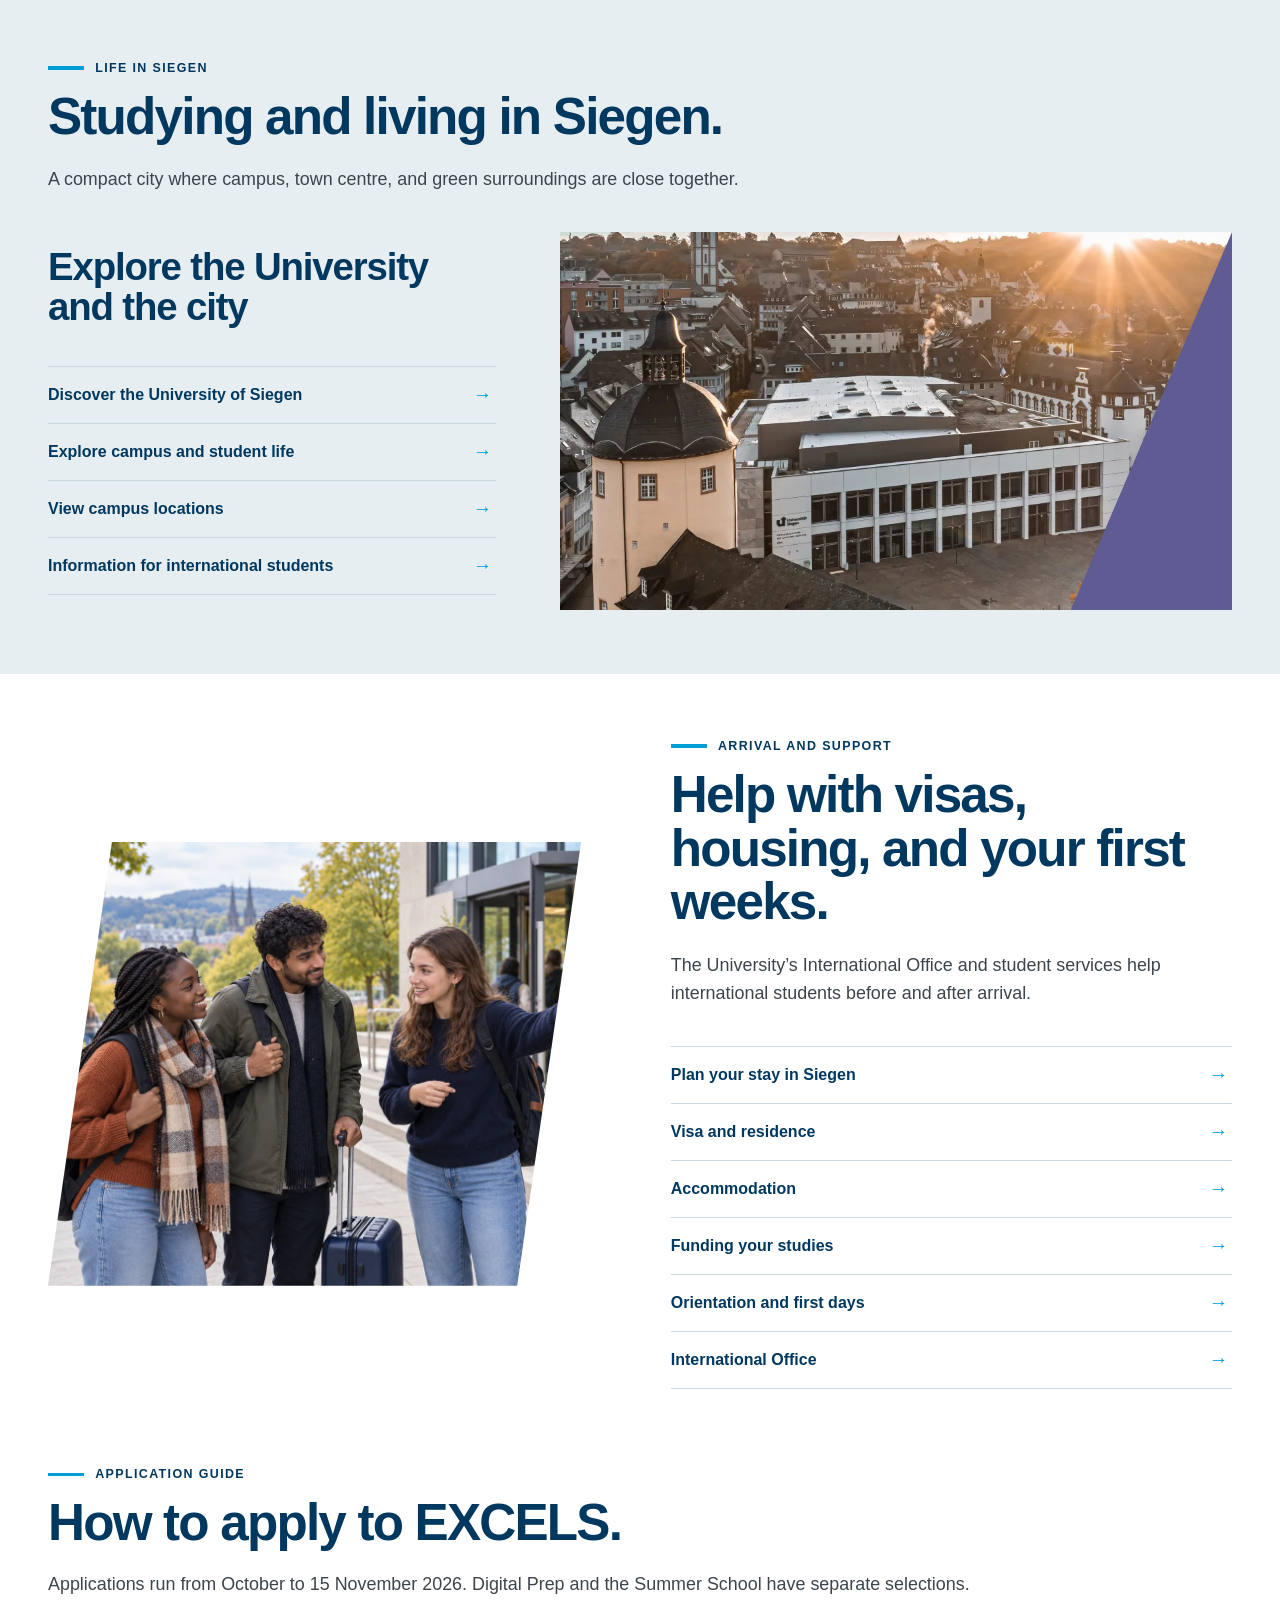
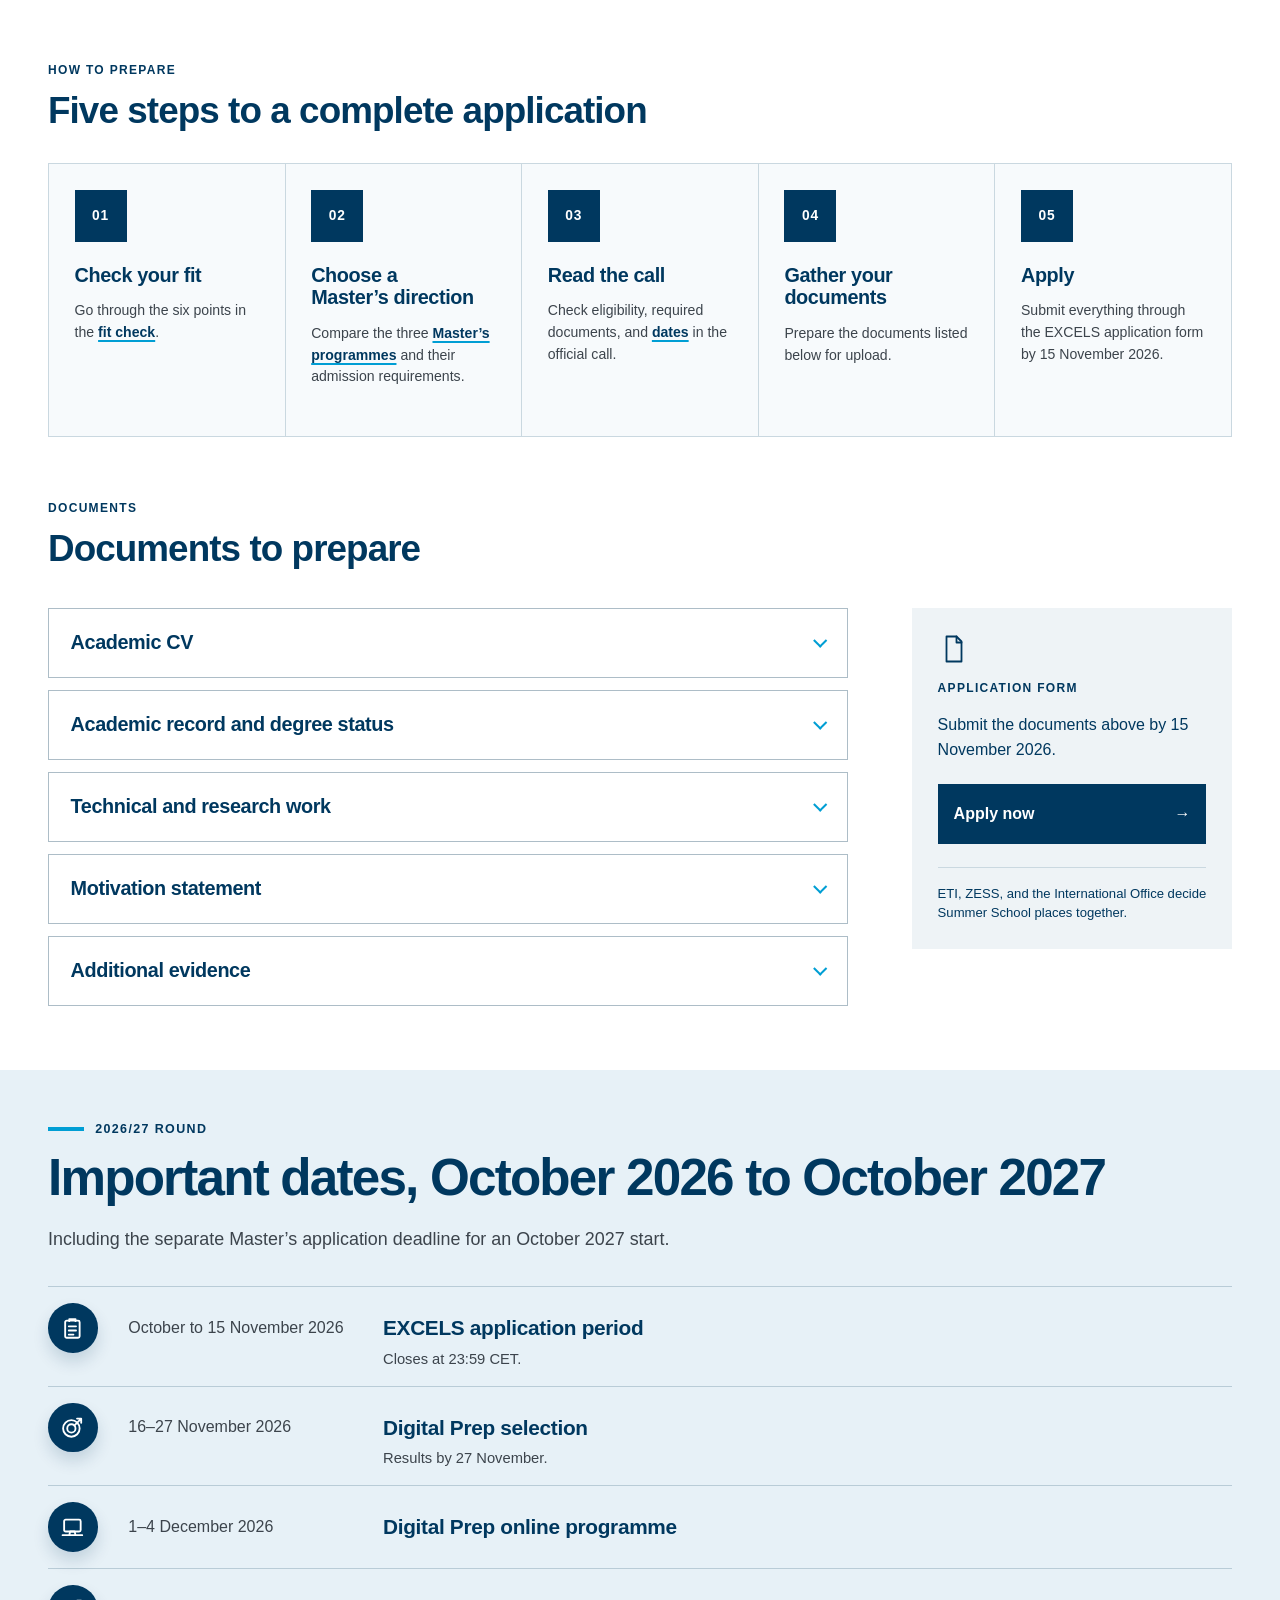
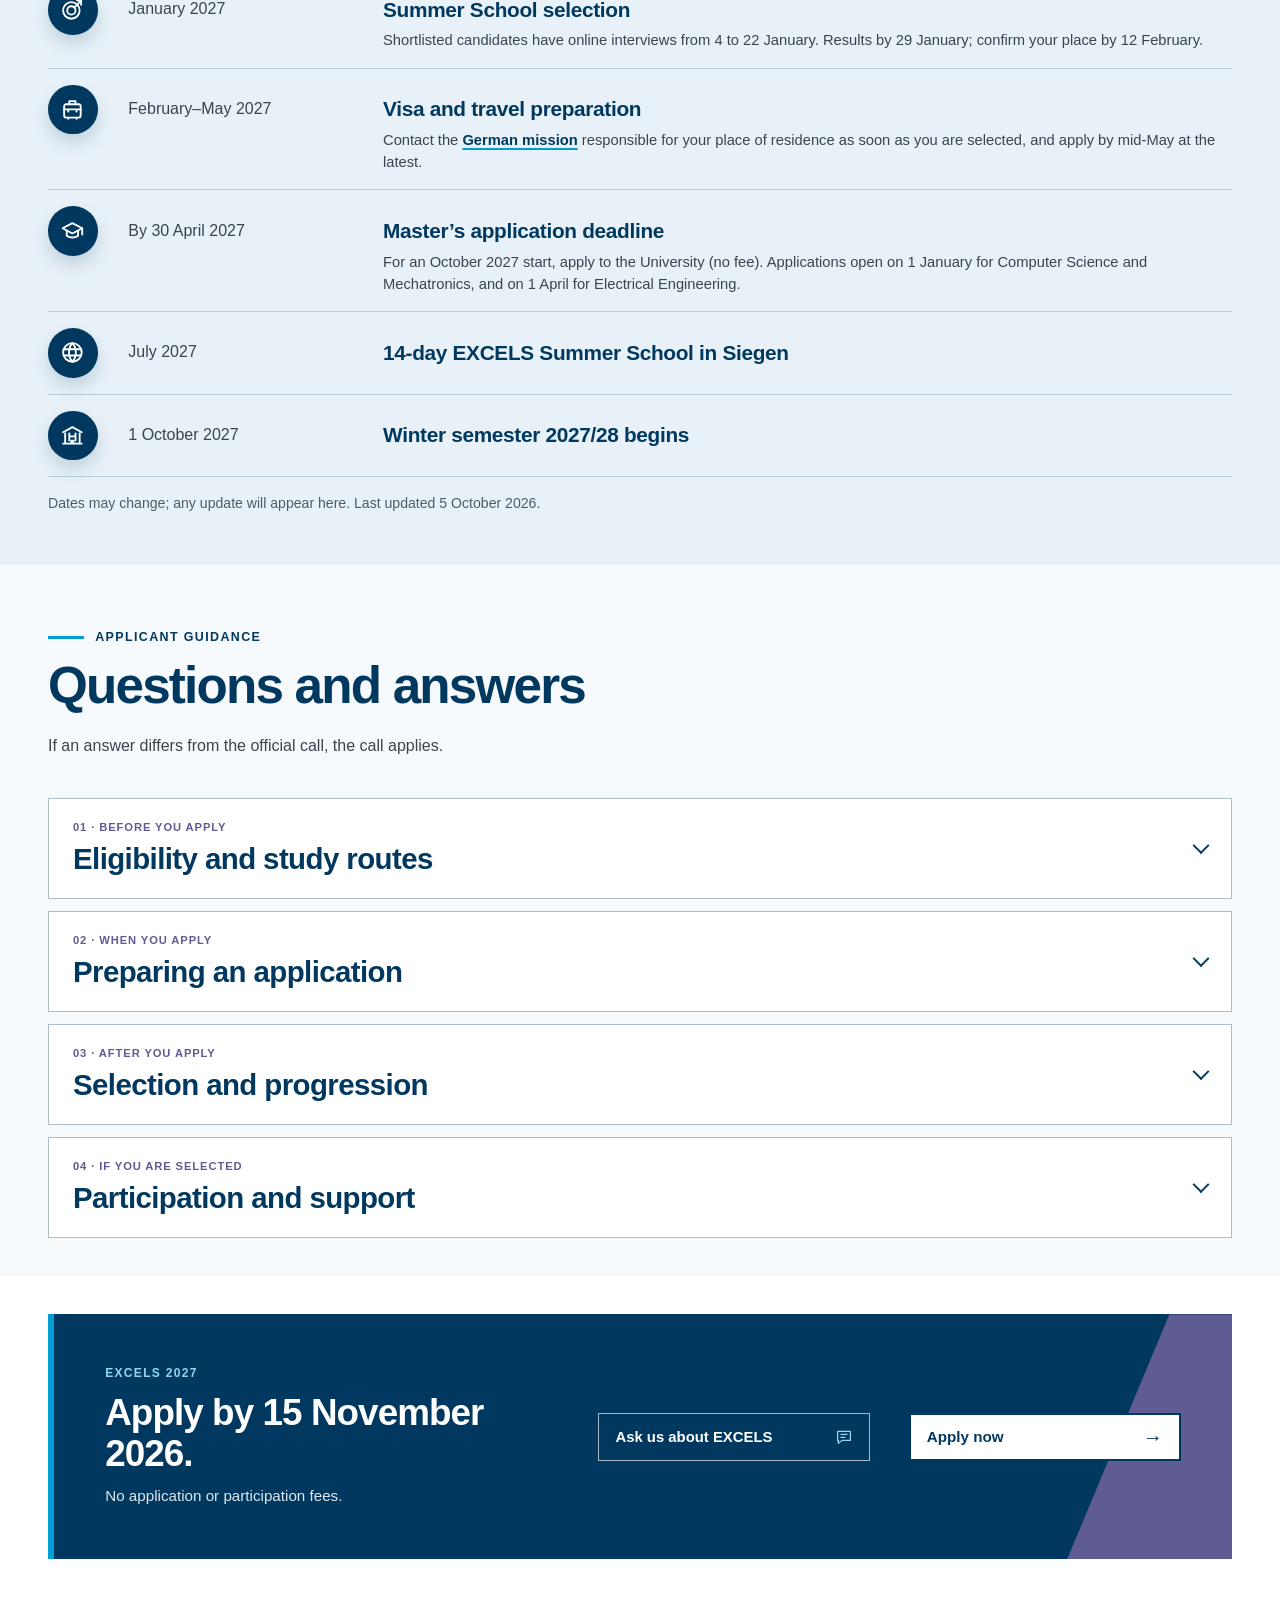
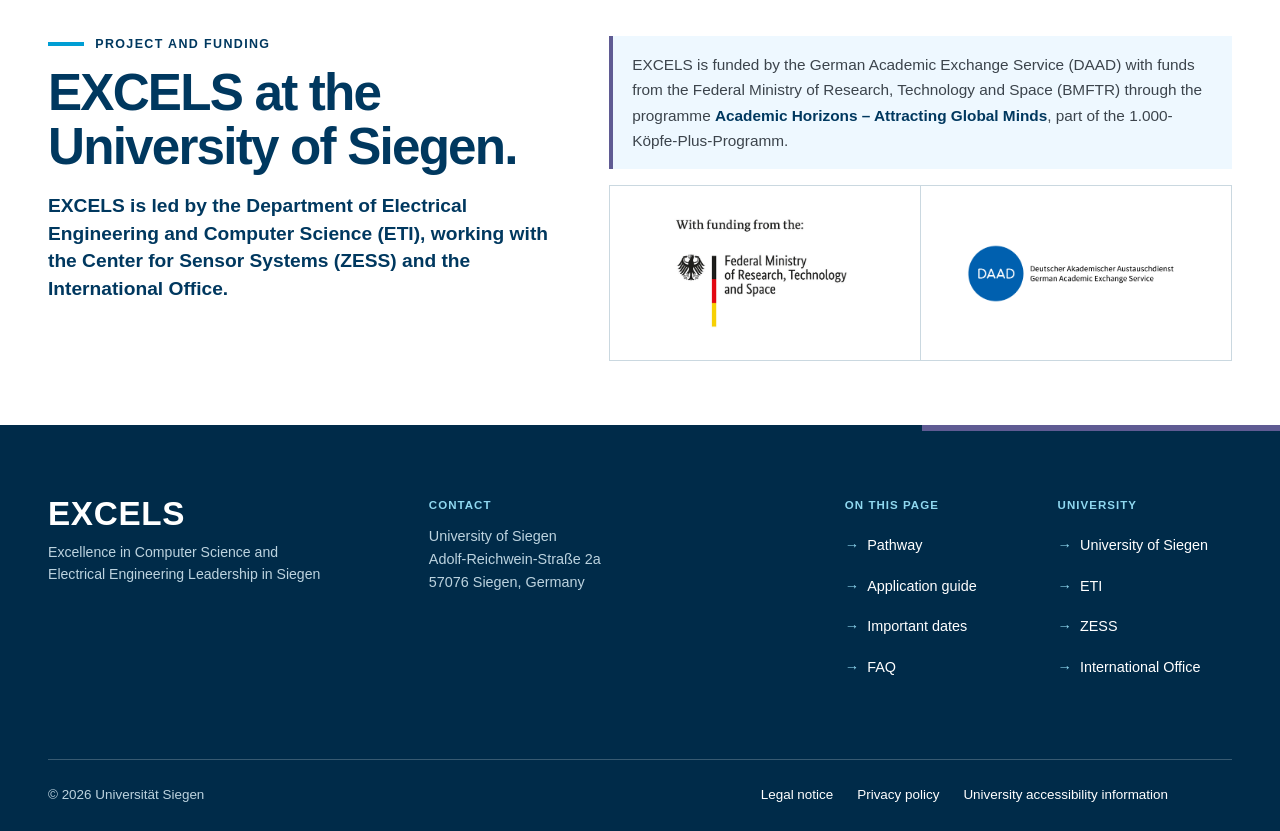
==== commit d9cedf8d: "Update index.html" ====
--- a/index.html
+++ b/index.html
@@ -132,10 +132,10 @@
 				</div>
 
 				<figure class="outreach-panel" aria-labelledby="outreach-title">
-					<img class="outreach-map" src="Assets/outreach-countries-1200.webp" alt="World map with dots marking China, Ghana, India, Kenya, Pakistan, Thailand and Vietnam." width="1200" height="630" loading="lazy" decoding="async" />
+					<img class="outreach-map" src="Assets/outreach-countries-1200.webp" alt="World map with dots marking China, Ghana, India, Kenya, Pakistan, Thailand, Singapore, and Vietnam." width="1200" height="630" loading="lazy" decoding="async" />
 					<figcaption class="outreach-glance">
 						<p id="outreach-title" class="panel-kicker">Where we recruit</p>
-						<p class="outreach-glance-copy">EXCELS currently recruits prospective Master&rsquo;s students in China, Ghana, India, Kenya, Pakistan, Thailand, and Vietnam.</p>
+						<p class="outreach-glance-copy">EXCELS currently recruits prospective Master&rsquo;s students in China, Ghana, India, Kenya, Pakistan, Thailand, Singapore, and Vietnam.</p>
 					</figcaption>
 				</figure>
 			</div>
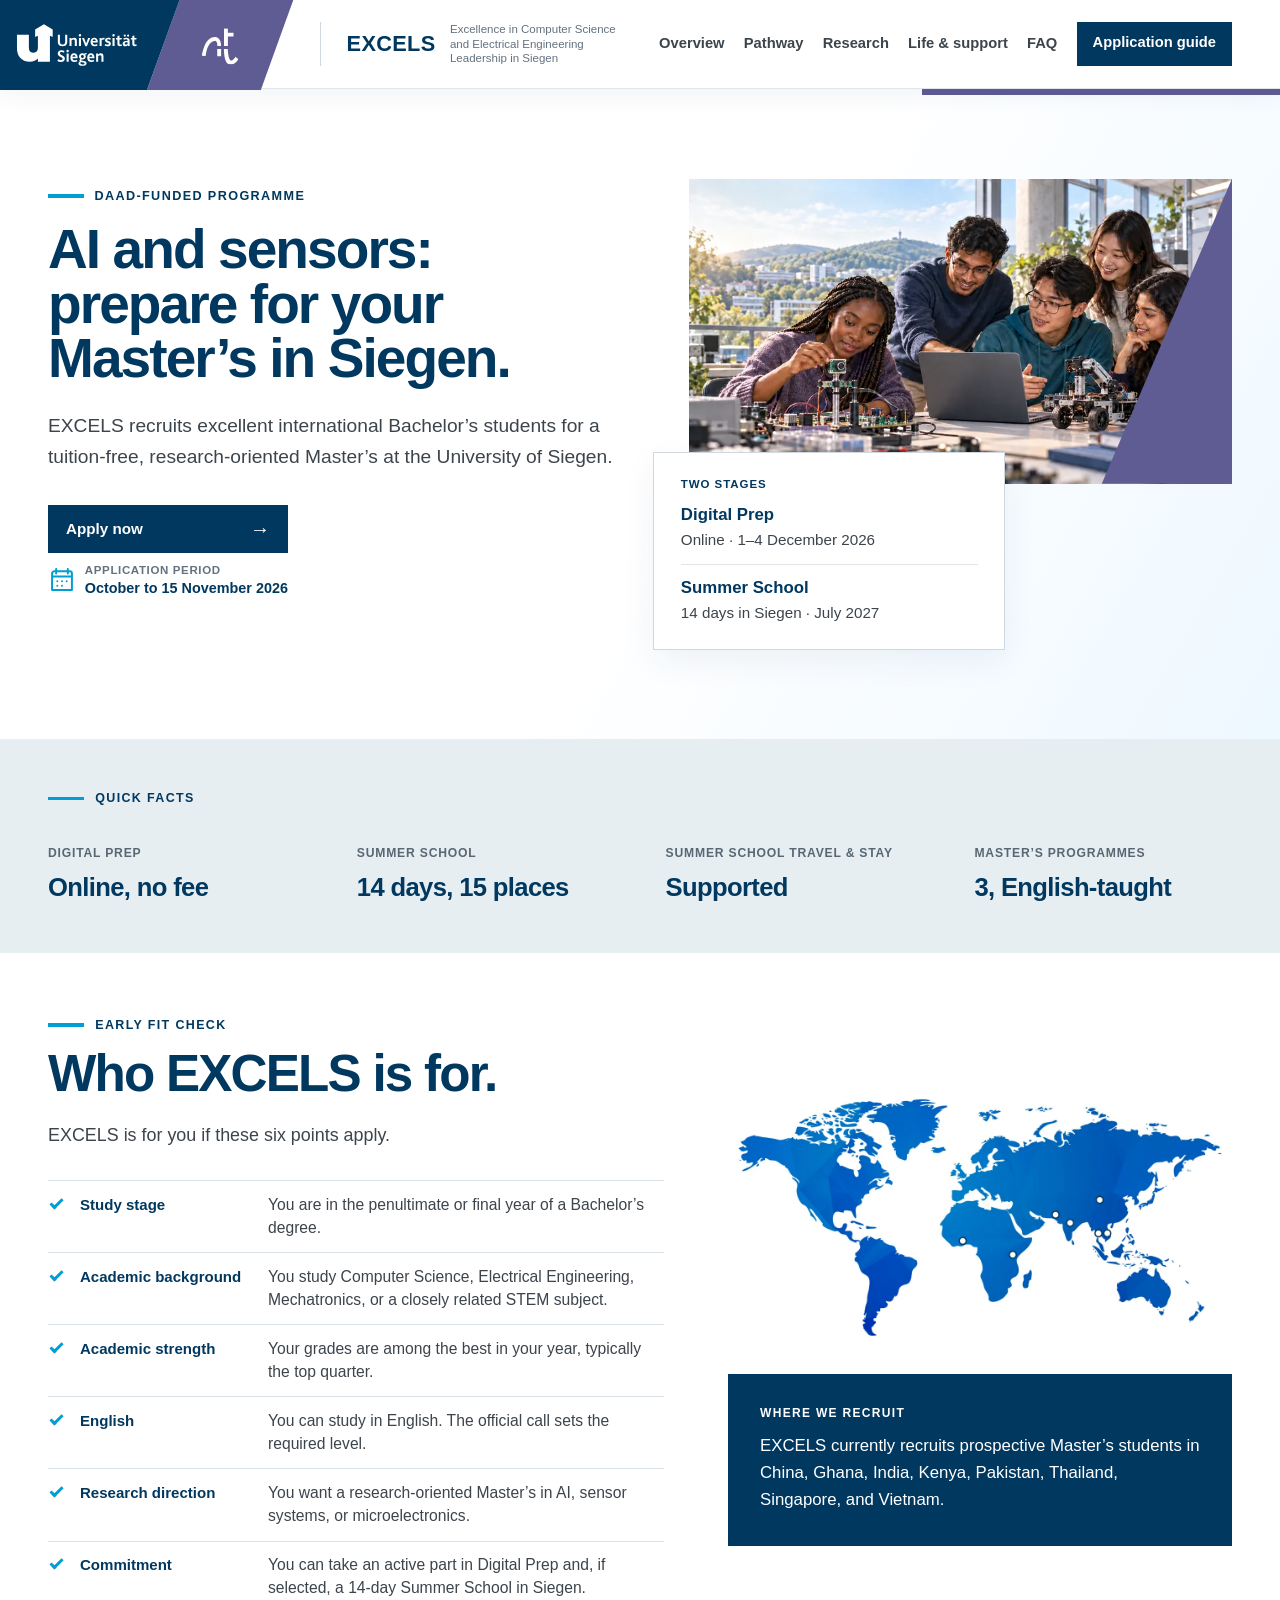
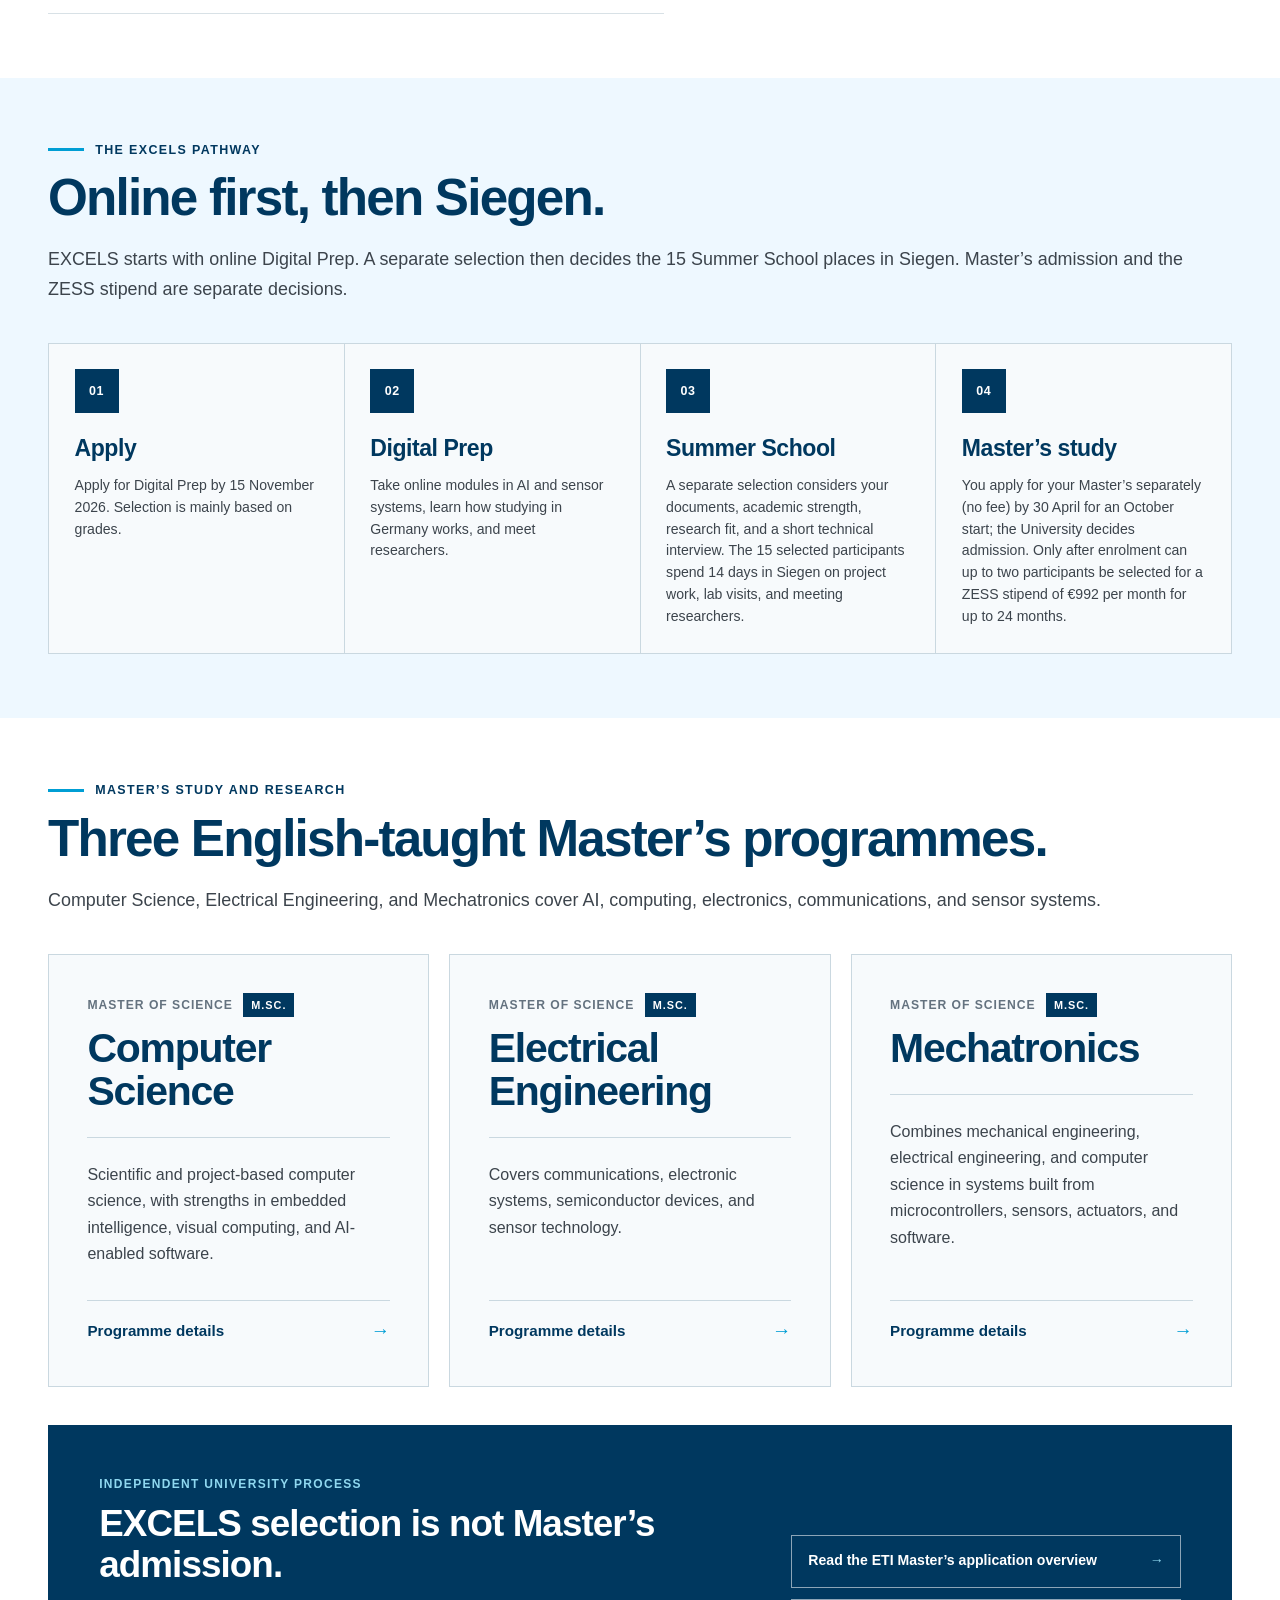
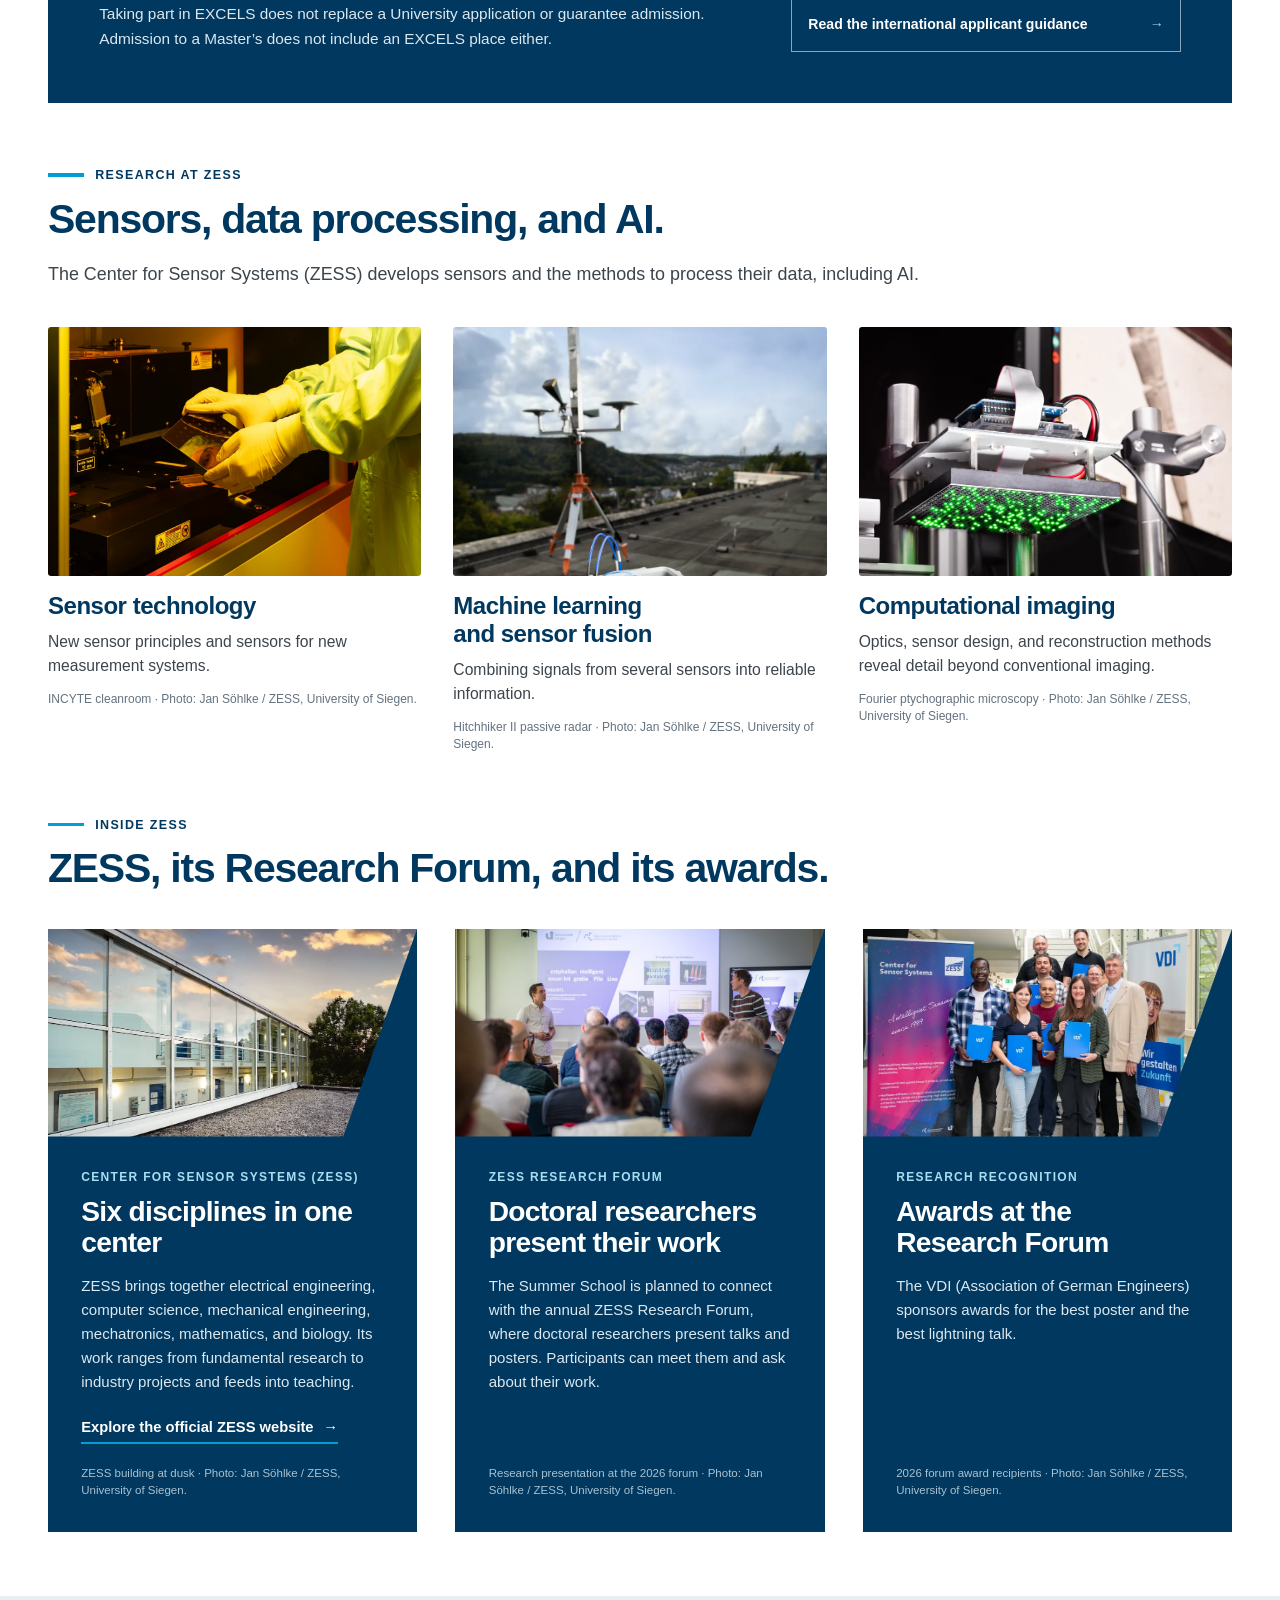
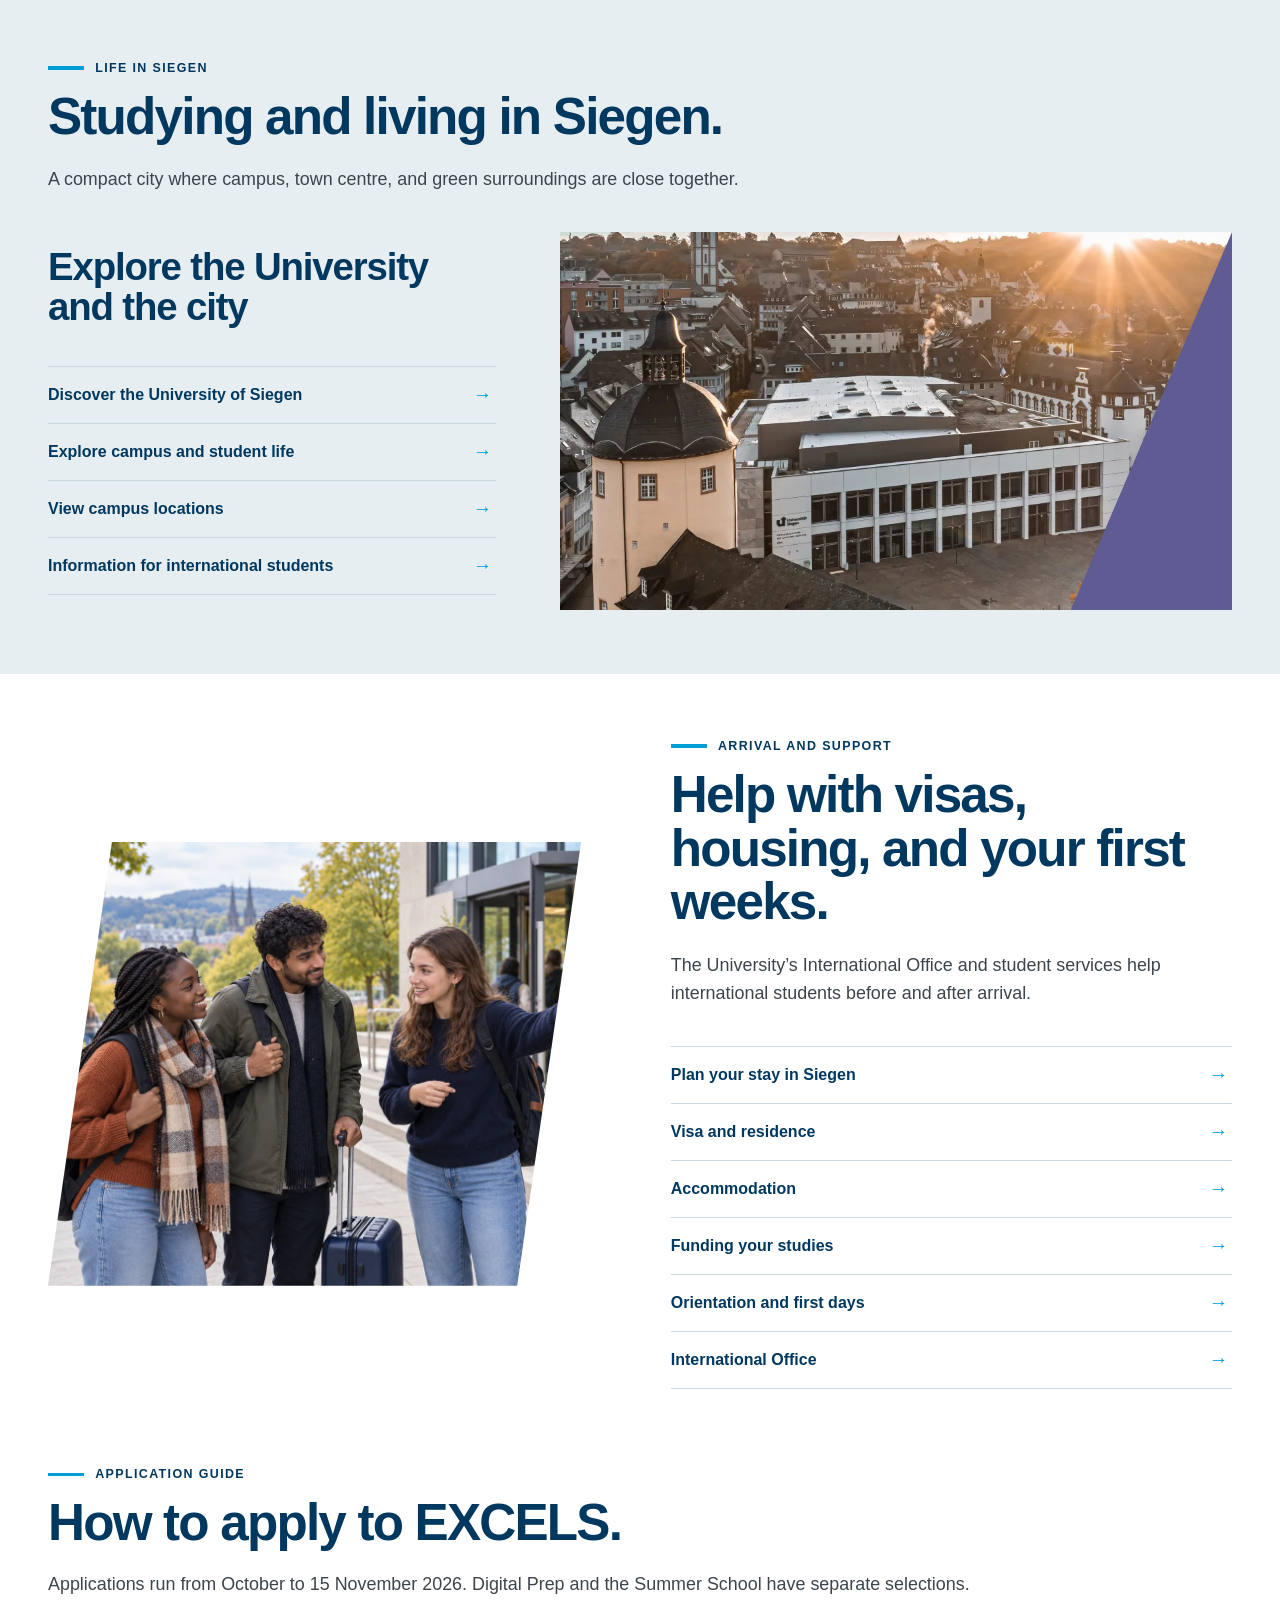
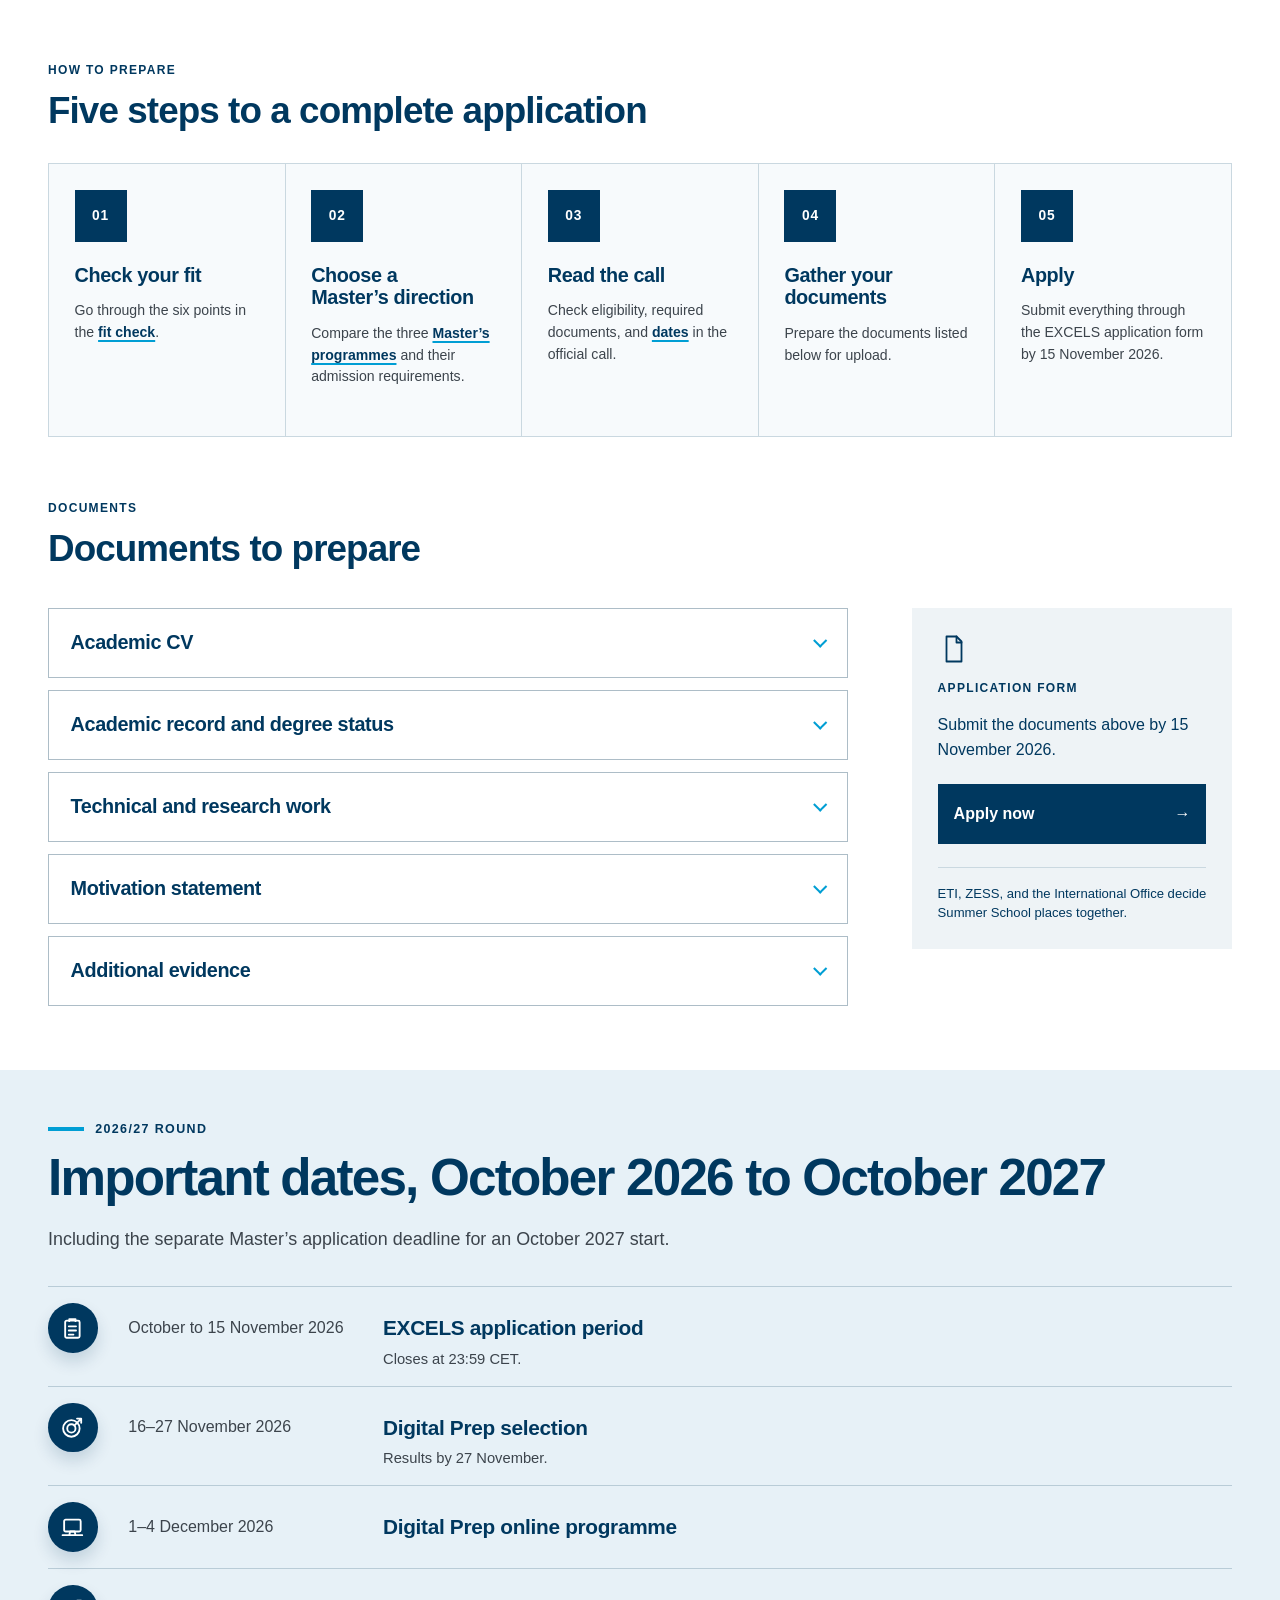
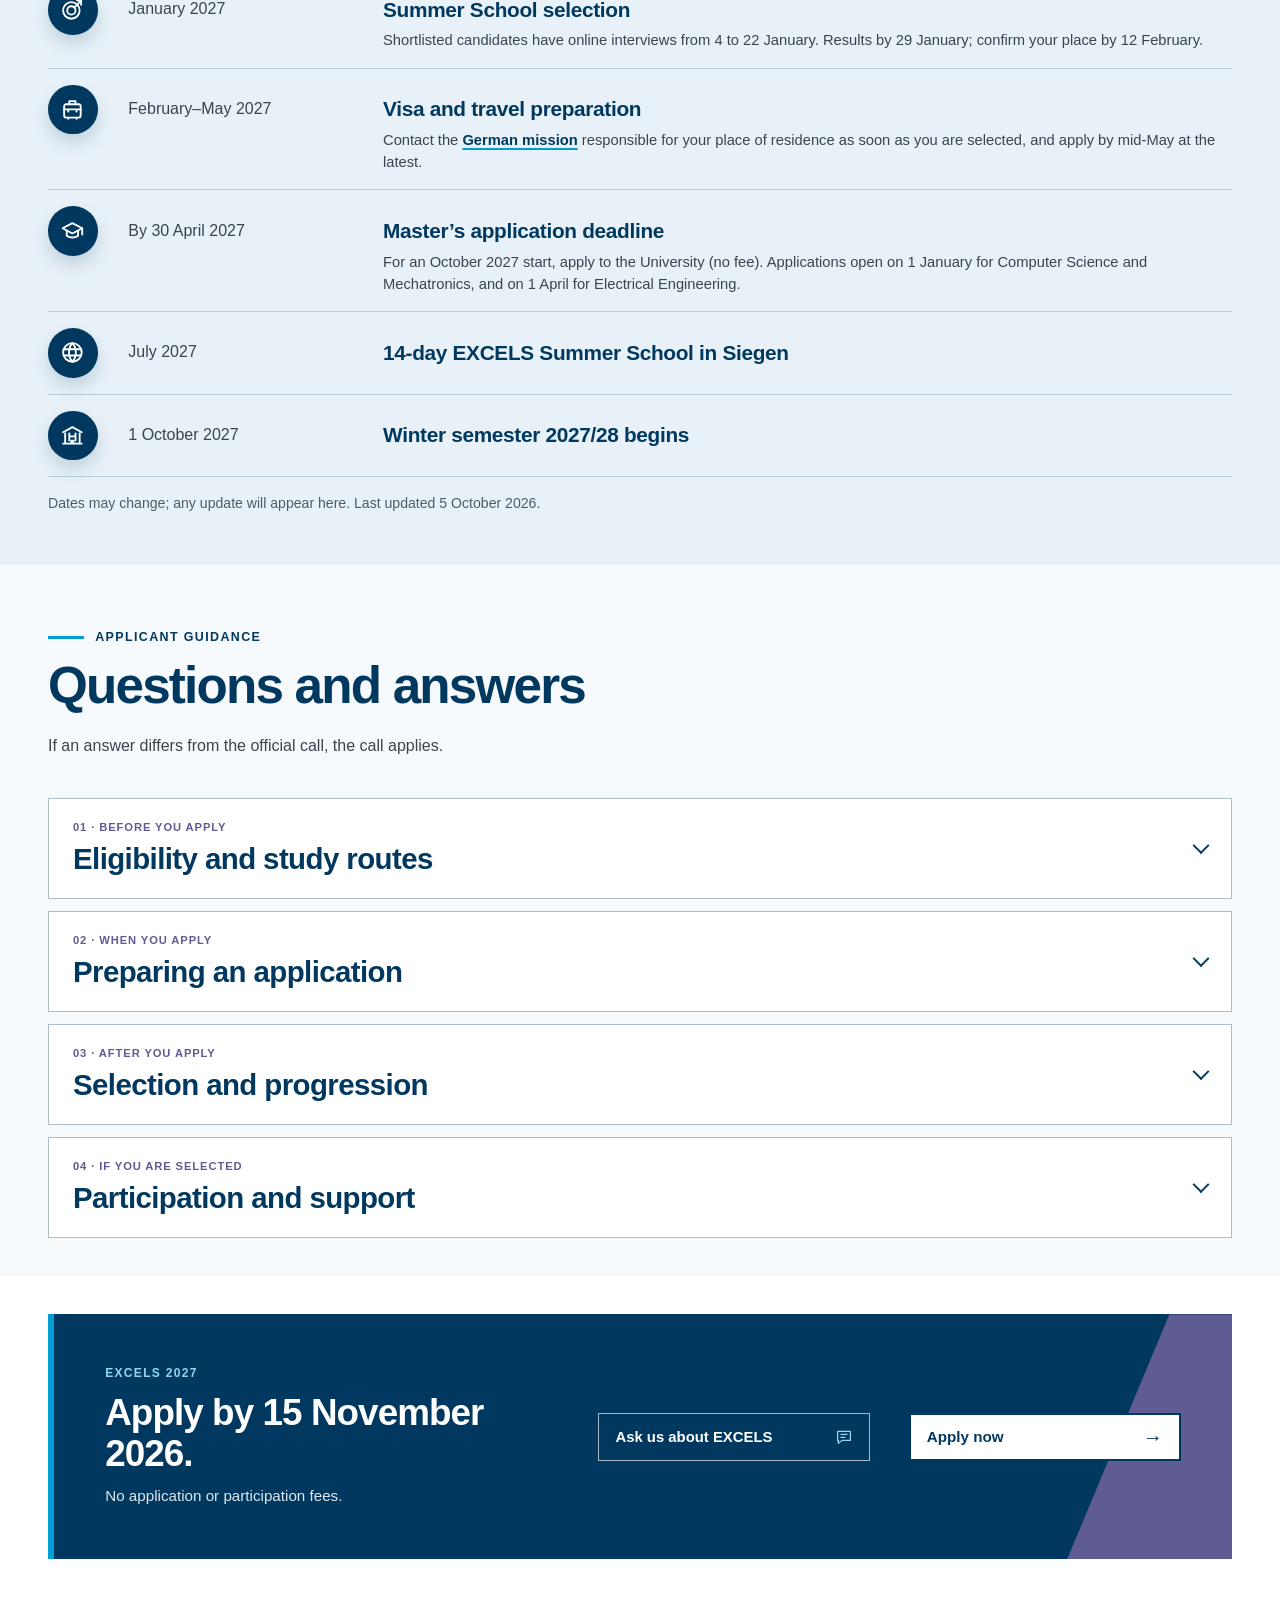
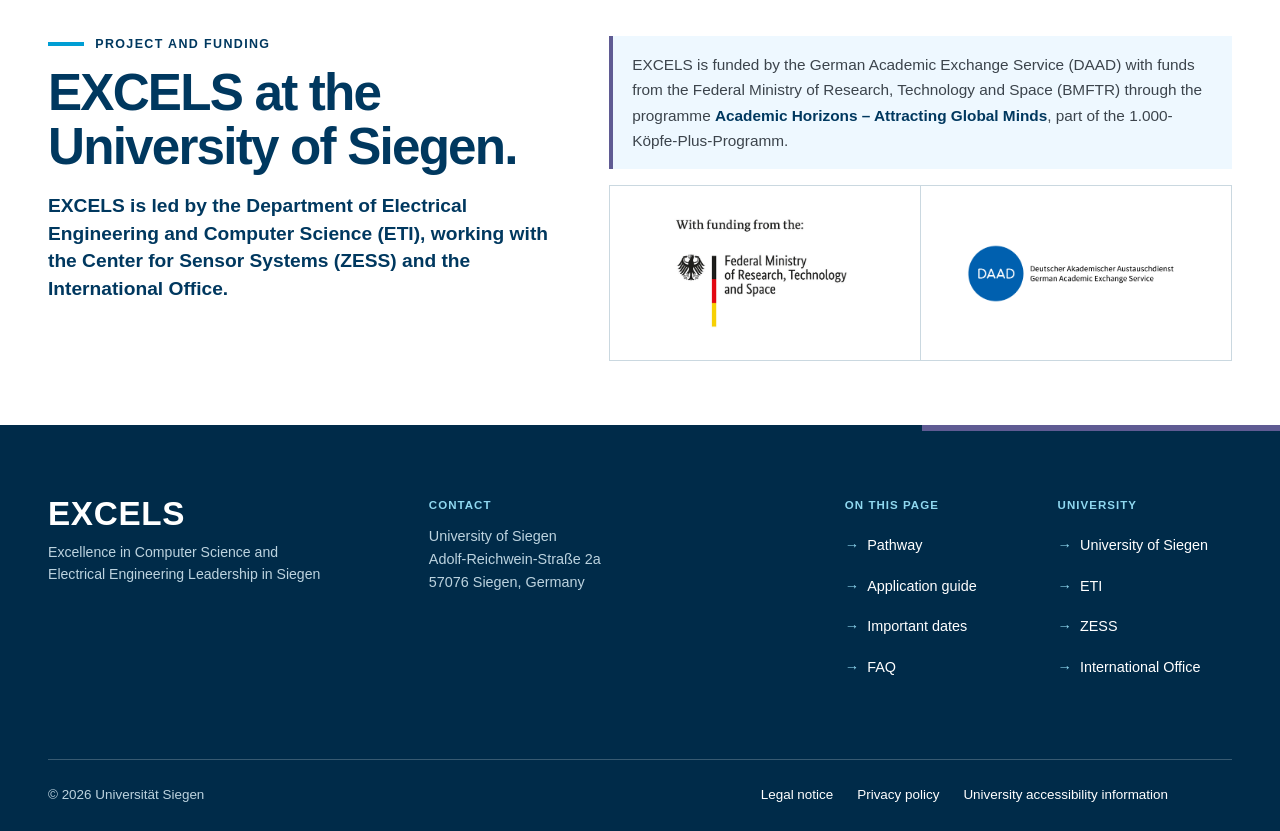
==== commit ef16eb69: "Update index.html" ====
--- a/index.html
+++ b/index.html
@@ -721,7 +721,7 @@
 						<h2 id="application-cta-title">Apply by 15 November 2026.</h2>
 						<p class="application-cta-note">No application or participation fees.</p>
 					</div>
-					<a id="excels-contact" class="application-contact-link" href="#faq" data-link="contact">
+					<a id="excels-contact" class="application-contact-link" href="#faq">
 						<span>Ask us about EXCELS</span>
 						<svg viewBox="0 0 24 24" width="18" height="18" aria-hidden="true" focusable="false"><path d="M3.5 4.5h17v12h-11l-5 4v-4h-1Z" /><path d="M8 8.5h8M8 12.5h5" /></svg>
 					</a>
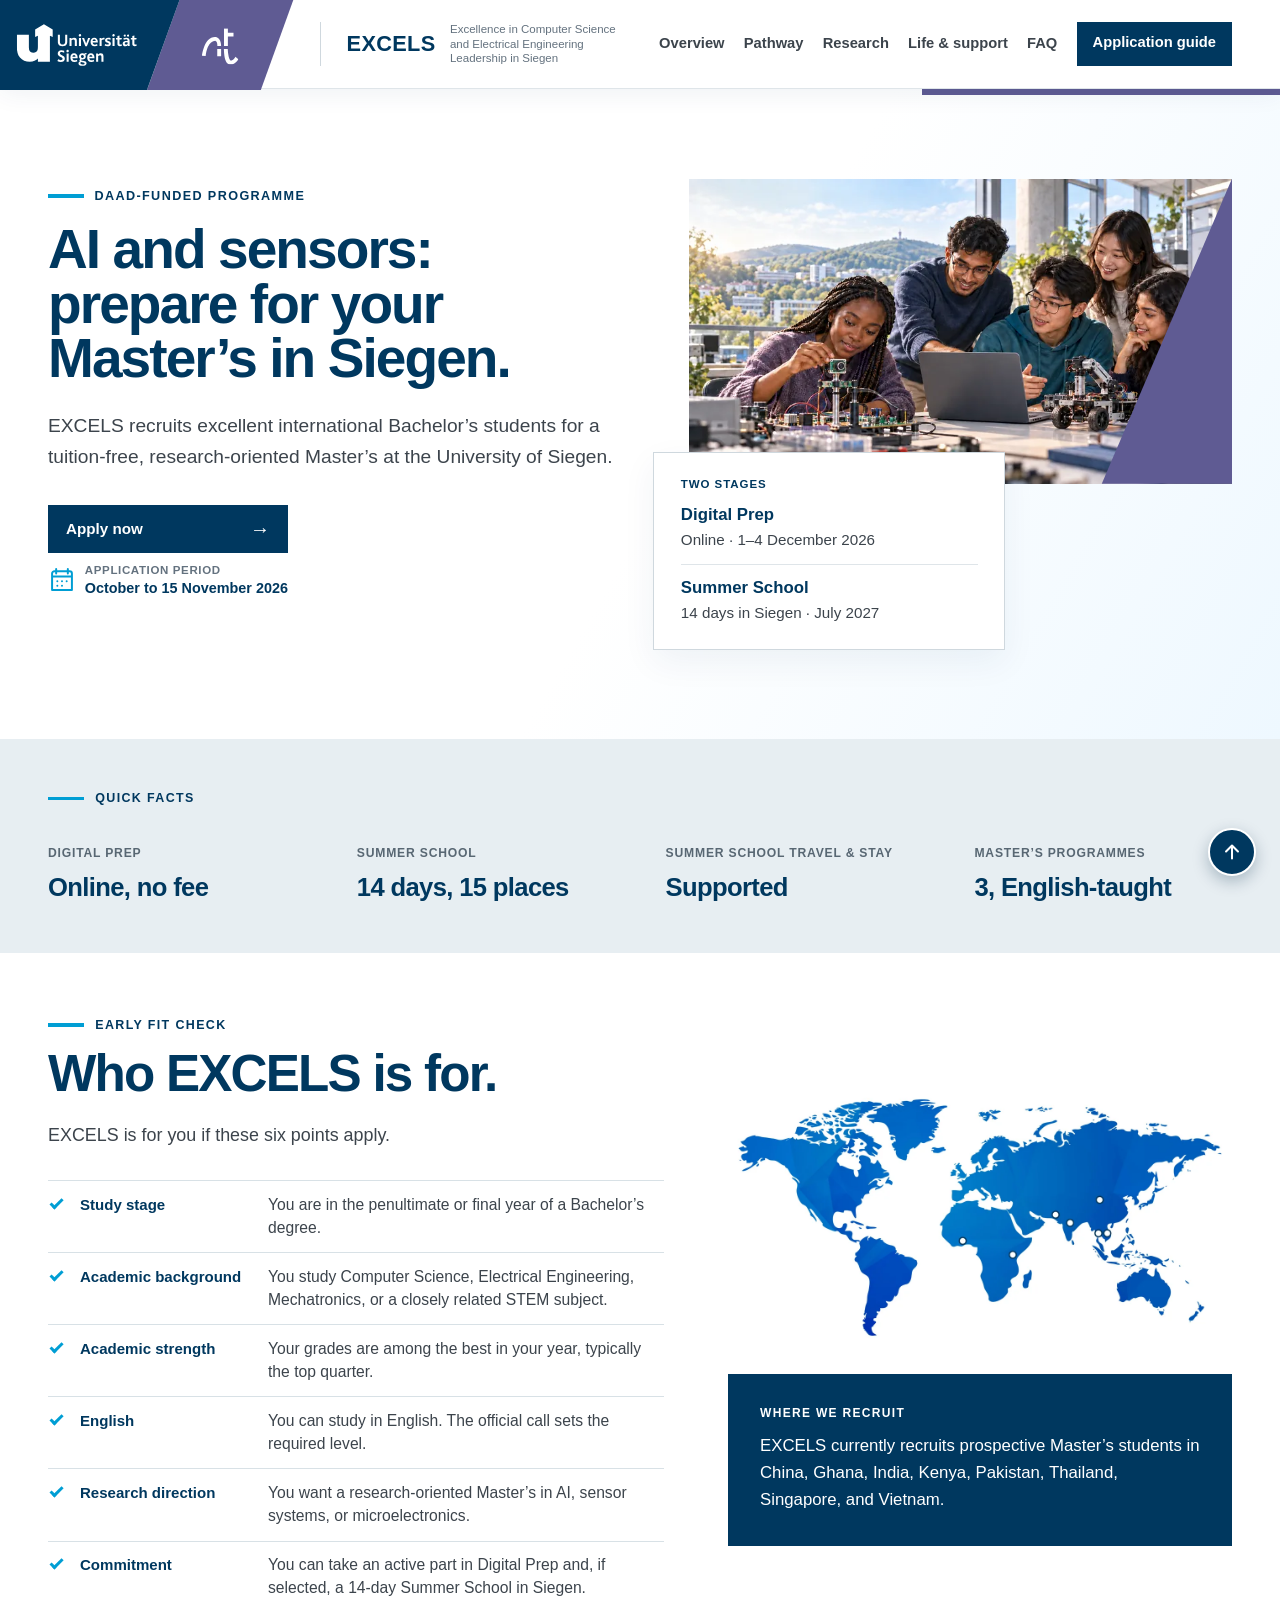
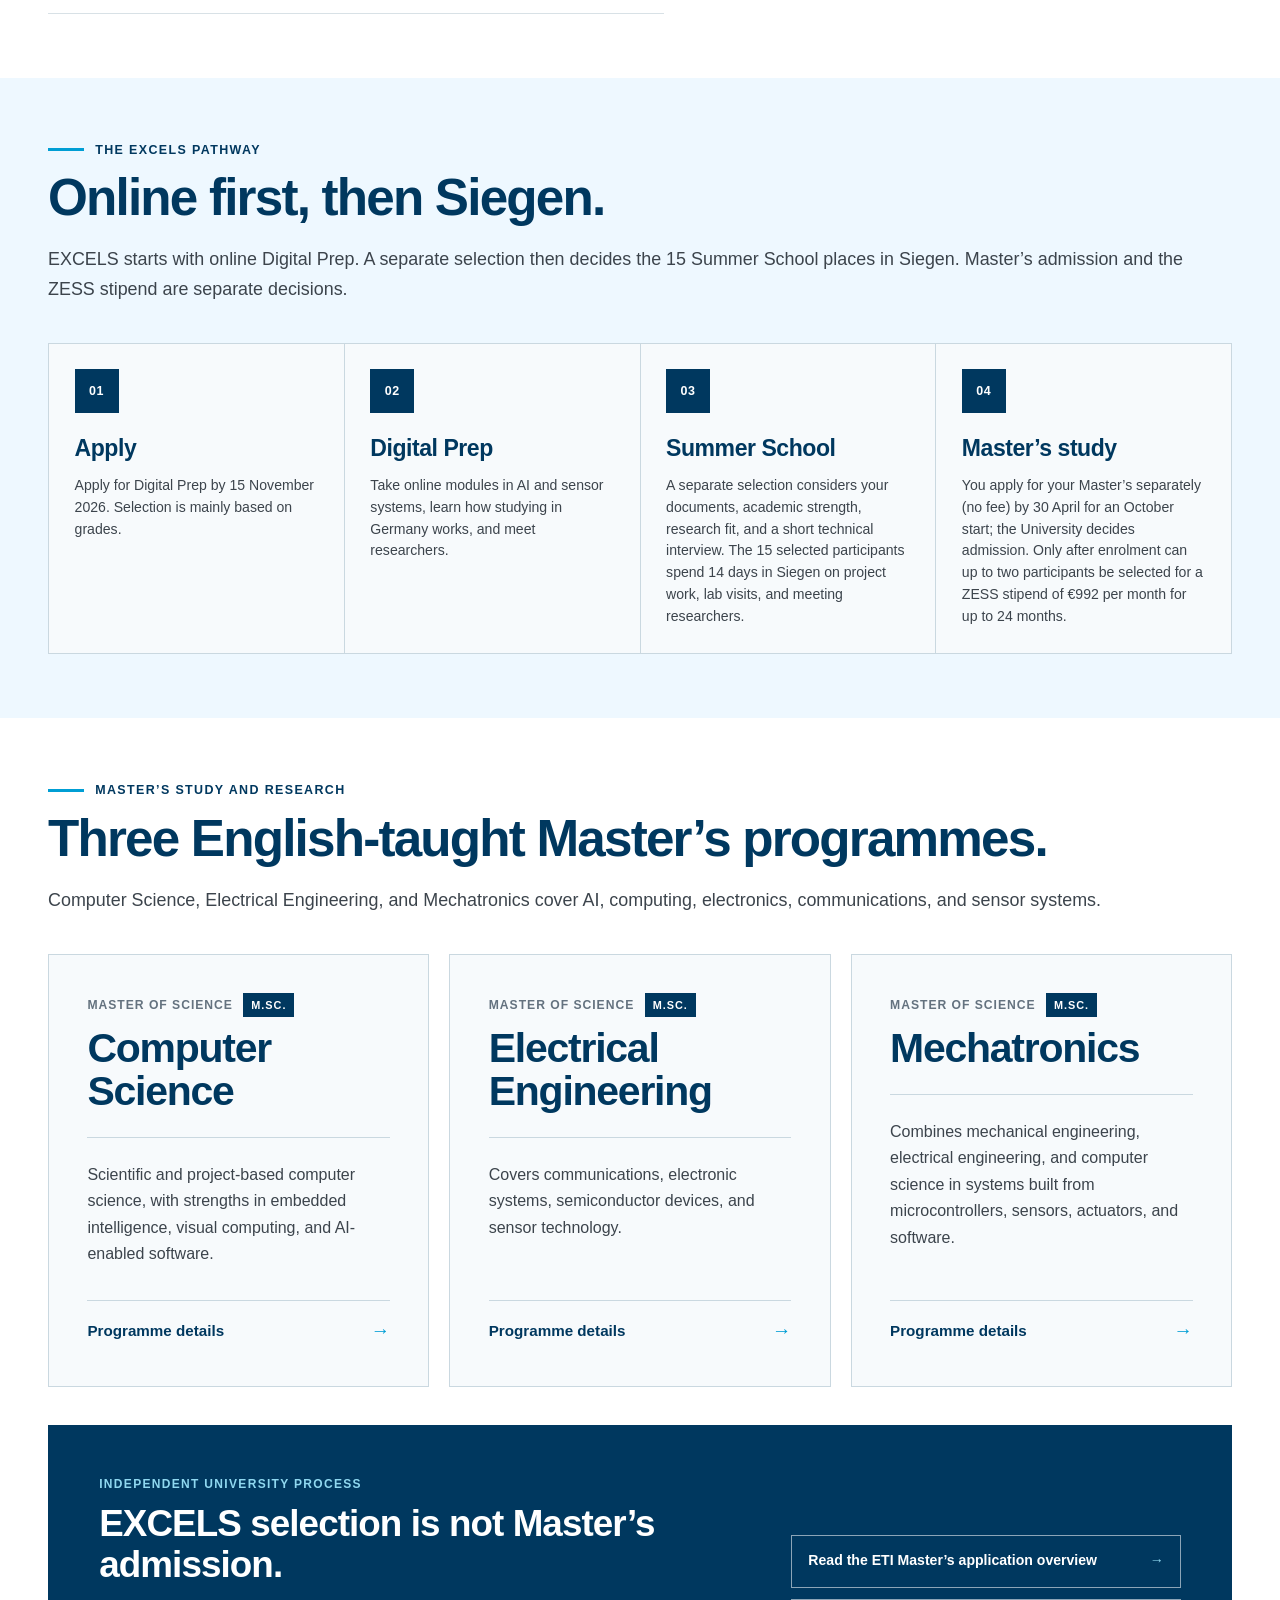
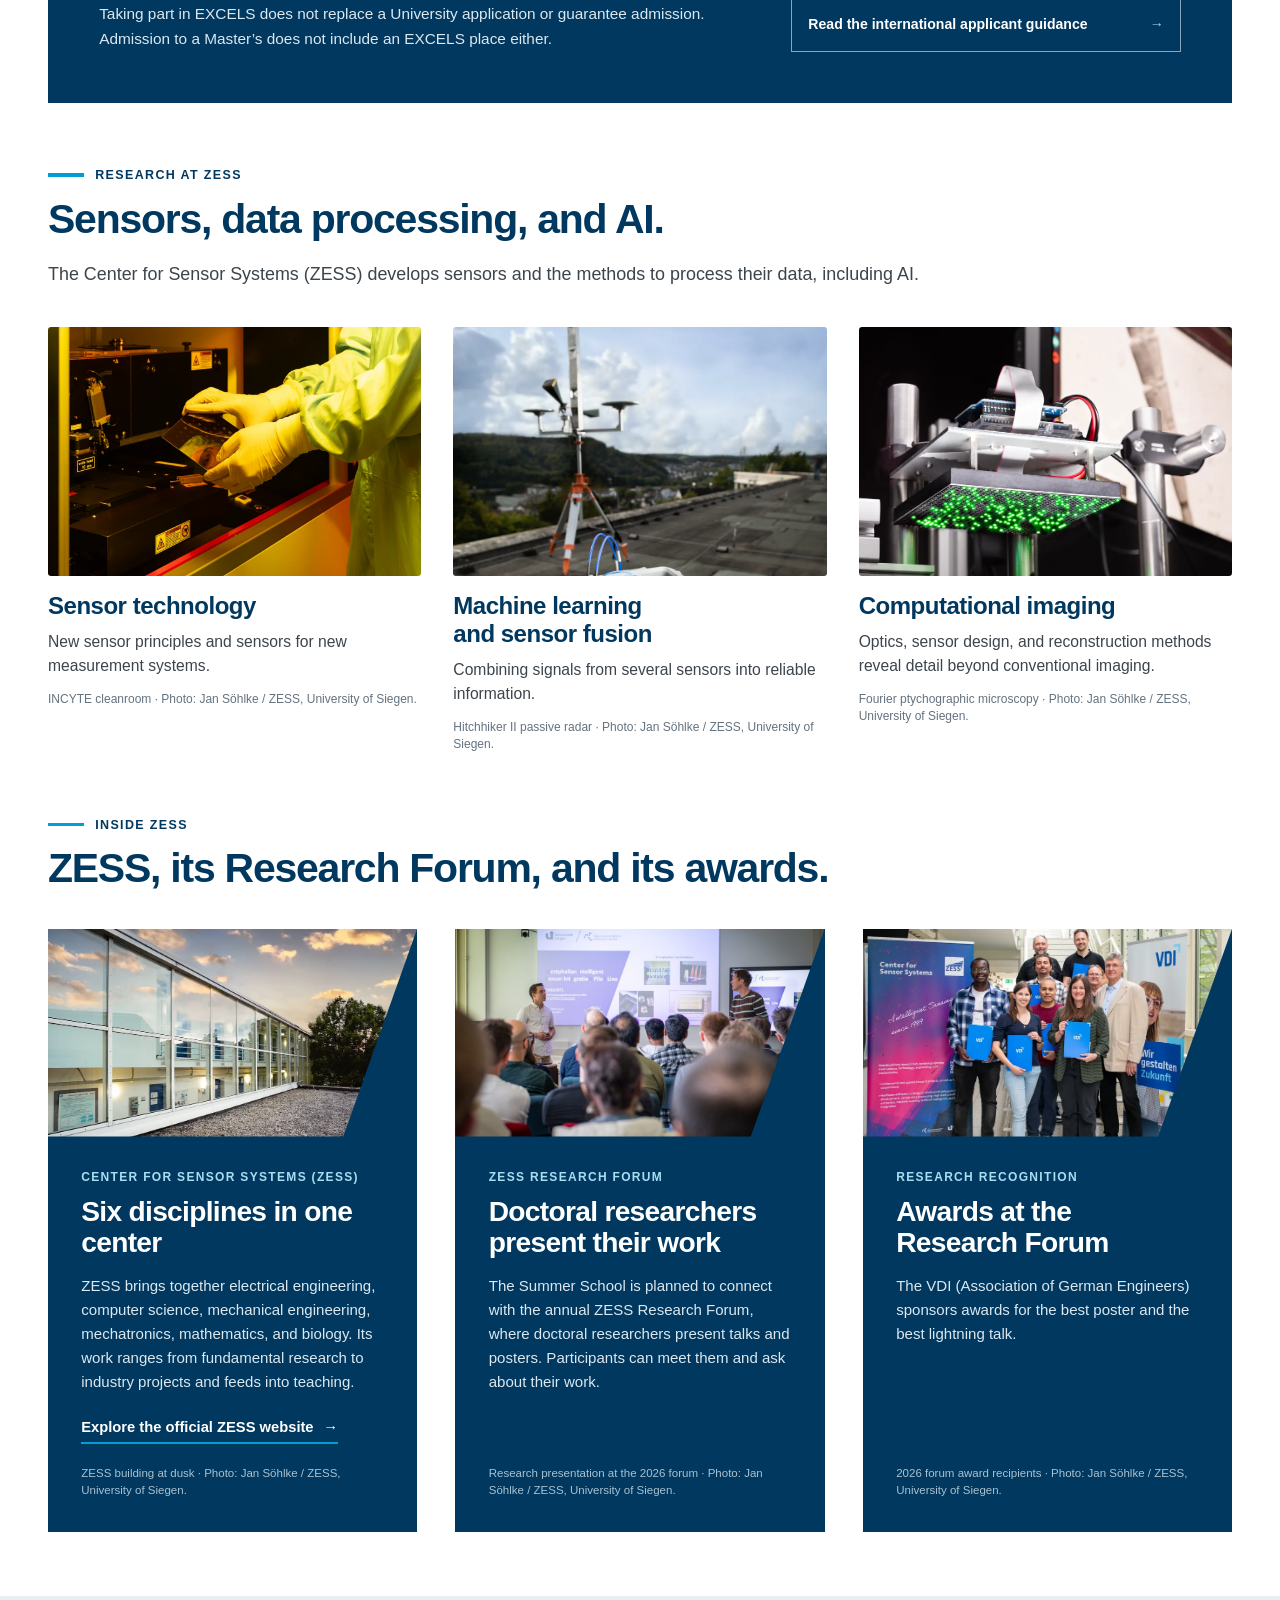
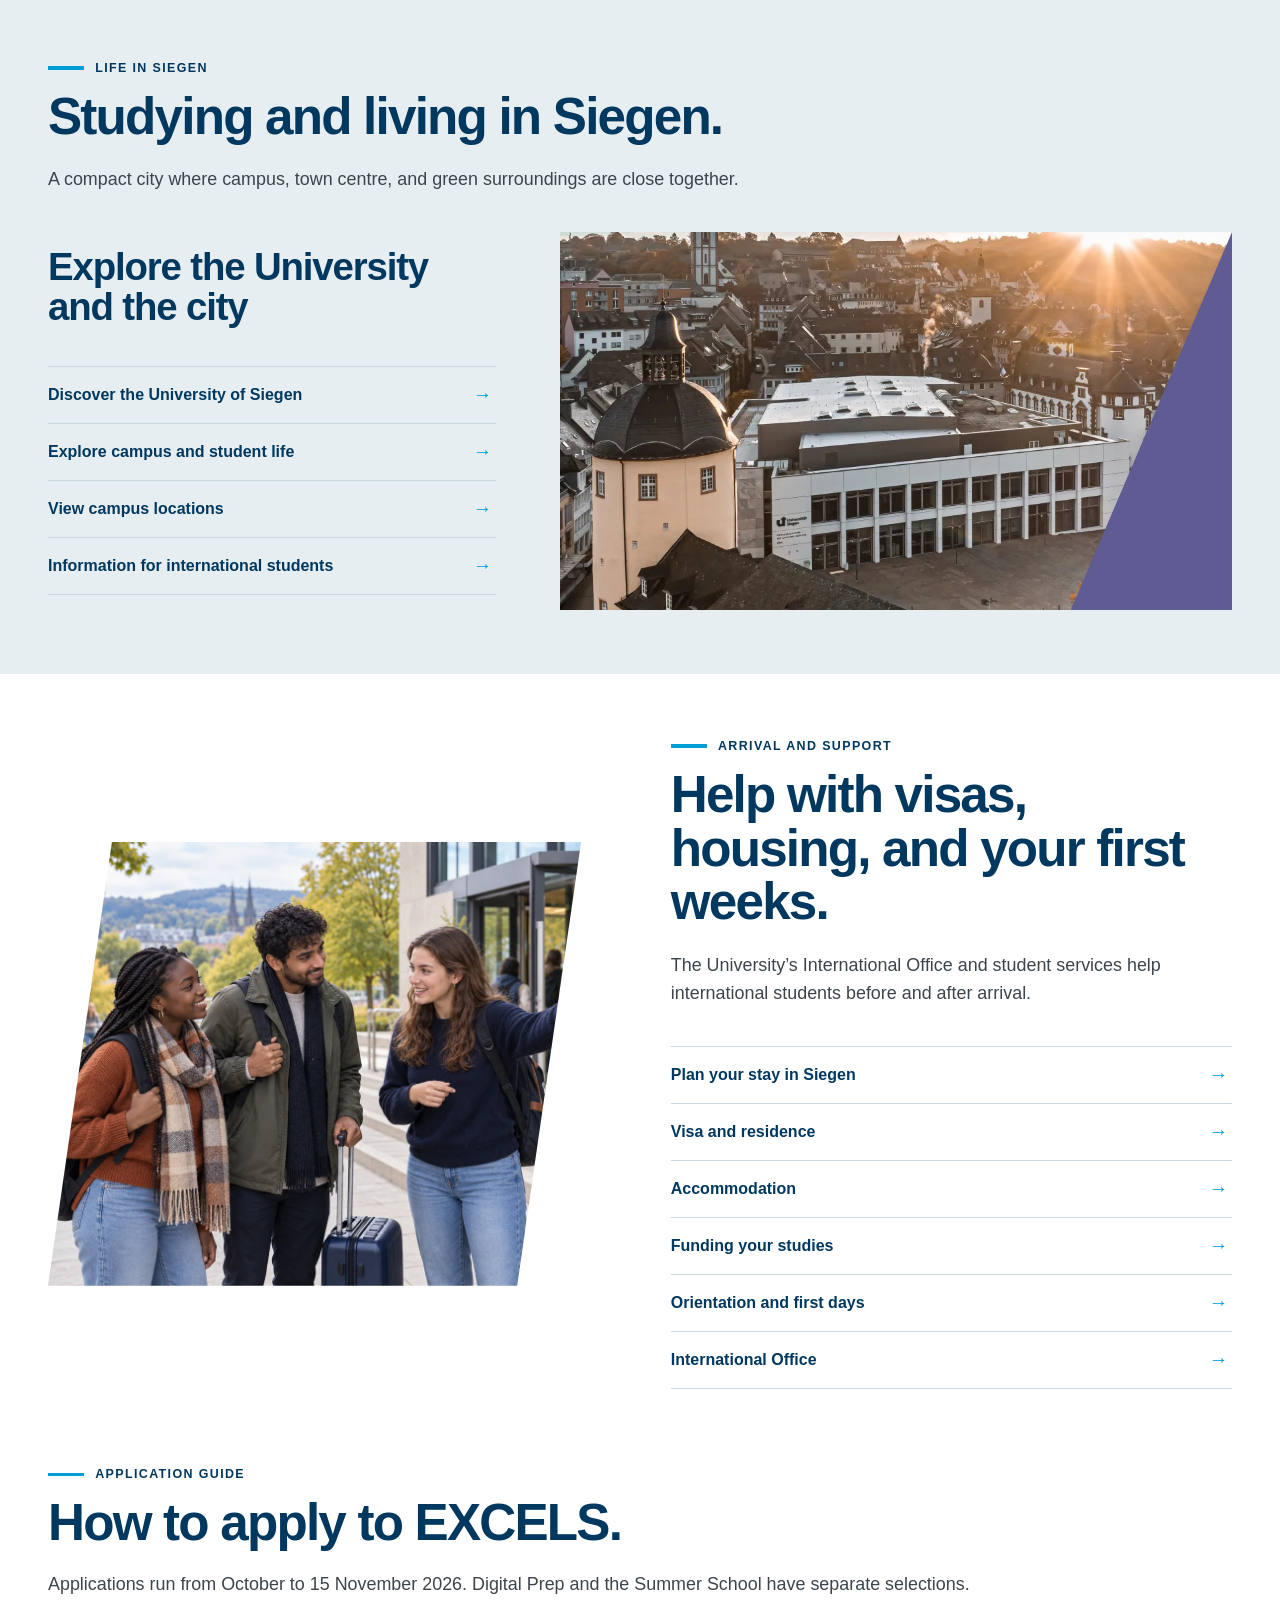
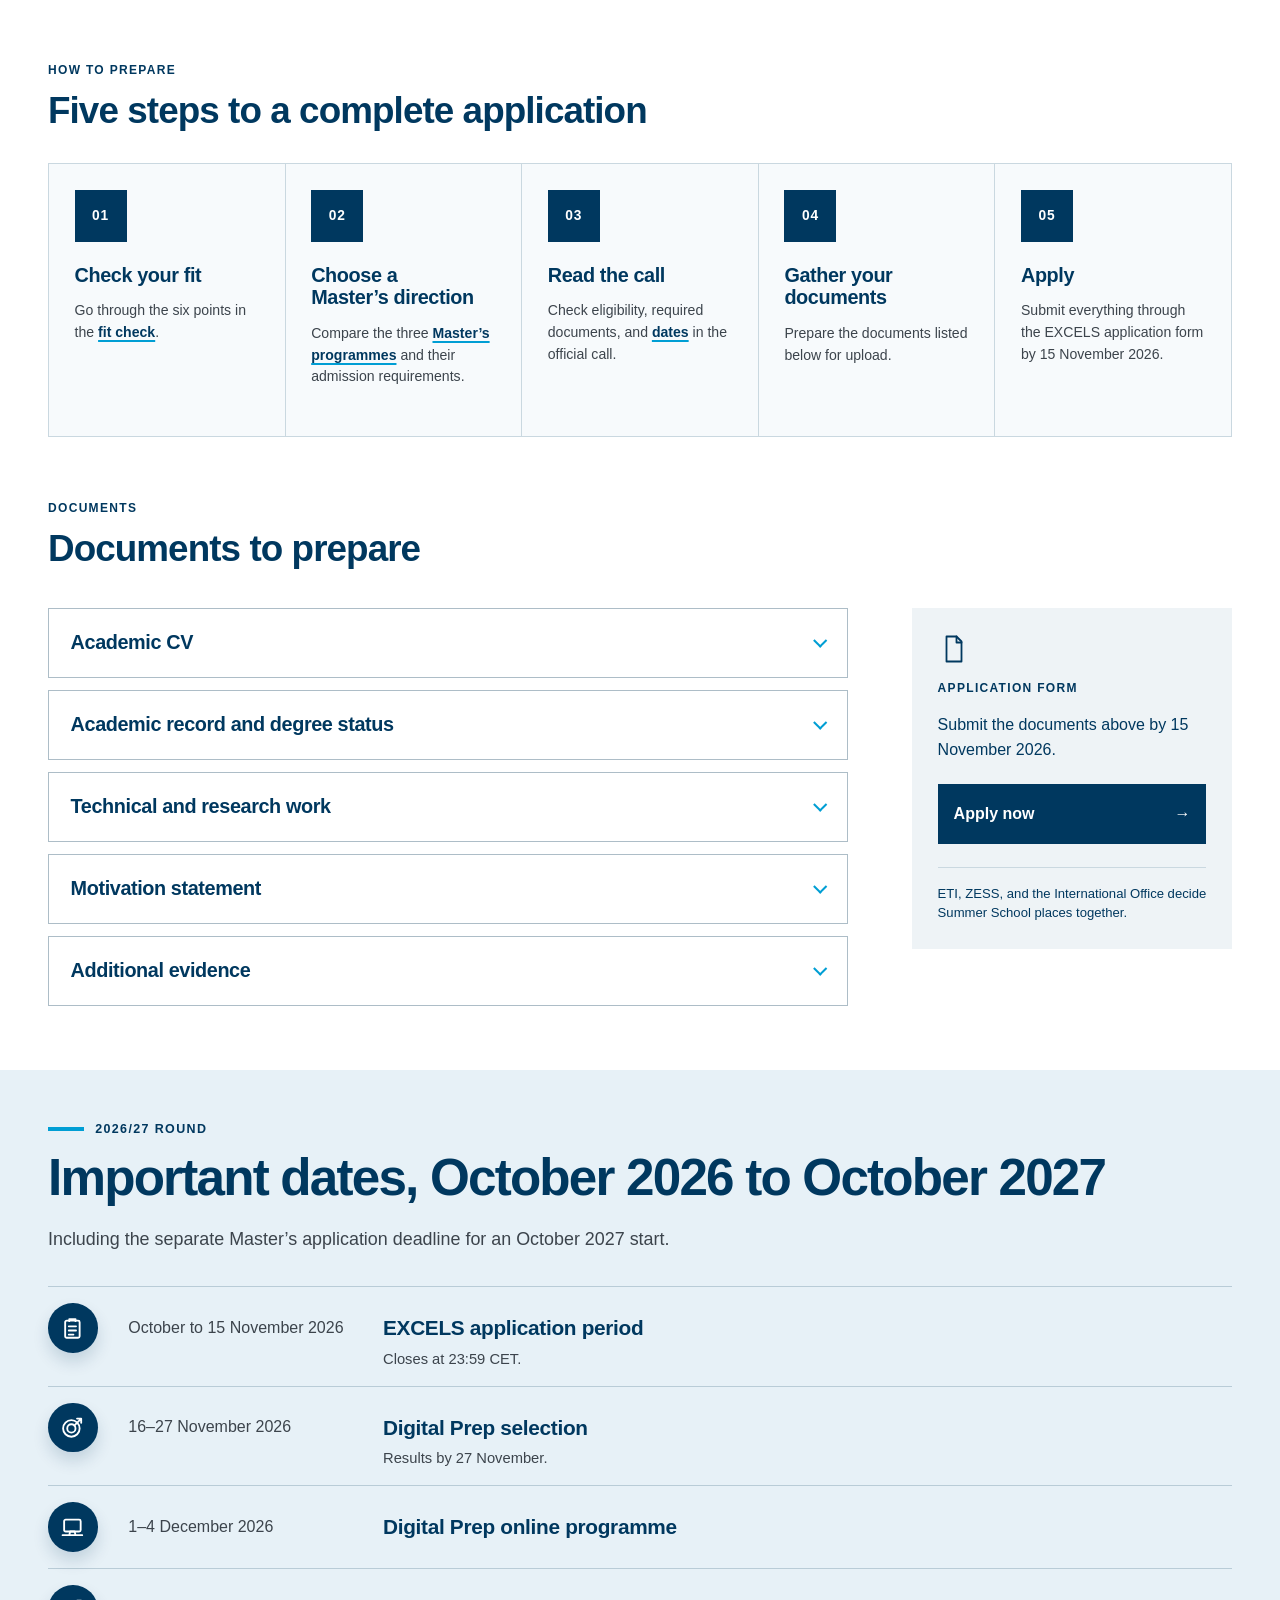
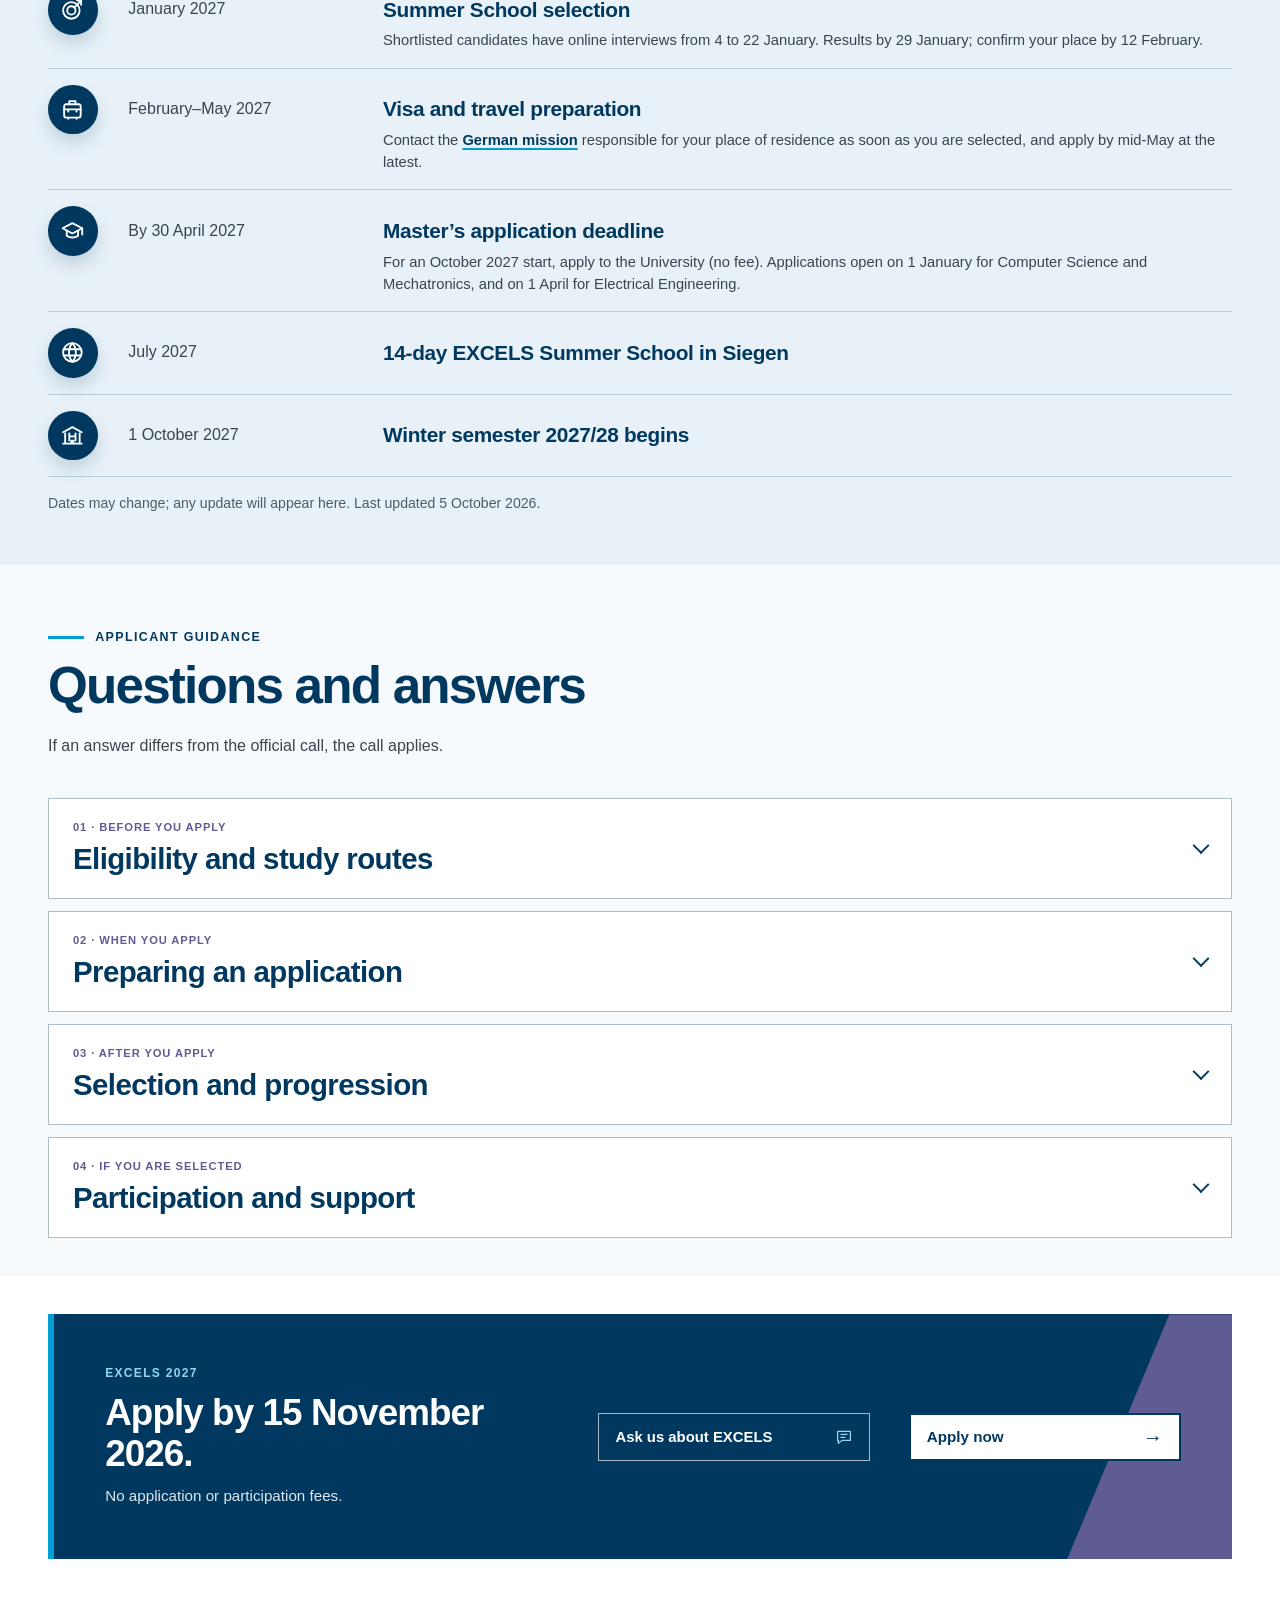
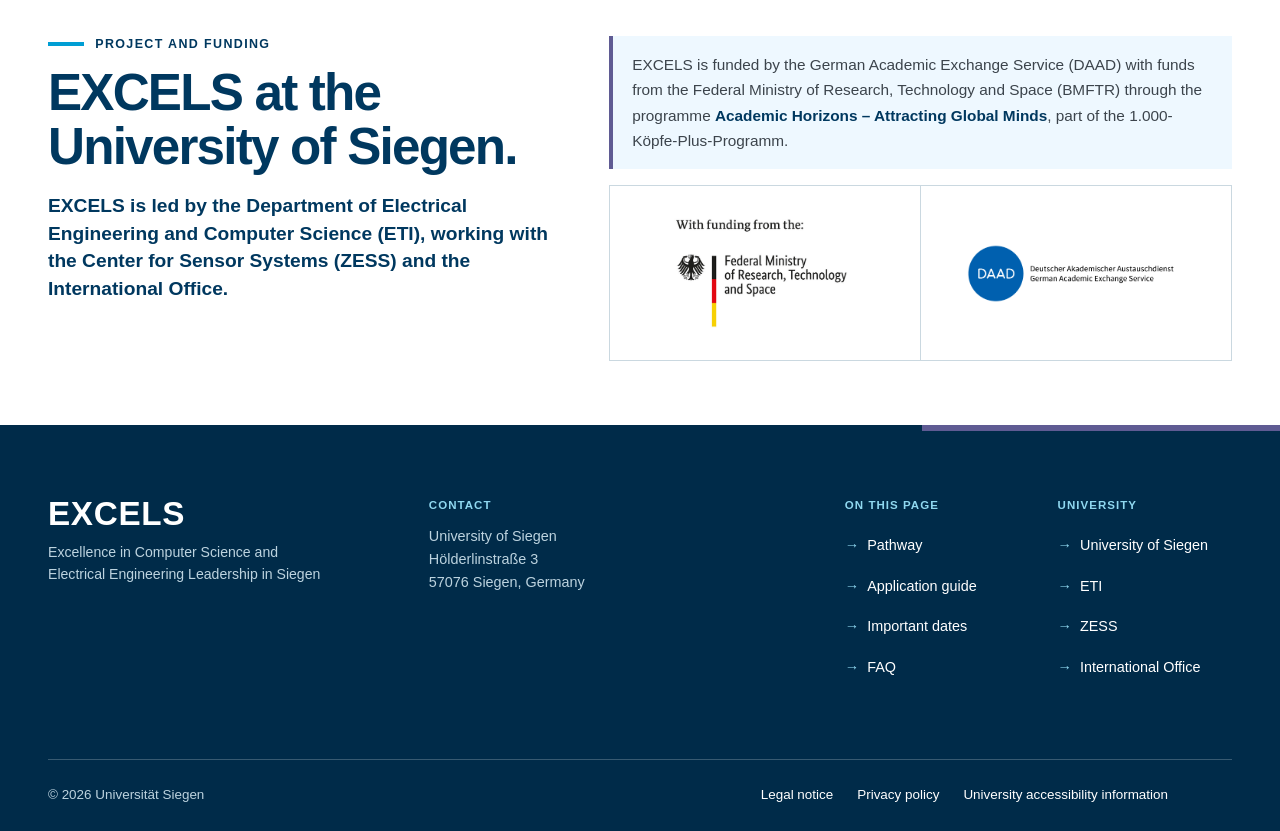
==== commit 071b5eb7: "content: use Hölderlinstraße 3 as the footer contact address" ====
--- a/index.html
+++ b/index.html
@@ -764,7 +764,7 @@
 
 				<div class="footer-contact">
 					<h2 class="footer-heading">Contact</h2>
-					<address>University of Siegen<br /><span lang="de">Adolf-Reichwein-Stra&szlig;e 2a</span><br />57076 Siegen, Germany</address>
+					<address>University of Siegen<br /><span lang="de">H&ouml;lderlinstra&szlig;e 3</span><br />57076 Siegen, Germany</address>
 				</div>
 
 				<nav class="footer-links" aria-label="Footer">
@@ -806,6 +806,6 @@
 			<span class="sr-only">Back to top</span>
 		</a>
 
-		<script src="script.js?v=2026-10-05"></script>
+		<script src="script.js?v=2026-10-28"></script>
 	</body>
 </html>
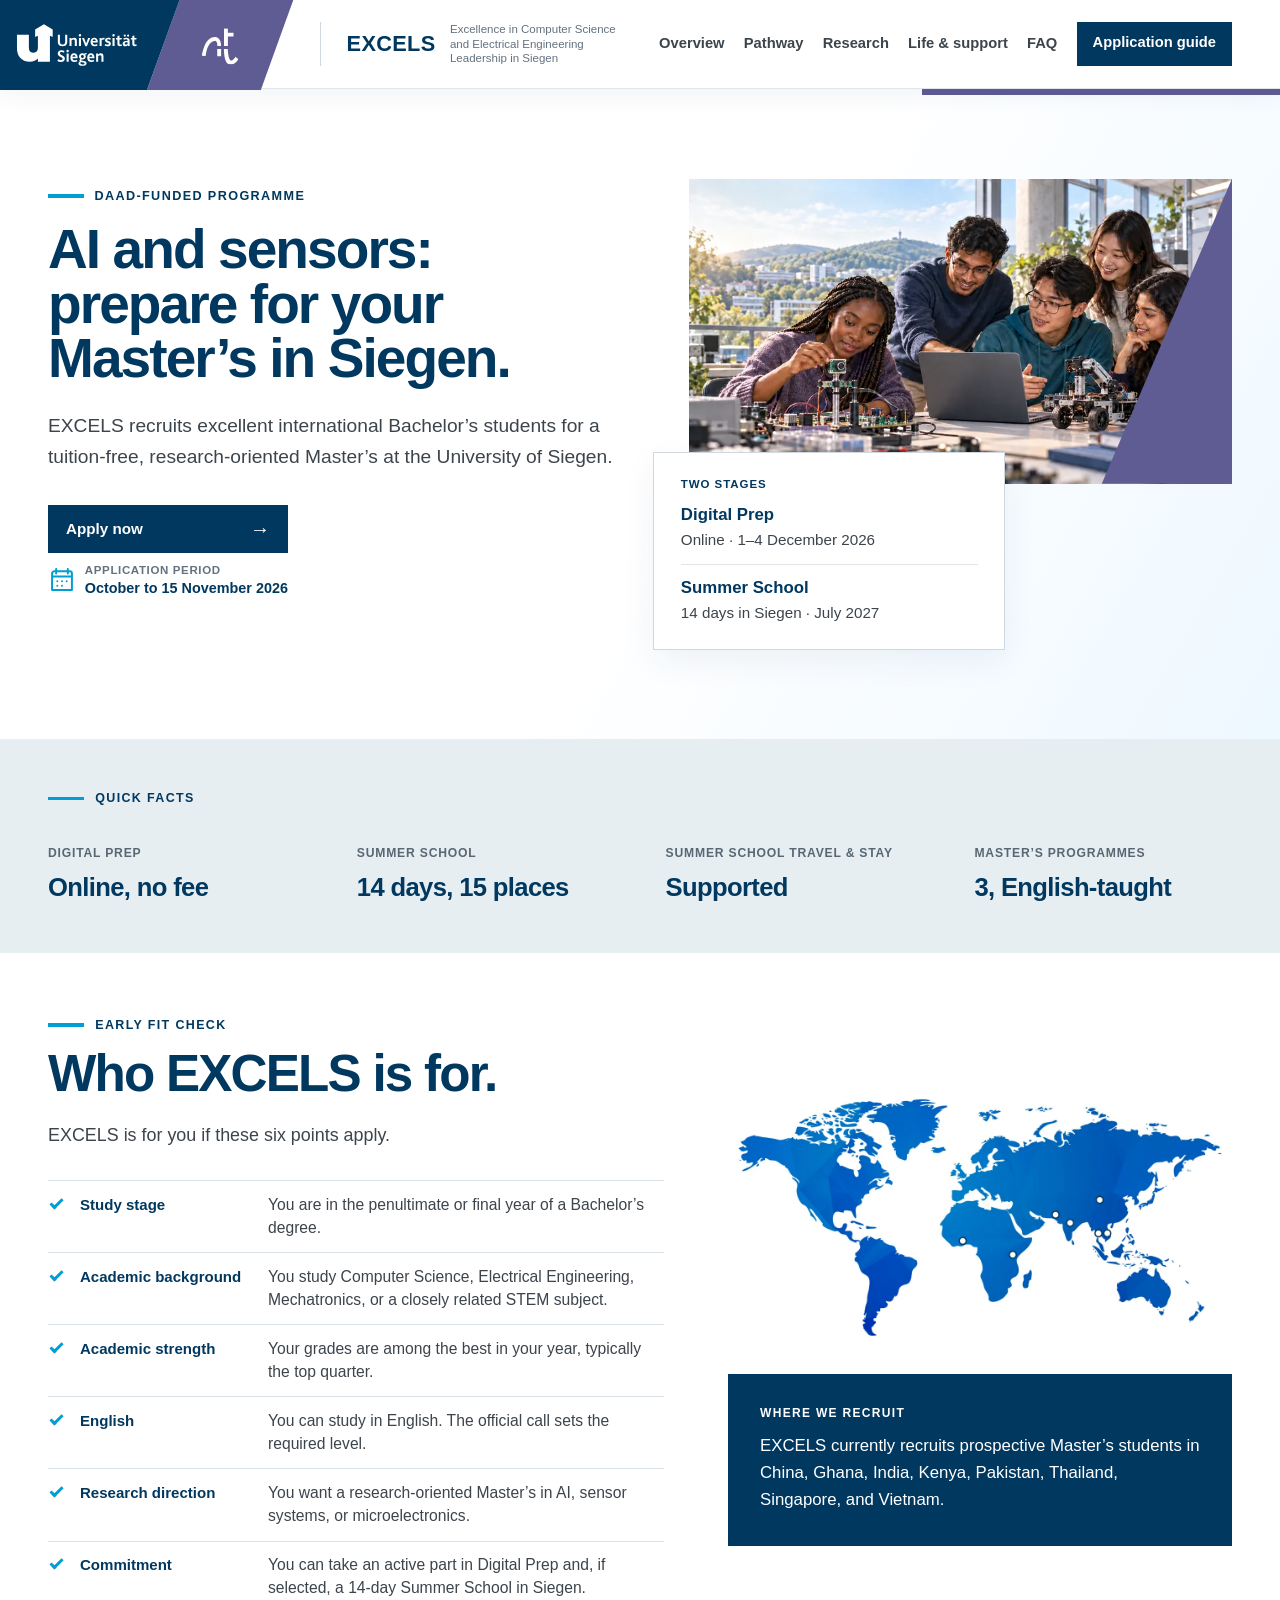
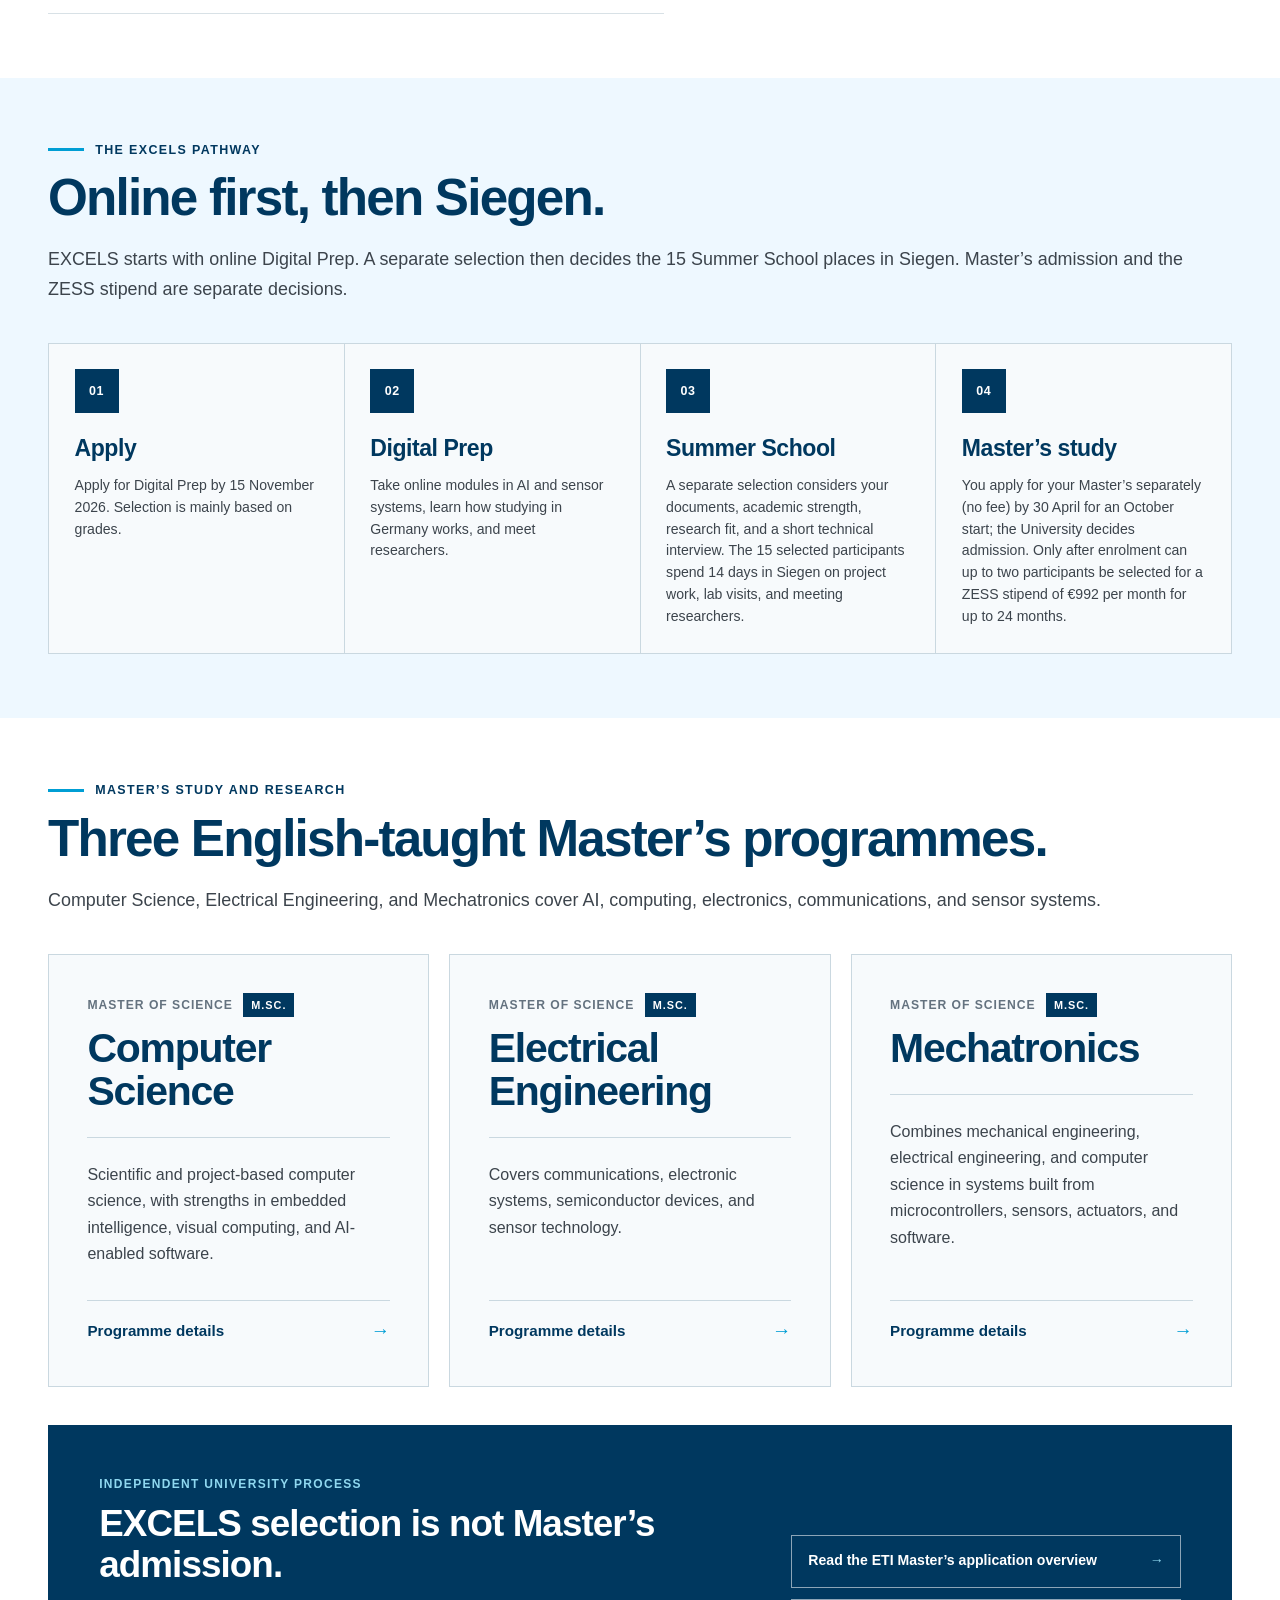
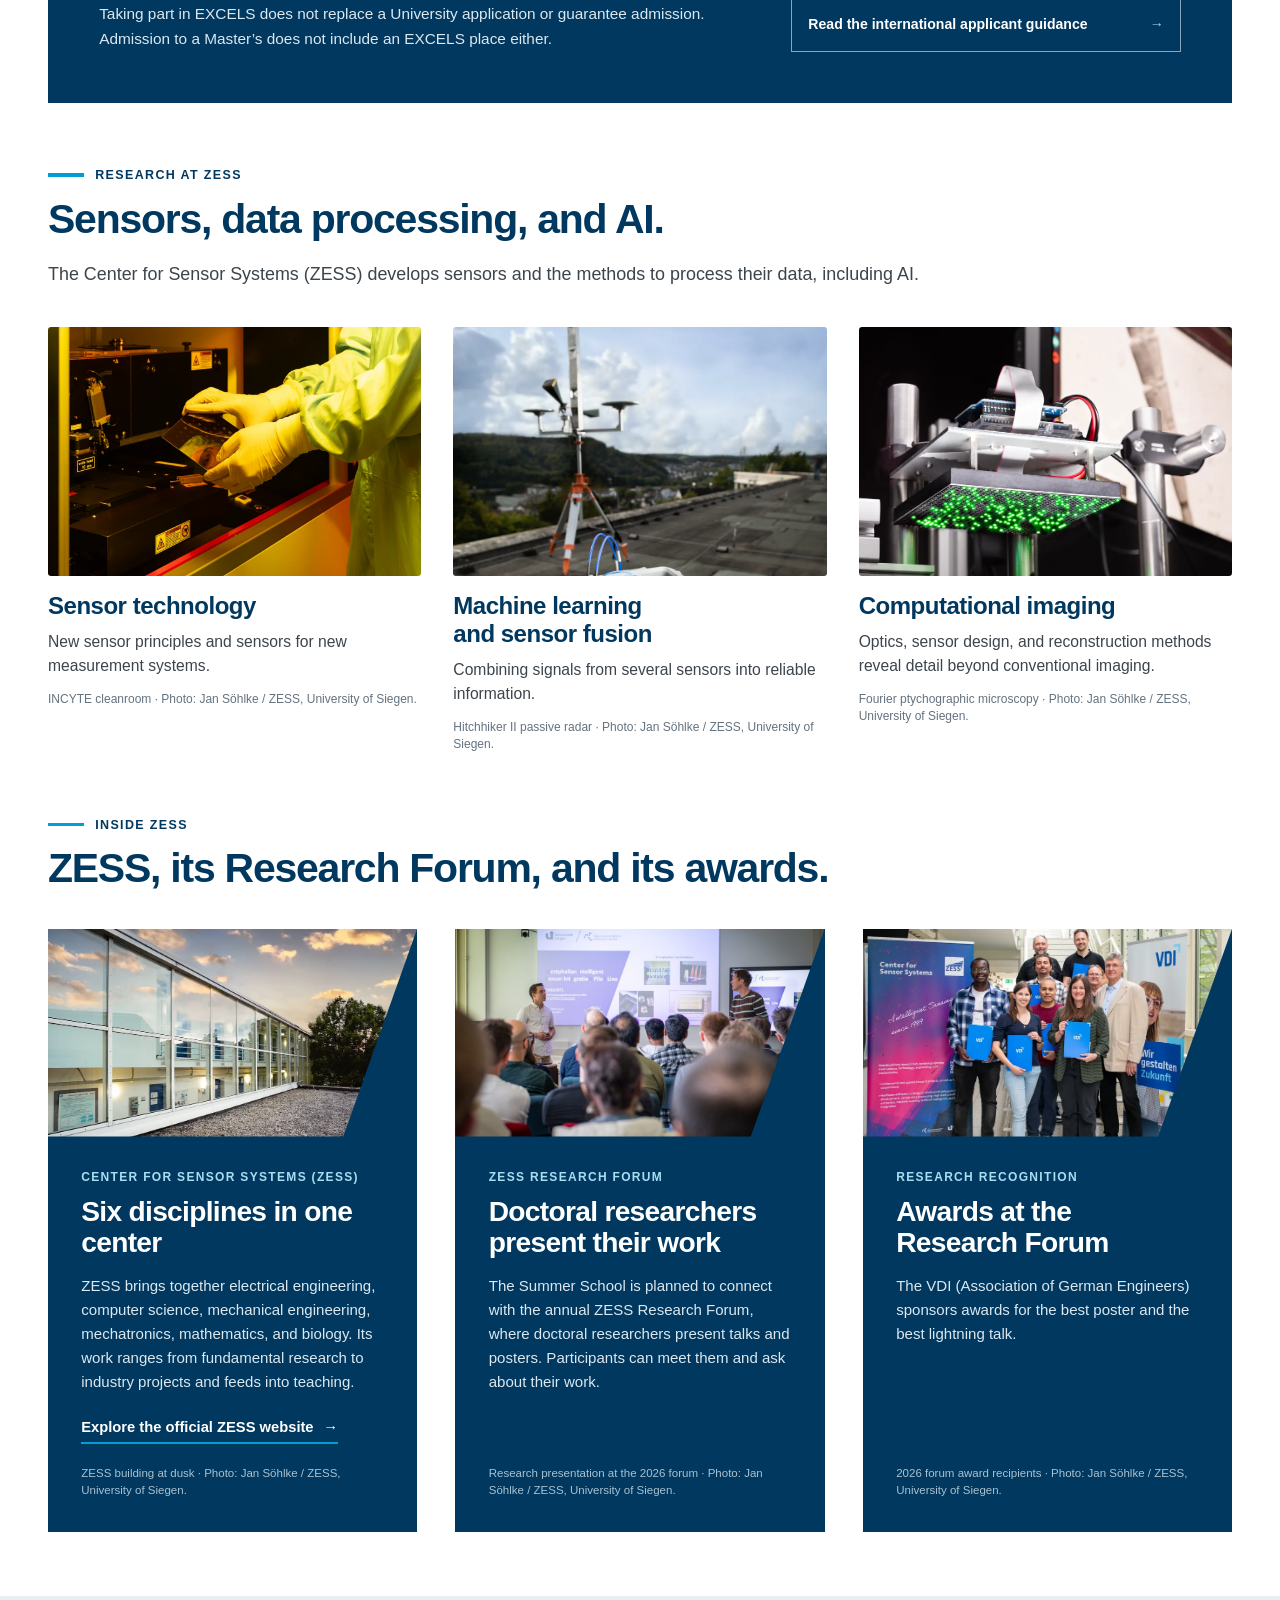
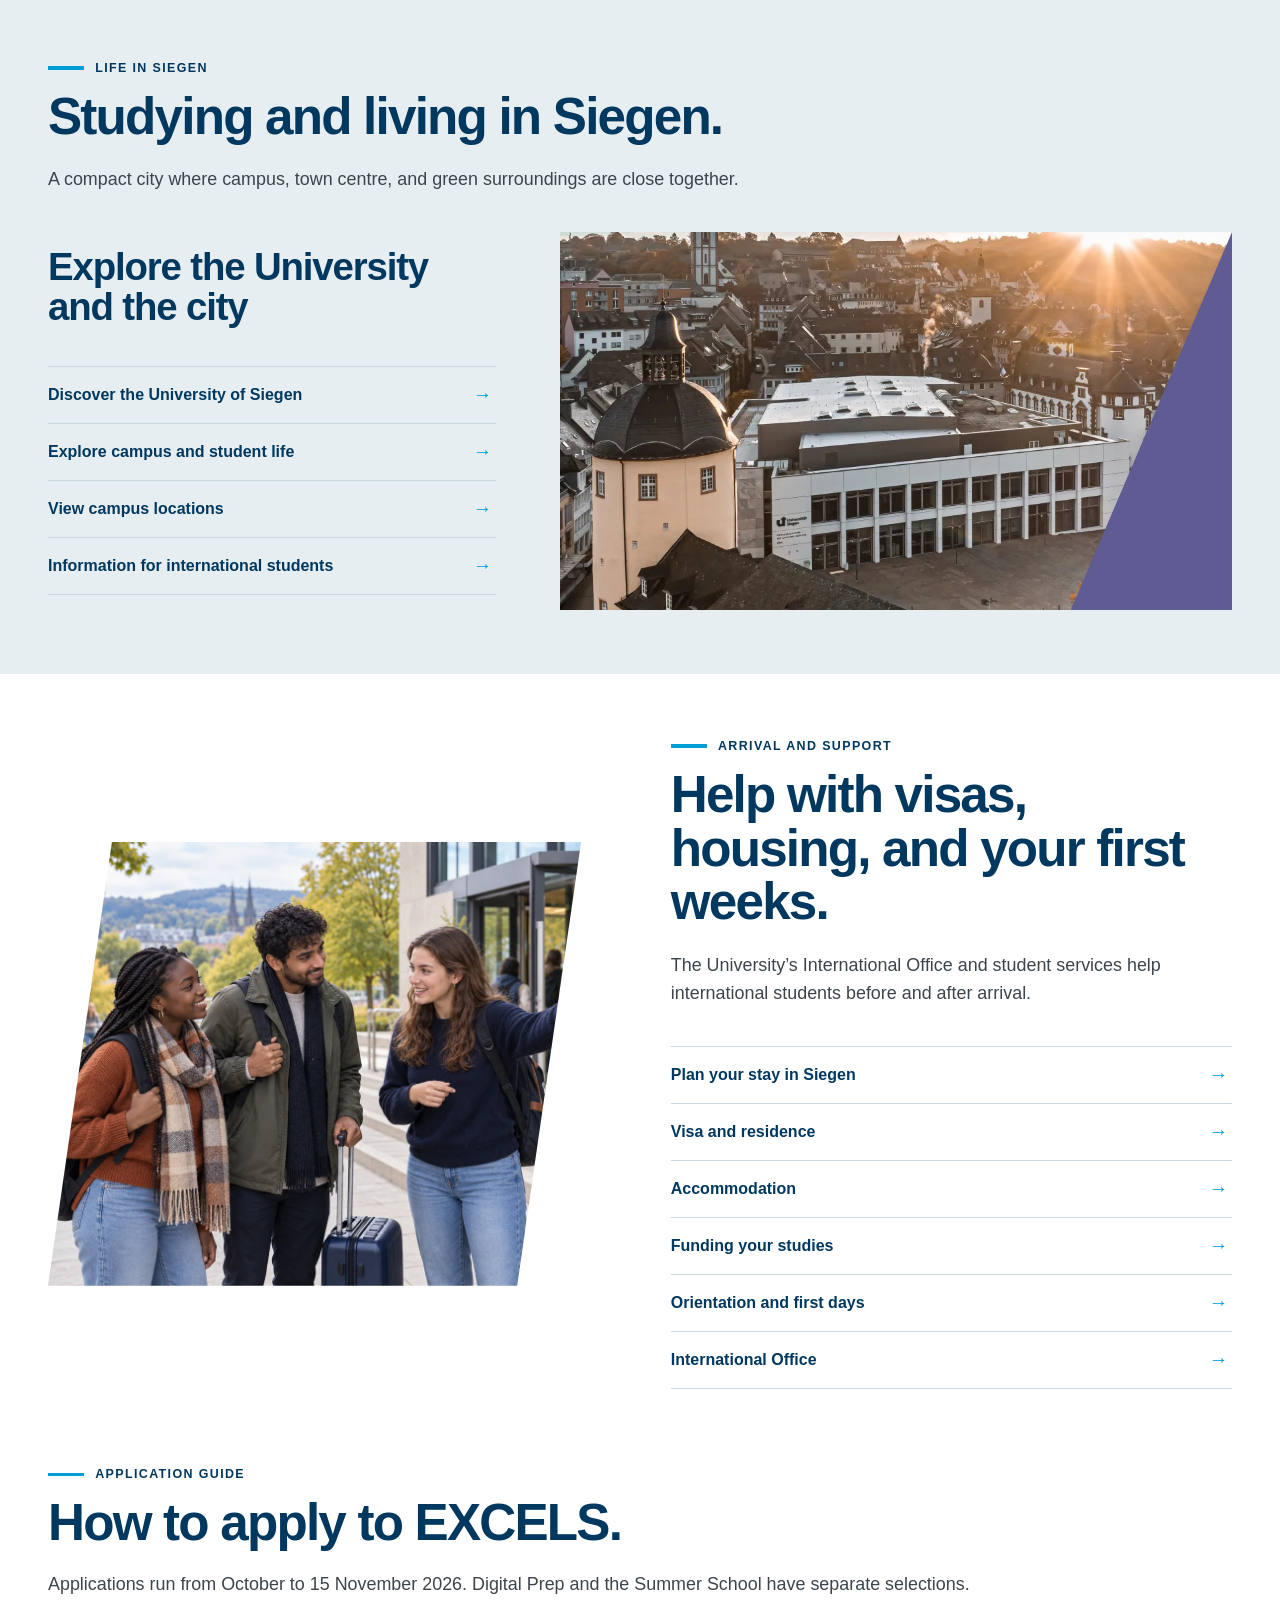
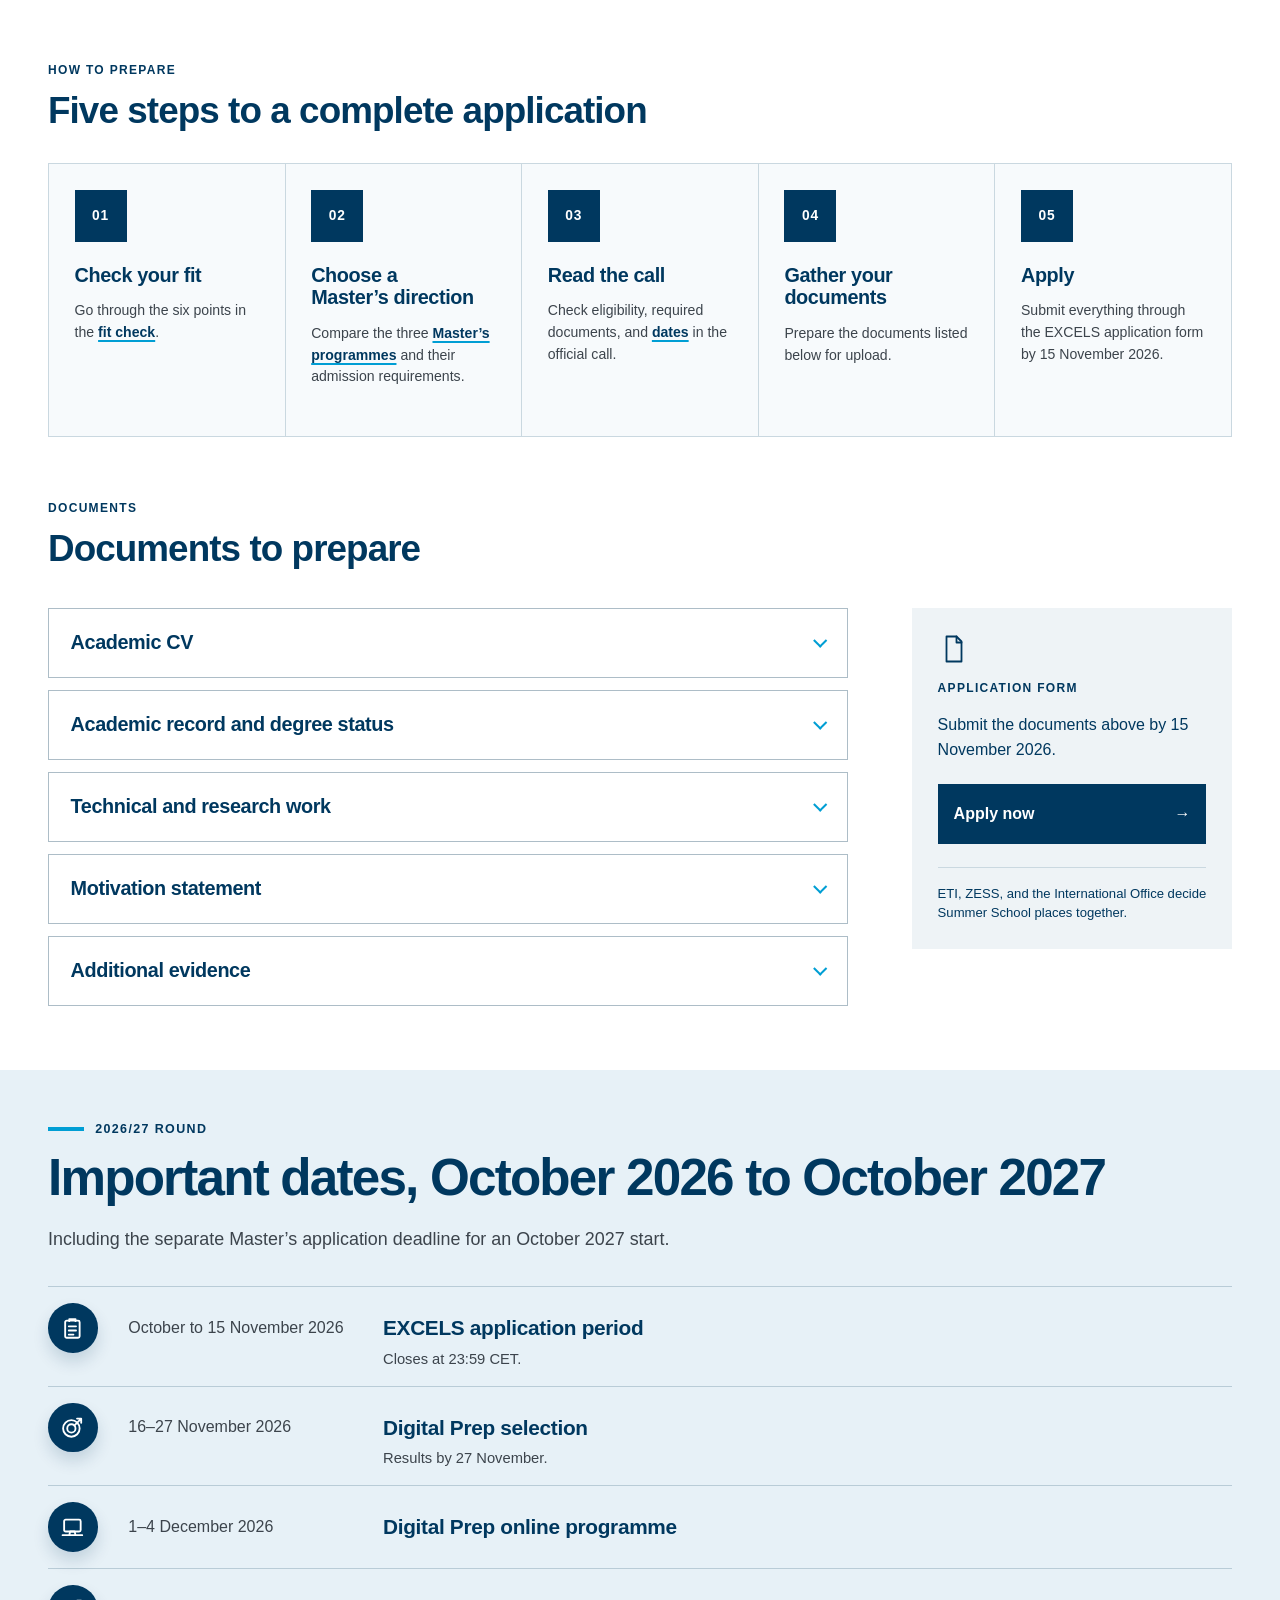
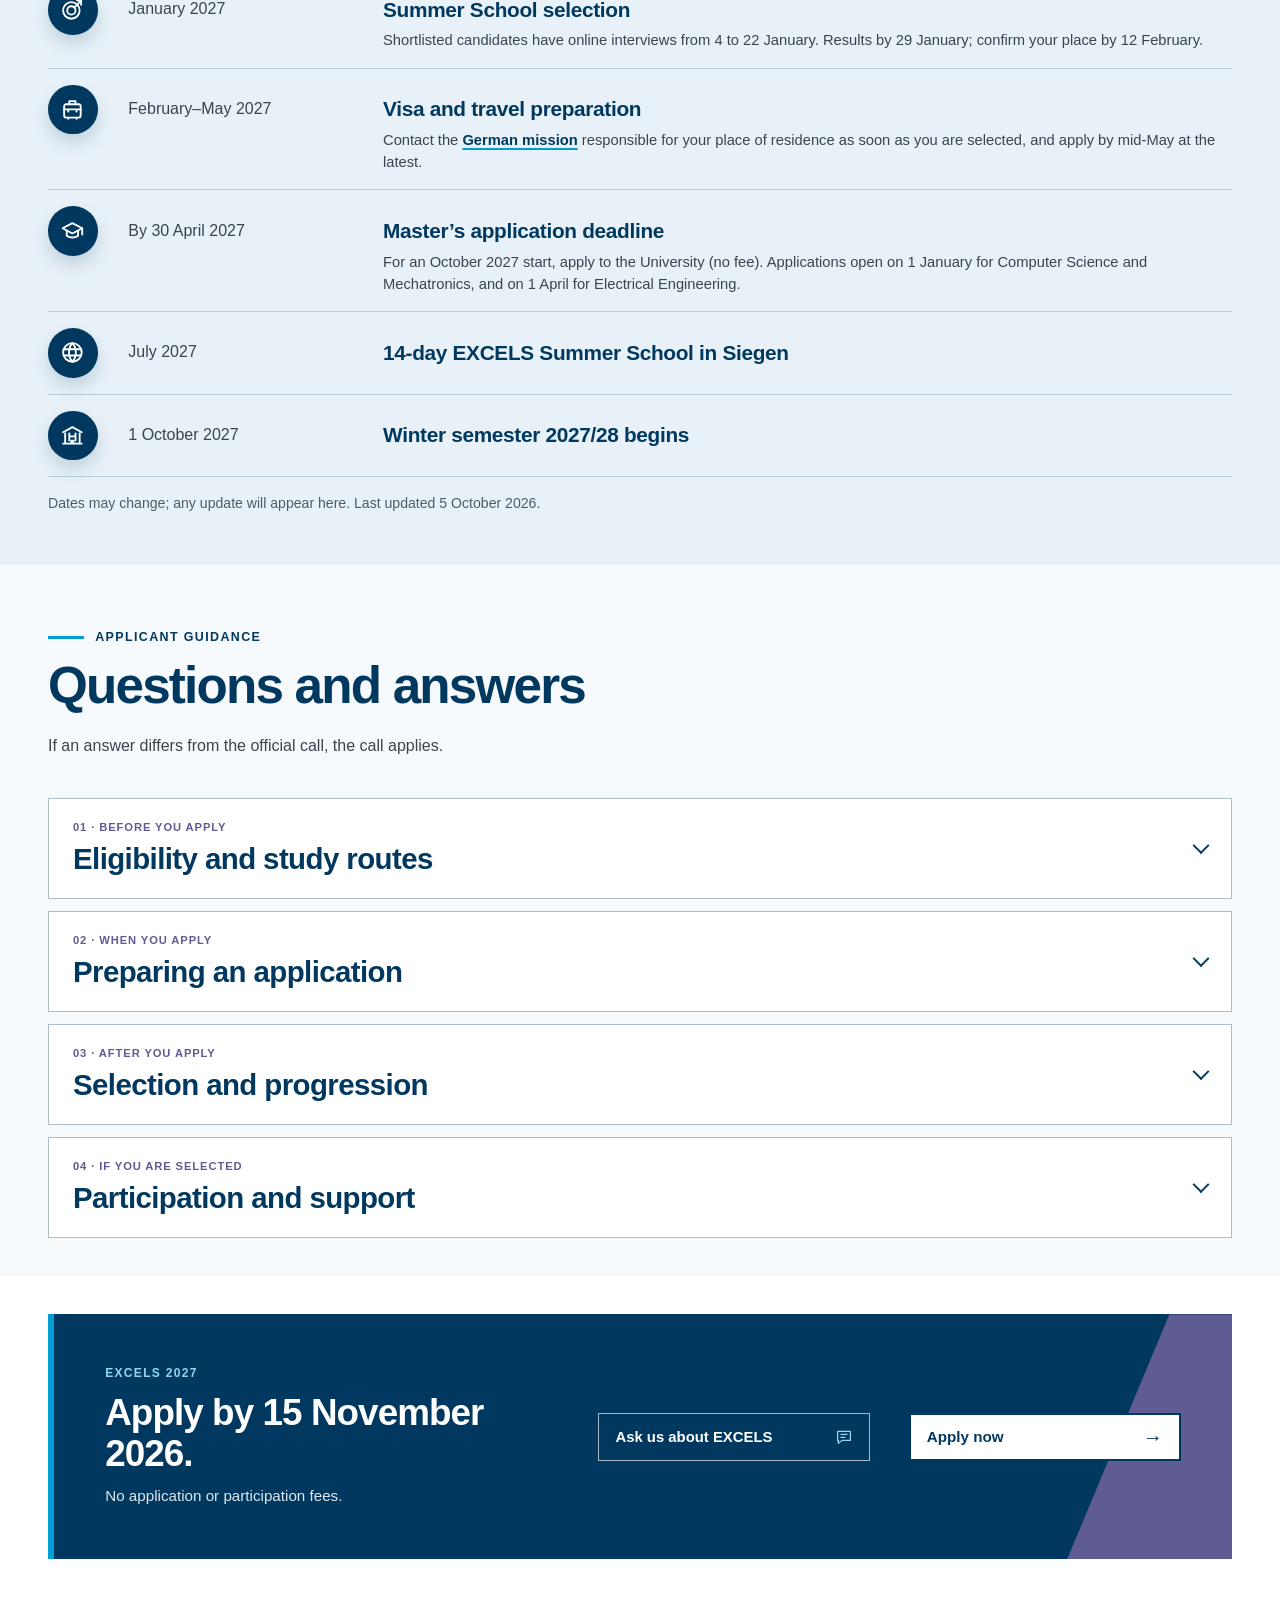
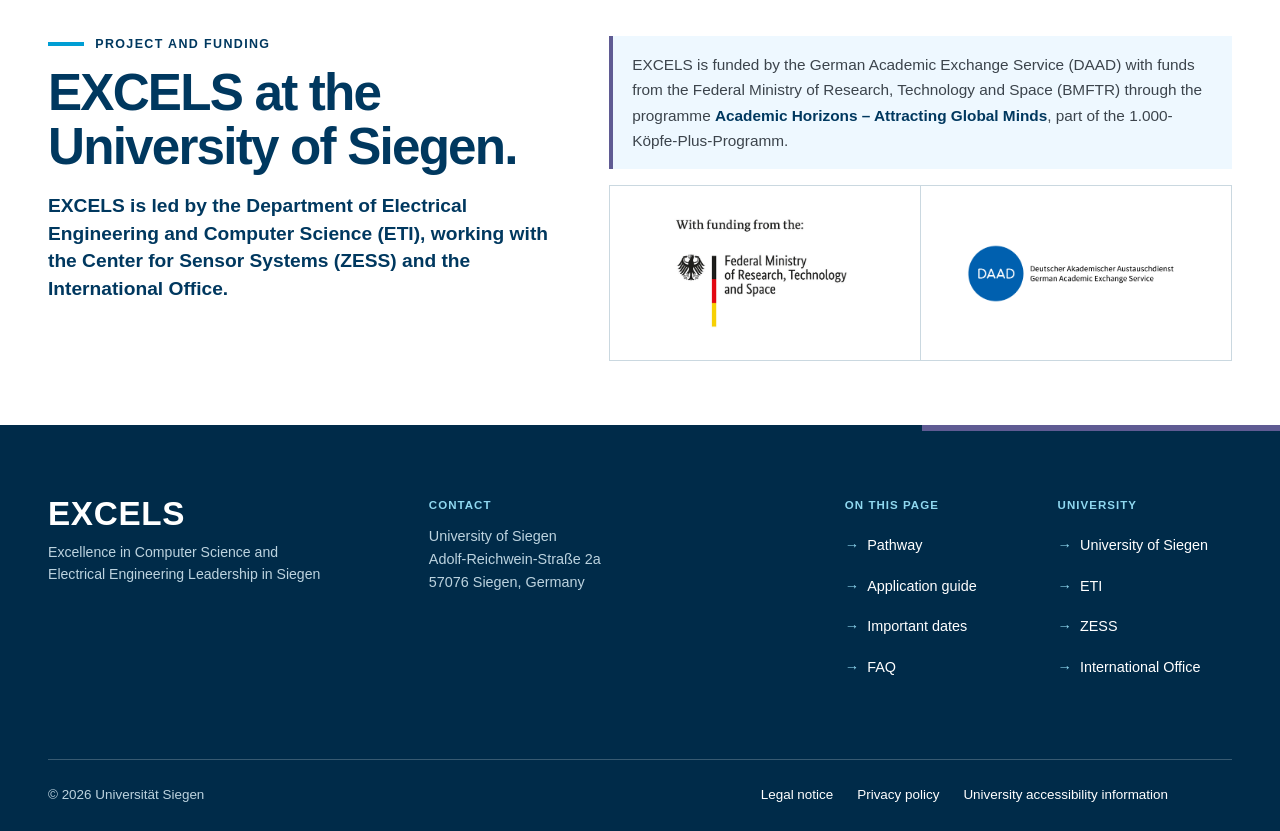
==== commit cef5dd24: "fix: point contact button at excels@uni-siegen.de The button script from 88ae0f1 built excels_siegen" ====
--- a/index.html
+++ b/index.html
@@ -764,7 +764,7 @@
 
 				<div class="footer-contact">
 					<h2 class="footer-heading">Contact</h2>
-					<address>University of Siegen<br /><span lang="de">H&ouml;lderlinstra&szlig;e 3</span><br />57076 Siegen, Germany</address>
+					<address>University of Siegen<br /><span lang="de">Adolf-Reichwein-Stra&szlig;e 2a</span><br />57076 Siegen, Germany</address>
 				</div>
 
 				<nav class="footer-links" aria-label="Footer">
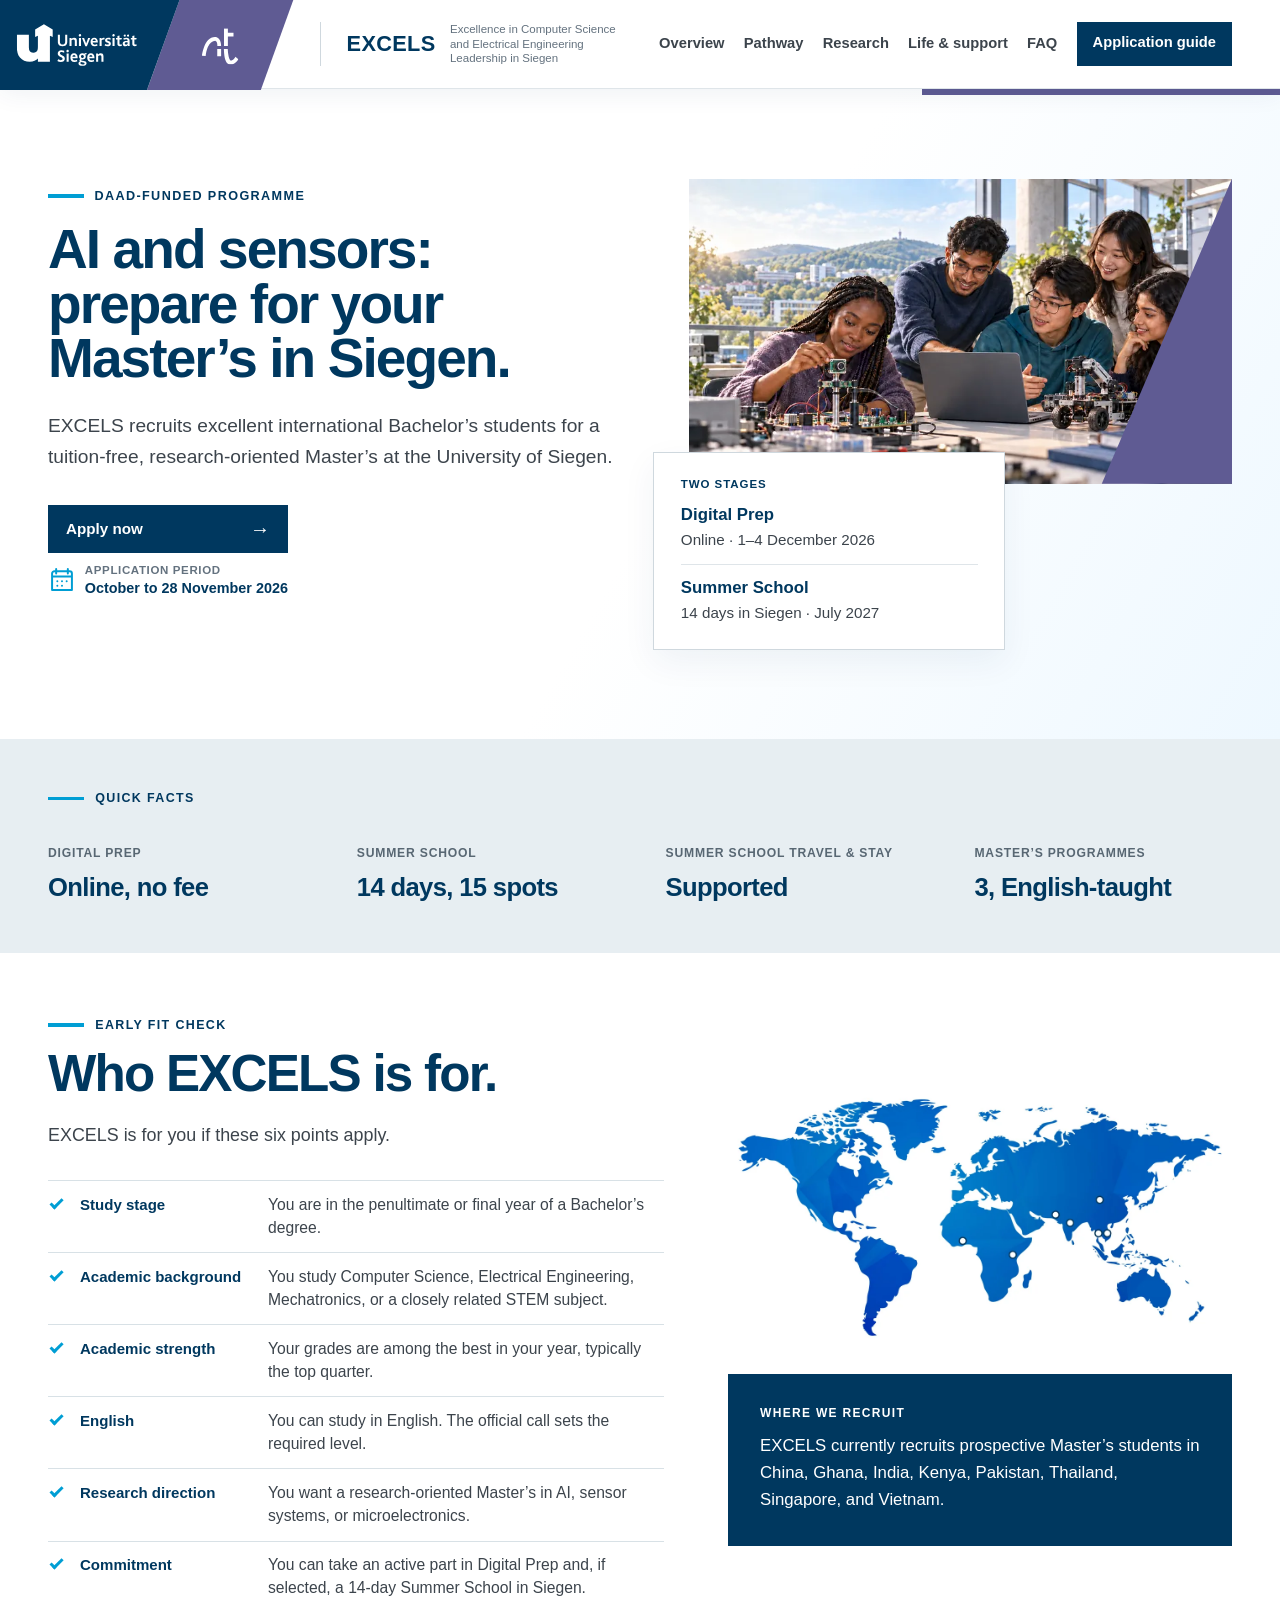
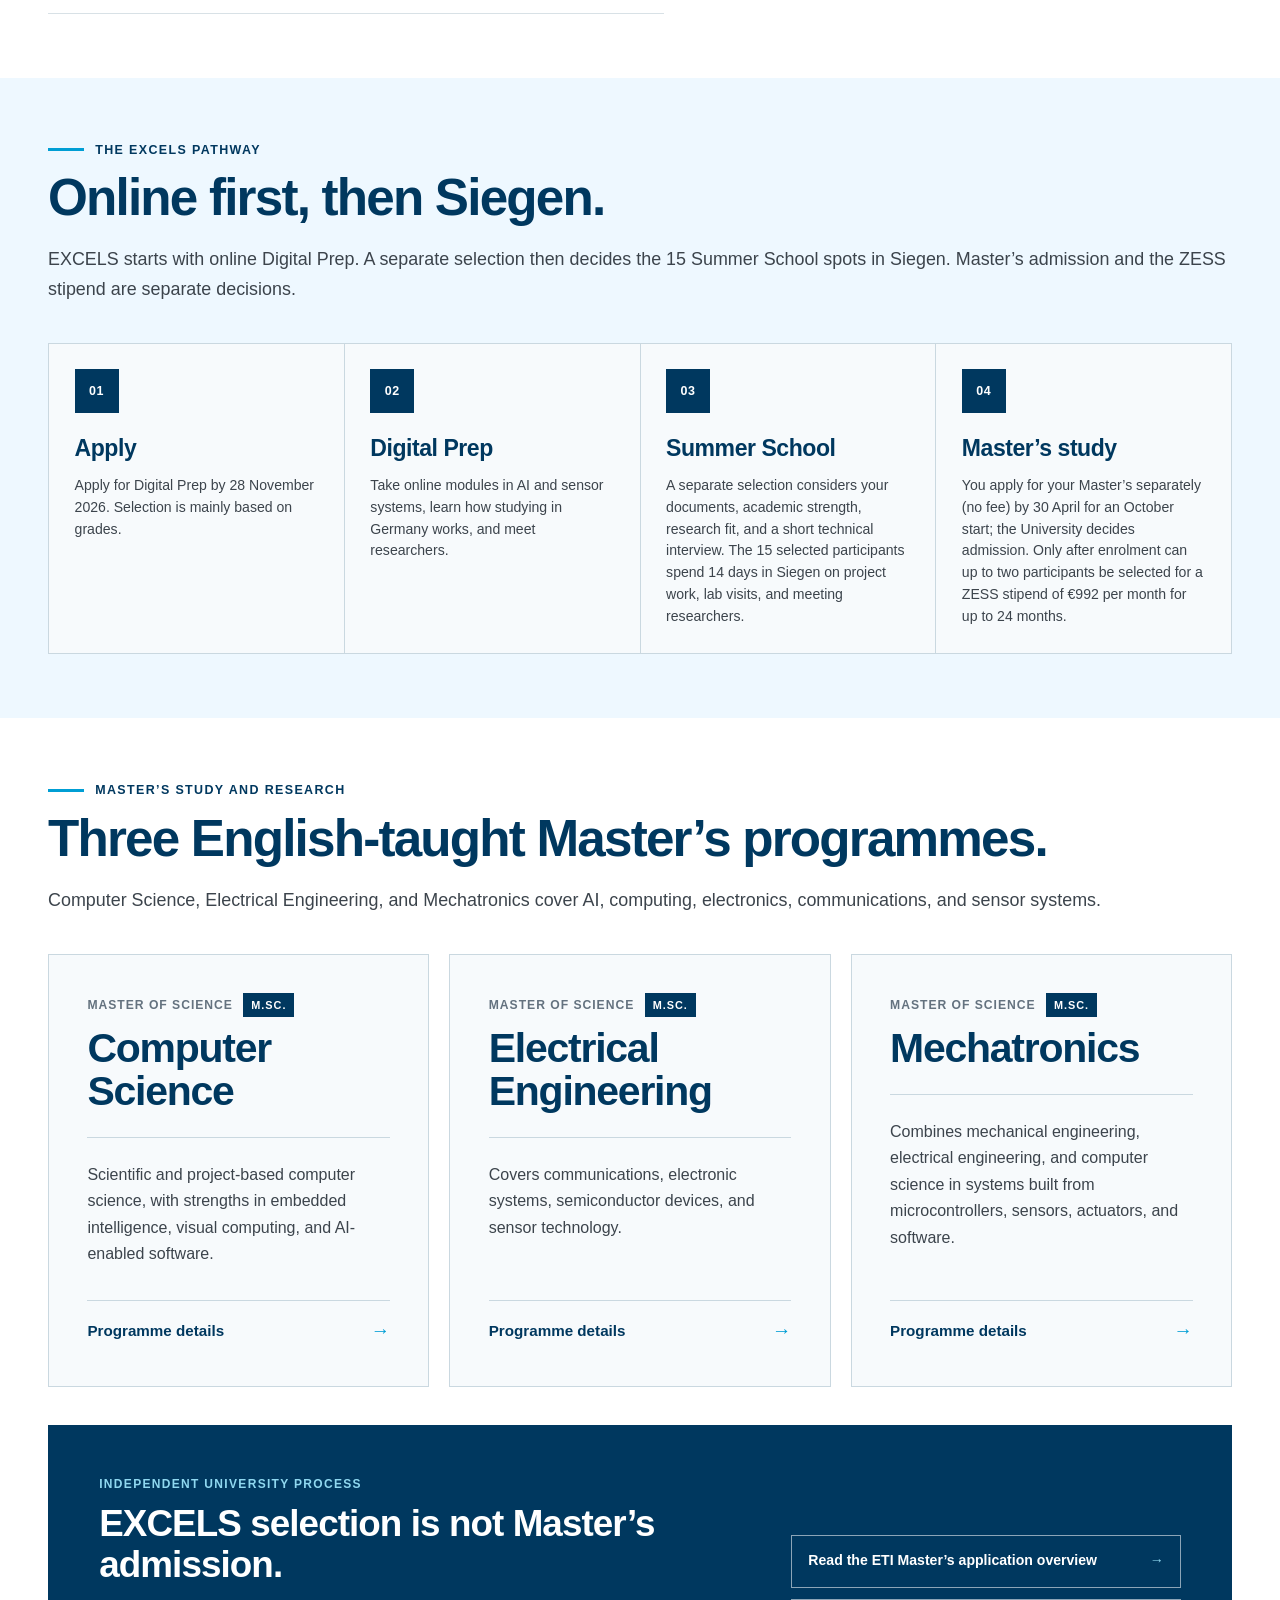
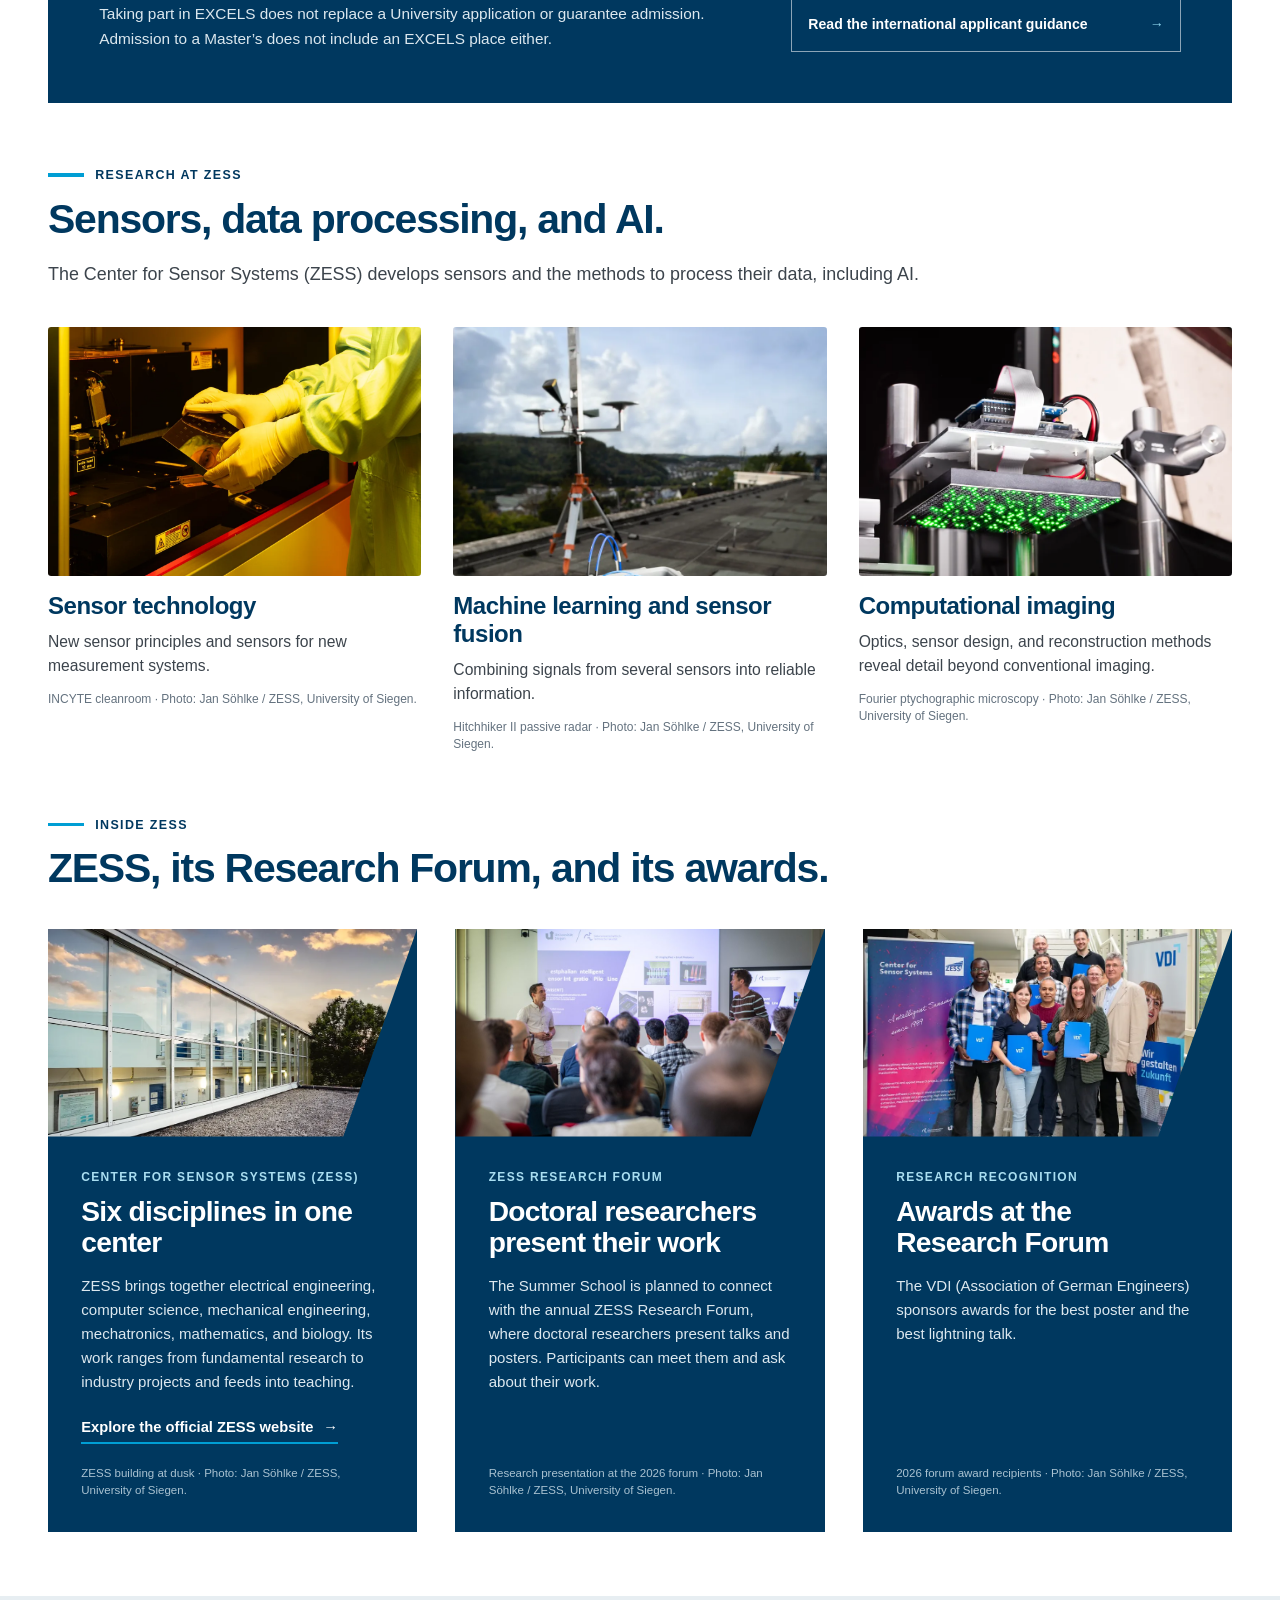
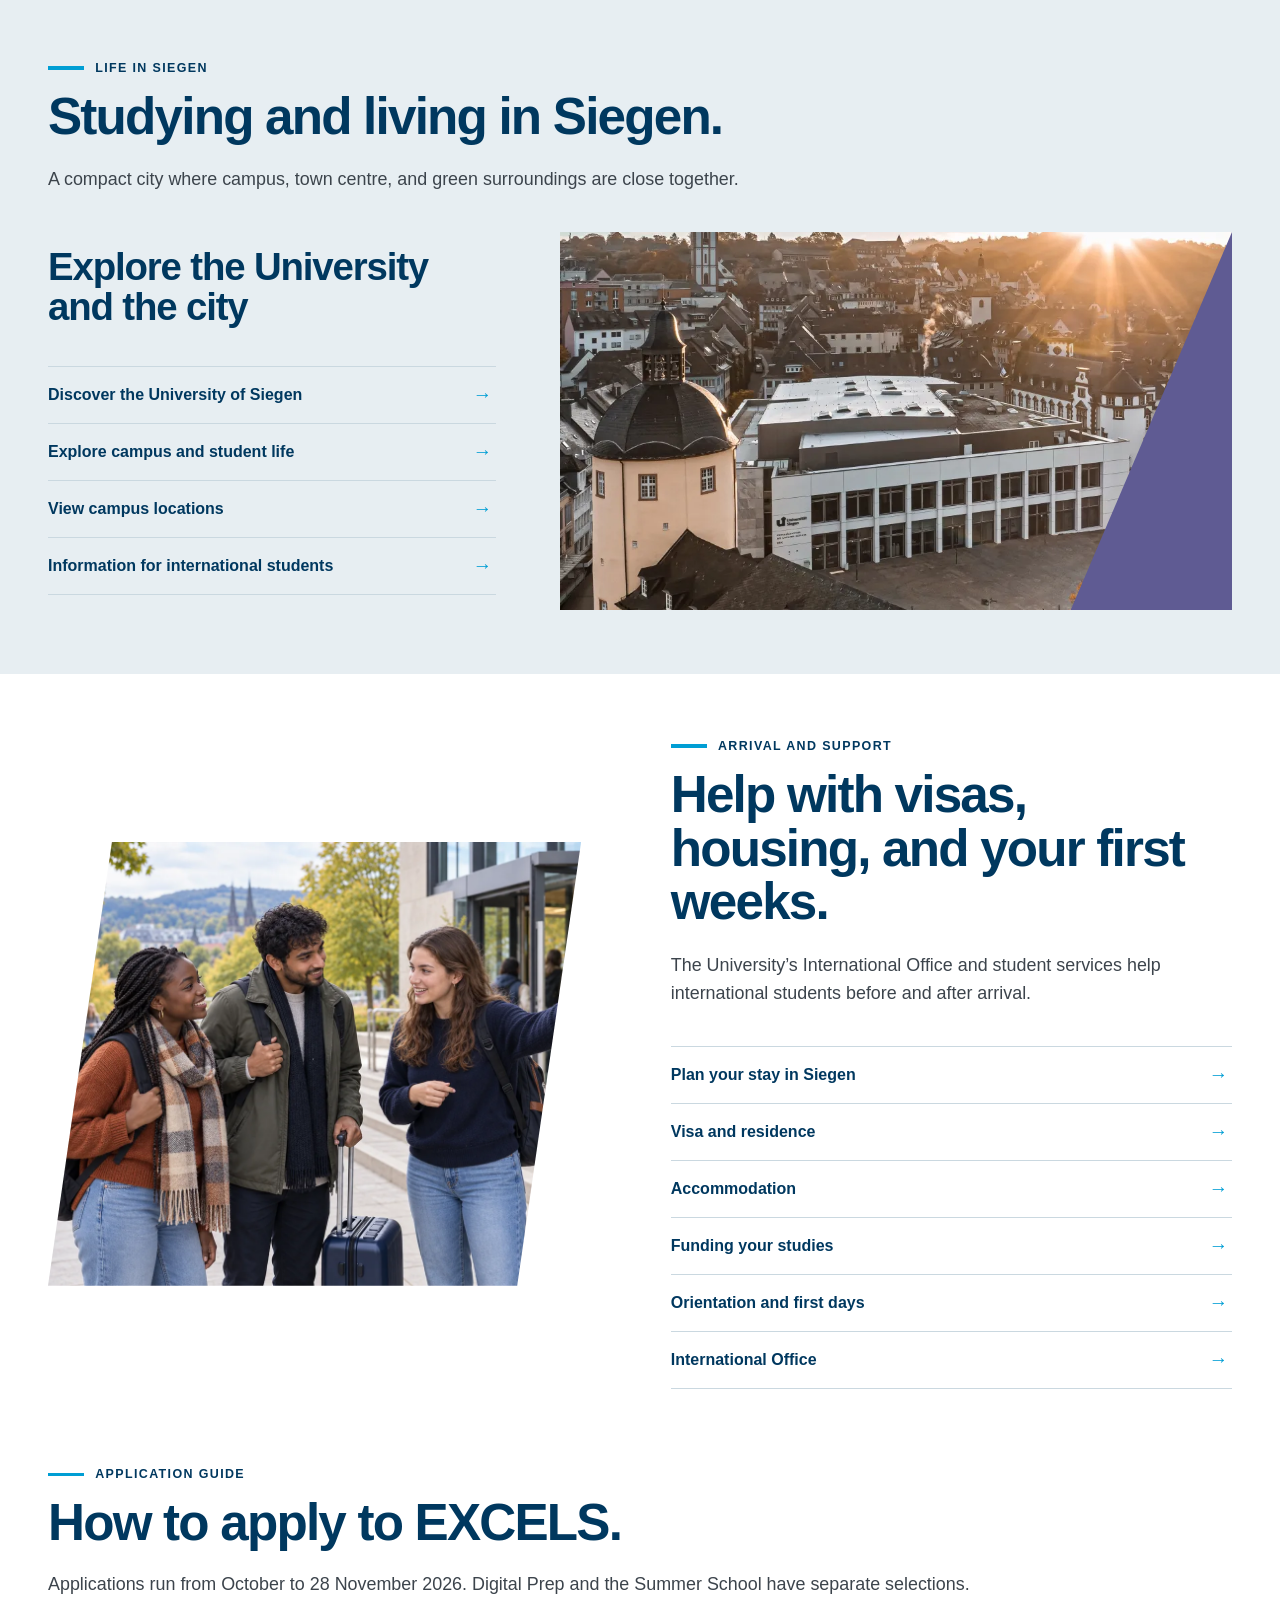
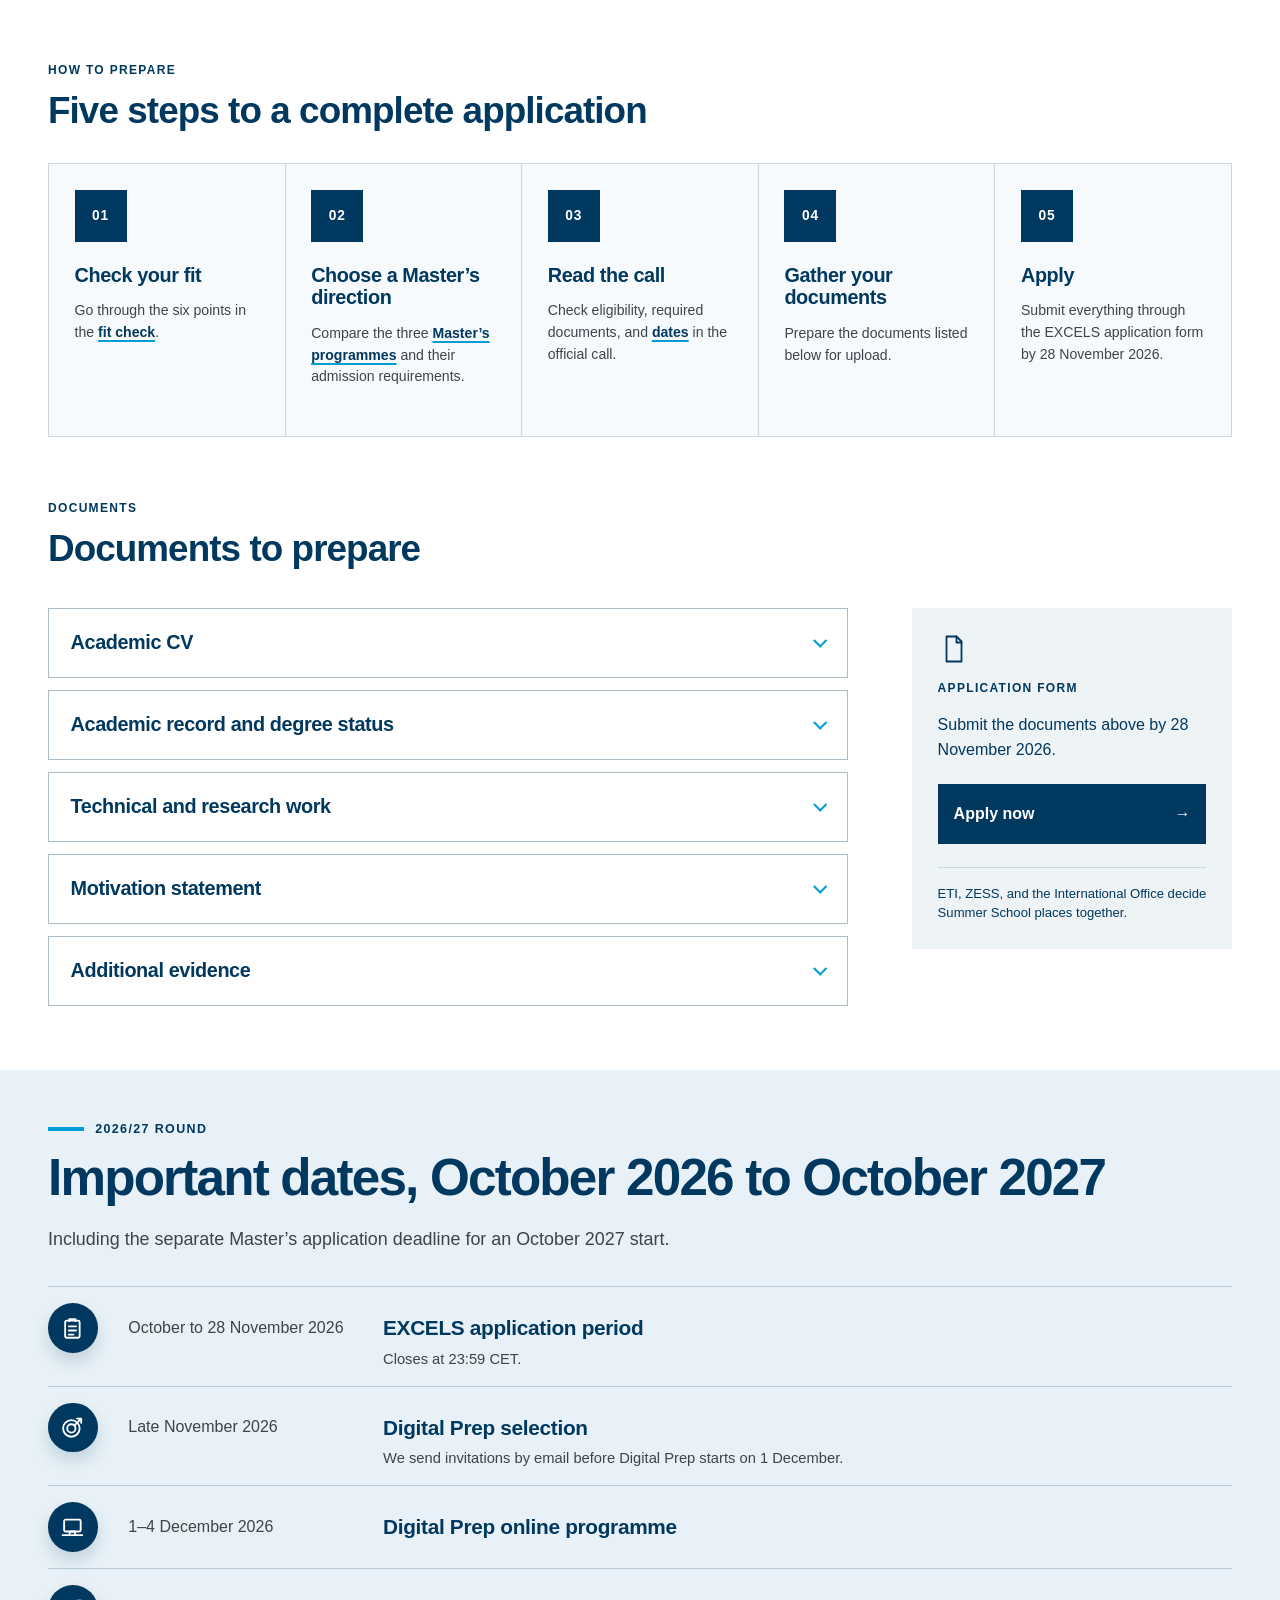
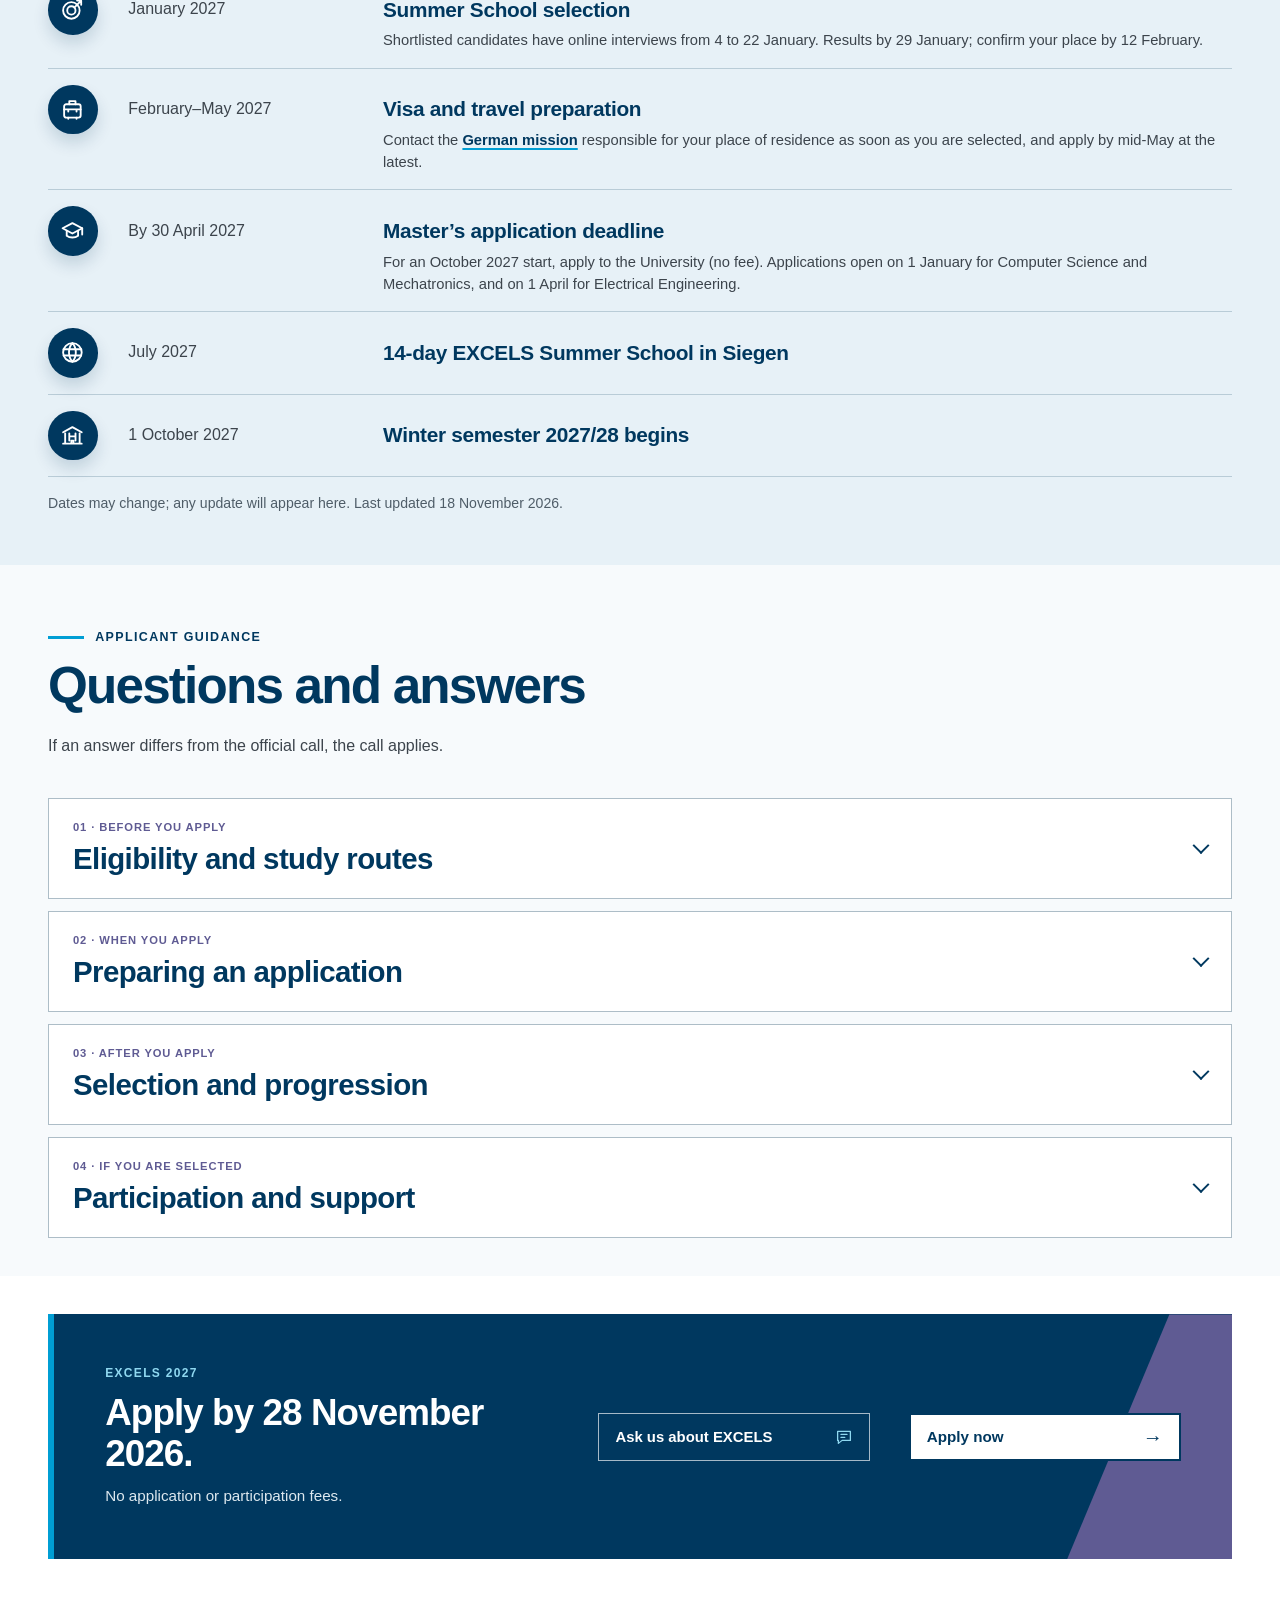
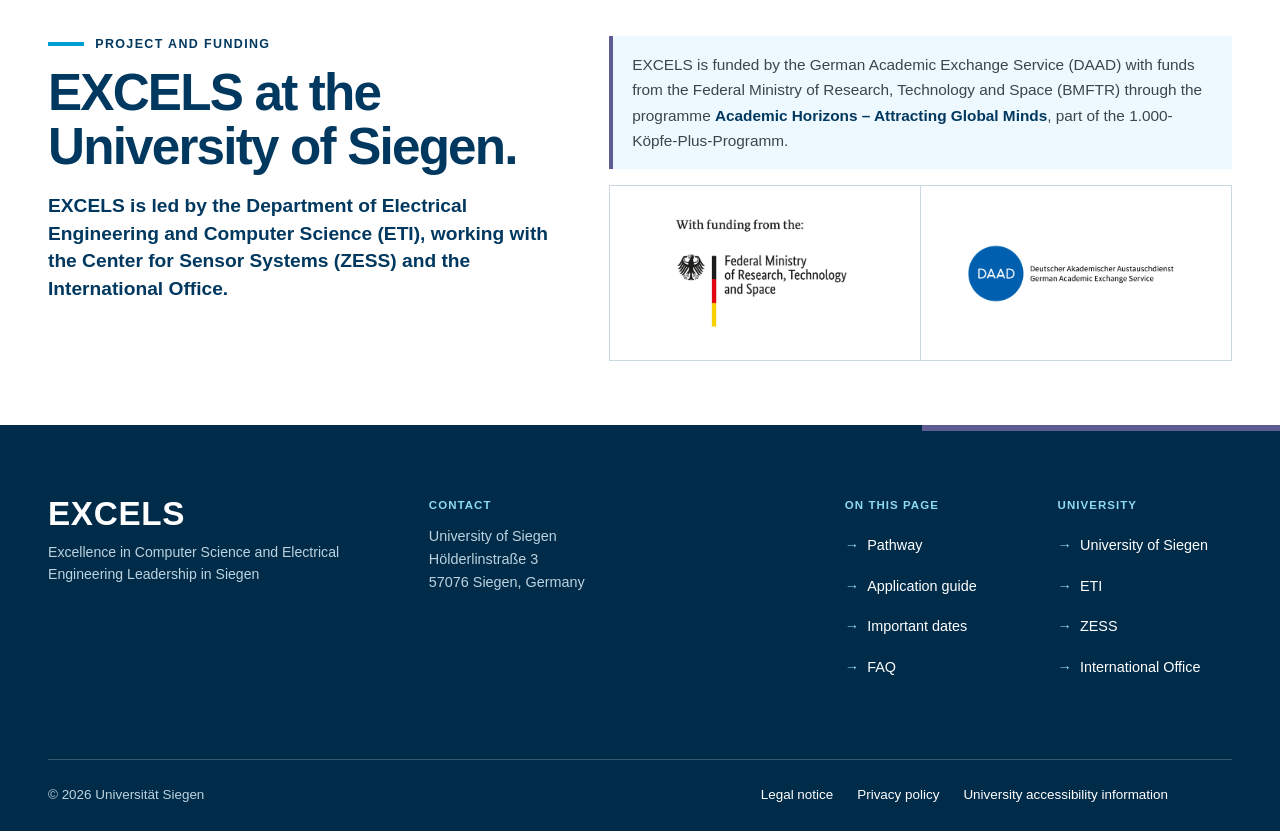
==== commit e366369c: "style: let text fill the width of its column Remove the width limits on text blocks and the wrapping" ====
--- a/index.html
+++ b/index.html
@@ -19,7 +19,7 @@
 		<script>document.documentElement.classList.add("js");</script>
 		<link rel="icon" type="image/svg+xml" href="Assets/favicon.svg" />
 		<link rel="apple-touch-icon" href="Assets/apple-touch-icon.png" />
-		<link rel="stylesheet" href="style.css?v=2026-10-05" />
+		<link rel="stylesheet" href="style.css?v=2026-11-18" />
 	</head>
 	<body data-application-url="https://siegen.moveon4.de/form/6aa2a59adf4828ae8703cf02/eng" data-contact-url="">
 		<a class="skip-link" href="#main-content">Skip to main content</a>
@@ -60,7 +60,7 @@
 								<path d="M7 2.5v4M17 2.5v4M3.5 9h17M5.5 4.5h13a2 2 0 0 1 2 2v14h-17v-14a2 2 0 0 1 2-2Z" />
 								<path d="M8 13h.01M12 13h.01M16 13h.01M8 17h.01M12 17h.01" />
 							</svg>
-							<span><span class="application-deadline-label">Application period</span><span class="application-deadline-value">October to 15 November 2026</span></span>
+							<span><span class="application-deadline-label">Application period</span><span class="application-deadline-value">October to 28 November 2026</span></span>
 						</p>
 					</div>
 				</div>
@@ -98,7 +98,7 @@
 					</div>
 					<div>
 						<dt>Summer School</dt>
-						<dd>14 days, 15 places</dd>
+						<dd>14 days, 15 spots</dd>
 					</div>
 					<div>
 						<dt>Summer School travel &amp; stay</dt>
@@ -146,7 +146,7 @@
 				<header class="section-heading pathway-heading">
 					<p class="section-eyebrow">The EXCELS pathway</p>
 					<h2 id="pathway-title">Online first, then Siegen.</h2>
-					<p class="section-lead">EXCELS starts with online Digital Prep. A separate selection then decides the 15 Summer School places in Siegen. Master&rsquo;s admission and the ZESS stipend are separate decisions.</p>
+					<p class="section-lead">EXCELS starts with online Digital Prep. A separate selection then decides the 15 Summer School spots in Siegen. Master&rsquo;s admission and the ZESS stipend are separate decisions.</p>
 				</header>
 
 				<ol class="process-track" role="list" aria-label="Four stages of the EXCELS pathway">
@@ -154,7 +154,7 @@
 						<span class="process-number"><span class="sr-only">Stage </span>01</span>
 						<div>
 							<h3>Apply</h3>
-							<p>Apply for Digital Prep by 15 November 2026. Selection is mainly based on grades.</p>
+							<p>Apply for Digital Prep by 28 November 2026. Selection is mainly based on grades.</p>
 						</div>
 					</li>
 					<li class="process-step">
@@ -370,7 +370,7 @@
 				<header class="section-heading application-heading">
 					<p class="section-eyebrow">Application guide</p>
 					<h2 id="application-title">How to apply to EXCELS.</h2>
-					<p class="section-lead">Applications run from October to 15 November 2026. Digital Prep and the Summer School have separate selections.</p>
+					<p class="section-lead">Applications run from October to 28 November 2026. Digital Prep and the Summer School have separate selections.</p>
 				</header>
 
 				<section class="application-checklist-block" aria-labelledby="application-checklist-title">
@@ -412,7 +412,7 @@
 							<span class="application-step-number"><span class="sr-only">Step </span>05</span>
 							<div>
 								<h4>Apply</h4>
-								<p>Submit everything through the EXCELS application form by 15 November 2026.</p>
+								<p>Submit everything through the EXCELS application form by 28 November 2026.</p>
 							</div>
 						</li>
 					</ol>
@@ -464,7 +464,7 @@
 								<path d="M18.5 3.5v6h5" />
 							</svg>
 							<p class="panel-kicker">Application form</p>
-							<p class="application-ready-copy">Submit the documents above by 15 November 2026.</p>
+							<p class="application-ready-copy">Submit the documents above by 28 November 2026.</p>
 							<a class="application-ready-link" href="#key-dates" data-link="application"><span>Apply now</span><span aria-hidden="true">&rarr;</span></a>
 							<p class="application-review-note">ETI, ZESS, and the International Office decide Summer School places together.</p>
 						</div>
@@ -487,7 +487,7 @@
 						<span class="key-date-icon" aria-hidden="true">
 							<svg viewBox="0 0 24 24" focusable="false"><rect x="5" y="4.5" width="14" height="16.5" rx="1.5" /><path d="M9 5V3h6v2M8.5 10h7M8.5 14h7M8.5 18h4.5" /></svg>
 						</span>
-						<p class="key-date-window">October to 15 November 2026</p>
+						<p class="key-date-window">October to 28 November 2026</p>
 						<div class="key-date-copy">
 							<h3>EXCELS application period</h3>
 							<p>Closes at 23:59 CET.</p>
@@ -497,10 +497,10 @@
 						<span class="key-date-icon" aria-hidden="true">
 							<svg viewBox="0 0 24 24" focusable="false"><circle cx="11" cy="13" r="8" /><circle cx="11" cy="13" r="4" /><path d="m13.8 10.2 6.7-6.7M16.5 3.5h4v4" /></svg>
 						</span>
-						<p class="key-date-window">16&ndash;27 November 2026</p>
+						<p class="key-date-window">Late November 2026</p>
 						<div class="key-date-copy">
 							<h3>Digital Prep selection</h3>
-							<p>Results by 27 November.</p>
+							<p>We send invitations by email before Digital Prep starts on 1 December.</p>
 						</div>
 					</li>
 					<li>
@@ -561,7 +561,7 @@
 						</div>
 					</li>
 				</ol>
-				<p class="key-dates-updated">Dates may change; any update will appear here. Last updated <time datetime="2026-10-05">5 October 2026</time>.</p>
+				<p class="key-dates-updated">Dates may change; any update will appear here. Last updated <time datetime="2026-11-18">18 November 2026</time>.</p>
 			</div>
 		</section>
 
@@ -619,7 +619,7 @@
 						<div class="faq-list">
 							<details class="faq-item">
 								<summary>Where and when do I submit an EXCELS application?</summary>
-								<div class="faq-answer"><p>Through the <a href="#apply" data-link="application">EXCELS application form</a>, from October to 15 November 2026.</p></div>
+								<div class="faq-answer"><p>Through the <a href="#apply" data-link="application">EXCELS application form</a>, from October to 28 November 2026.</p></div>
 							</details>
 							<details class="faq-item">
 								<summary>Do I apply for a particular research project?</summary>
@@ -718,7 +718,7 @@
 				<div class="application-final-cta">
 					<div class="application-cta-copy">
 						<p class="panel-kicker">EXCELS 2027</p>
-						<h2 id="application-cta-title">Apply by 15 November 2026.</h2>
+						<h2 id="application-cta-title">Apply by 28 November 2026.</h2>
 						<p class="application-cta-note">No application or participation fees.</p>
 					</div>
 					<a id="excels-contact" class="application-contact-link" href="#faq">
@@ -764,7 +764,7 @@
 
 				<div class="footer-contact">
 					<h2 class="footer-heading">Contact</h2>
-					<address>University of Siegen<br /><span lang="de">Adolf-Reichwein-Stra&szlig;e 2a</span><br />57076 Siegen, Germany</address>
+					<address>University of Siegen<br /><span lang="de">H&ouml;lderlinstra&szlig;e 3</span><br />57076 Siegen, Germany</address>
 				</div>
 
 				<nav class="footer-links" aria-label="Footer">
--- a/style.css
+++ b/style.css
@@ -44,6 +44,8 @@
 a { color: inherit; text-decoration: none; }
 p { margin: 0; }
 
+/* Text fills the full width of its column: no width limits and no wrapping rules on text. */
+
 a:focus-visible,
 button:focus-visible,
 summary:focus-visible,
@@ -128,8 +130,9 @@
 
 .project-brand {
 	display: grid;
-	grid-template-columns: auto minmax(0, 22rem);
-	align-items: center;
+	grid-template-columns: auto minmax(0, max-content);
+	align-items: center;
+	justify-self: start;
 	gap: 0.9rem;
 	min-width: 0;
 	padding-left: clamp(1rem, 2vw, 1.75rem);
@@ -238,8 +241,6 @@
 	margin-inline: auto;
 }
 
-.hero-content { max-width: 43rem; }
-
 .hero-eyebrow {
 	display: inline-flex;
 	align-items: center;
@@ -271,7 +272,6 @@
 }
 
 .hero-lead {
-	max-width: 40rem;
 	margin: 1.6rem 0 0;
 	font-size: clamp(1.05rem, 1.5vw, 1.22rem);
 	line-height: 1.6;
@@ -461,10 +461,6 @@
 	margin-inline: auto;
 }
 
-.section-heading {
-	max-width: 48rem;
-}
-
 .section-eyebrow {
 	display: flex;
 	align-items: center;
@@ -502,7 +498,6 @@
 }
 
 .section-lead {
-	max-width: 46rem;
 	margin-top: 1.25rem;
 	font-size: clamp(1.04rem, 1.4vw, 1.18rem);
 	line-height: 1.65;
@@ -592,7 +587,6 @@
 
 /* Eligibility */
 
-.eligibility-section h2 { max-width: 18ch; }
 
 .eligibility-layout {
 	display: grid;
@@ -890,11 +884,9 @@
 }
 
 .zess-research-intro {
-	max-width: 76rem;
 	margin-top: 1.25rem;
 	font-size: clamp(1.04rem, 1.4vw, 1.18rem);
 	line-height: 1.55;
-	text-wrap: pretty;
 	color: var(--uni-text);
 }
 
@@ -929,7 +921,6 @@
 	font-size: clamp(1.25rem, 2vw, 1.5rem);
 	line-height: 1.15;
 	letter-spacing: -0.02em;
-	text-wrap: balance;
 	color: var(--uni-dark-blue);
 }
 
@@ -1060,7 +1051,6 @@
 .siegen-link-panel {
 	min-width: 0;
 	width: 100%;
-	max-width: 29rem;
 }
 
 .siegen-link-panel h3 {
@@ -1119,7 +1109,6 @@
 }
 
 .student-support-lead {
-	max-width: 43rem;
 	margin-top: 1.35rem;
 }
 
@@ -1148,7 +1137,6 @@
 
 .application-checklist-block { margin-top: var(--section-major-gap); }
 
-.application-subheading { max-width: 58rem; }
 .application-subheading .panel-kicker { color: var(--uni-dark-blue); }
 
 .application-subheading h3 {
@@ -1200,7 +1188,6 @@
 	font-size: clamp(1.08rem, 1.55vw, 1.3rem);
 	line-height: 1.15;
 	letter-spacing: -0.02em;
-	text-wrap: balance;
 	color: var(--uni-dark-blue);
 }
 
@@ -1419,7 +1406,6 @@
 }
 
 .key-date-copy p {
-	max-width: 53rem;
 	margin: 0.35rem 0 0;
 	font-size: 0.92rem;
 	line-height: 1.5;
@@ -1789,7 +1775,6 @@
 	margin-top: 0.75rem;
 	font-size: 0.88rem;
 	line-height: 1.55;
-	text-wrap: balance;
 	color: #bcd3df;
 }
 
@@ -2011,24 +1996,19 @@
 
 @media (max-width: 980px) {
 	.hero-shell { grid-template-columns: 1fr; gap: 3.25rem; }
-	.hero-content { max-width: 47rem; }
 	.hero-media { max-width: 47rem; margin-top: 0; }
-	.hero-lead { max-width: none; }
 	.hero-glance { margin-left: clamp(1rem, 5vw, 2.25rem); }
 	.eligibility-layout { grid-template-columns: 1fr; }
 	.outreach-panel { width: 100%; max-width: 36rem; justify-self: center; }
 	.zess-story-grid { grid-template-columns: repeat(2, minmax(0, 1fr)); }
 	.zess-research-cards { grid-template-columns: repeat(2, minmax(0, 1fr)); }
 	.siegen-experience-grid { grid-template-columns: 1fr; gap: 2.5rem; }
-	.siegen-experience-lead { max-width: 46rem; }
-	.siegen-link-panel,
 	.siegen-city-media { max-width: 44rem; }
 	.siegen-city-media { justify-self: start; }
 	.student-support-layout { grid-template-columns: 1fr; grid-template-areas: "copy" "visual"; gap: 3rem; }
-	.student-support-lead,
 	.student-support-media { width: 100%; max-width: 44rem; }
 	.application-materials-layout { grid-template-columns: 1fr; }
-	.application-ready-card { width: min(100%, 38rem); }
+	.application-ready-card { width: 100%; }
 	.masters-admission-note { grid-template-columns: 1fr; }
 	.key-dates-list li { grid-template-columns: 3.1rem minmax(11rem, 12.5rem) minmax(0, 1fr); column-gap: 1.5rem; }
 	.site-footer-main { grid-template-columns: minmax(0, 1fr) minmax(0, 1.2fr); }
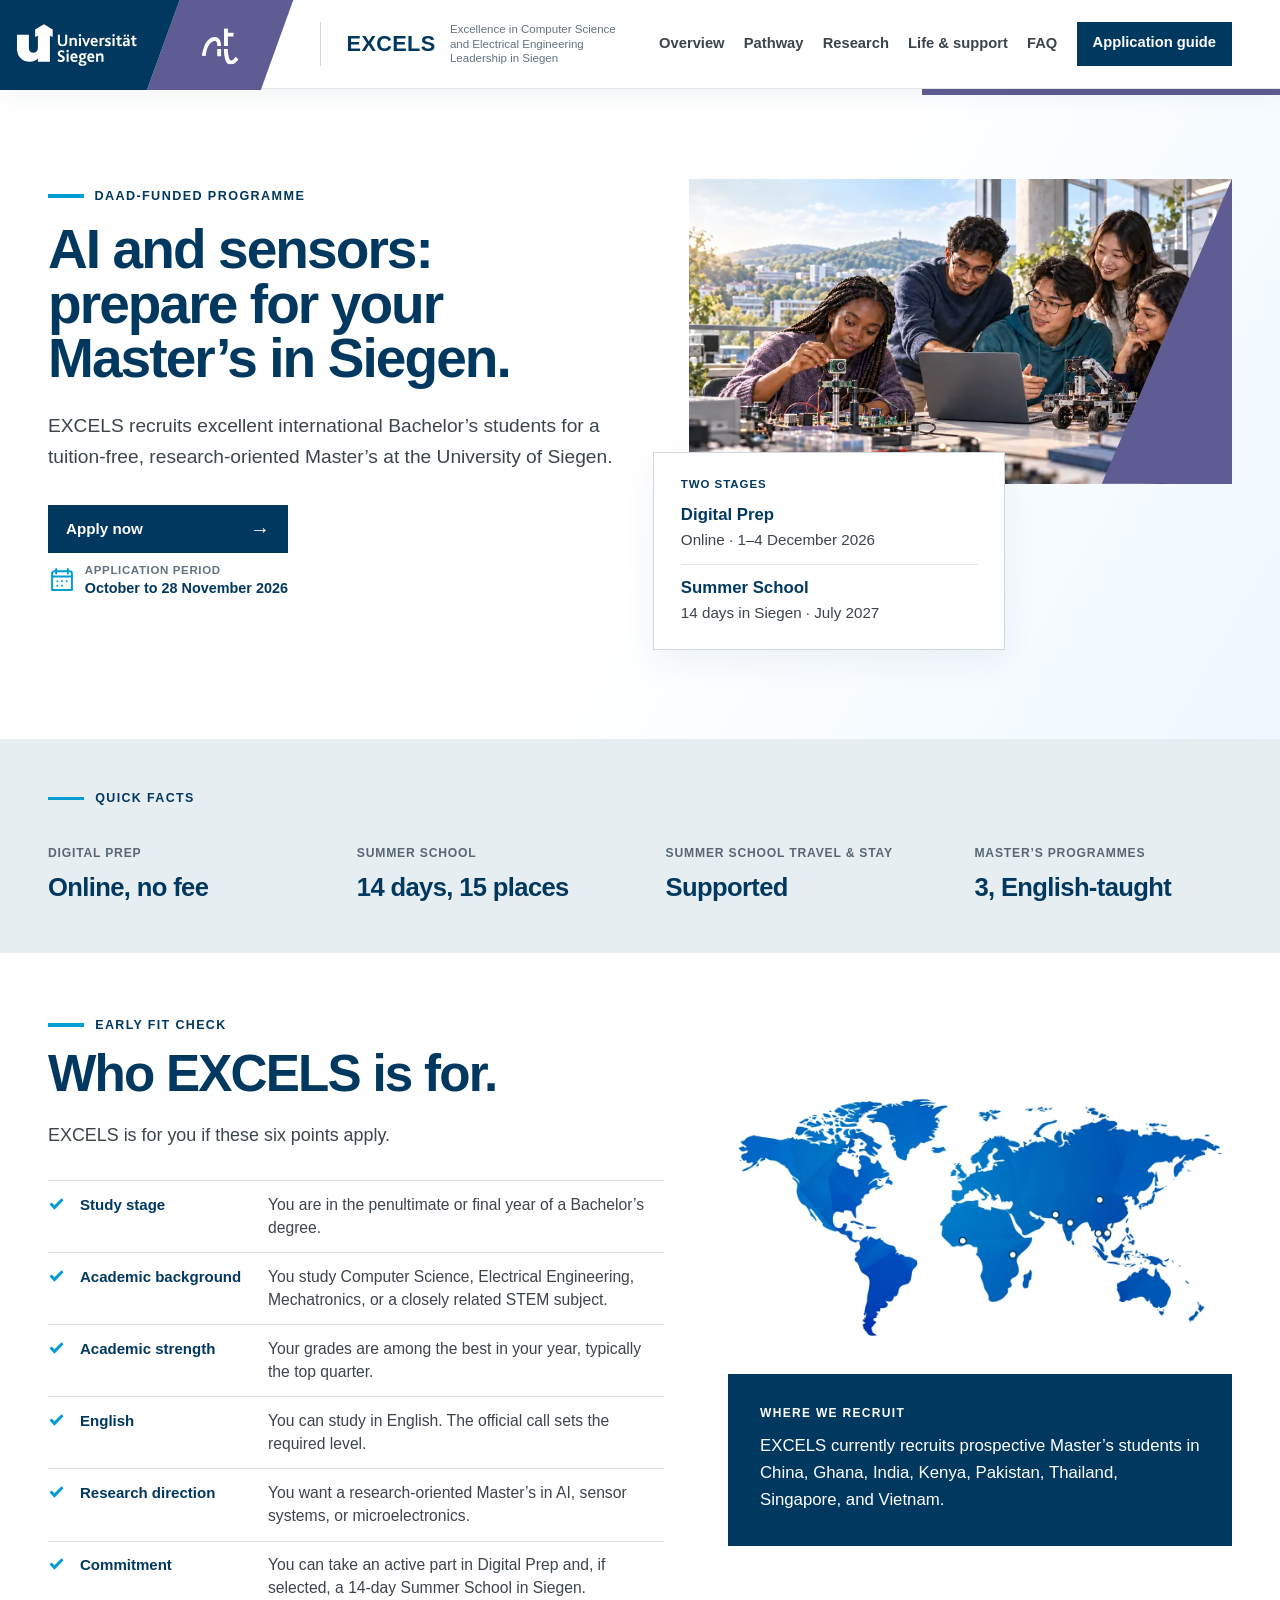
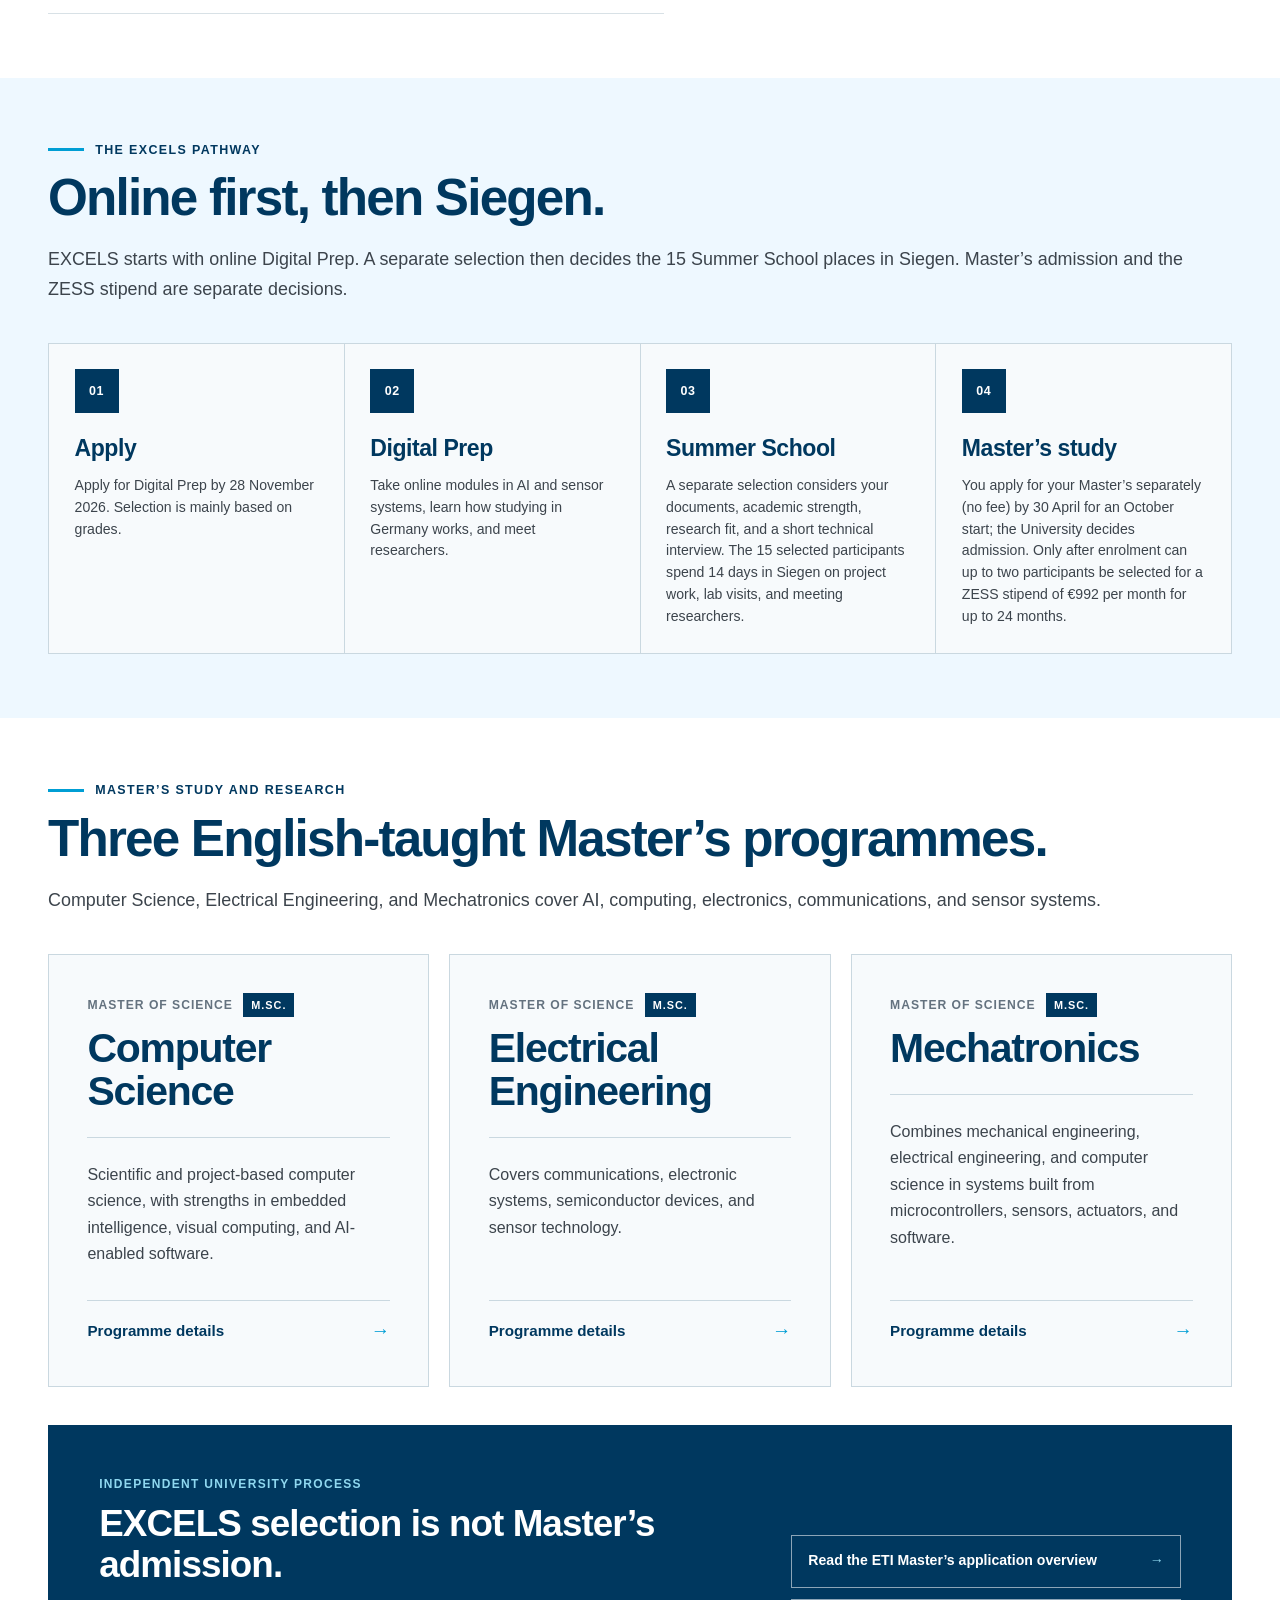
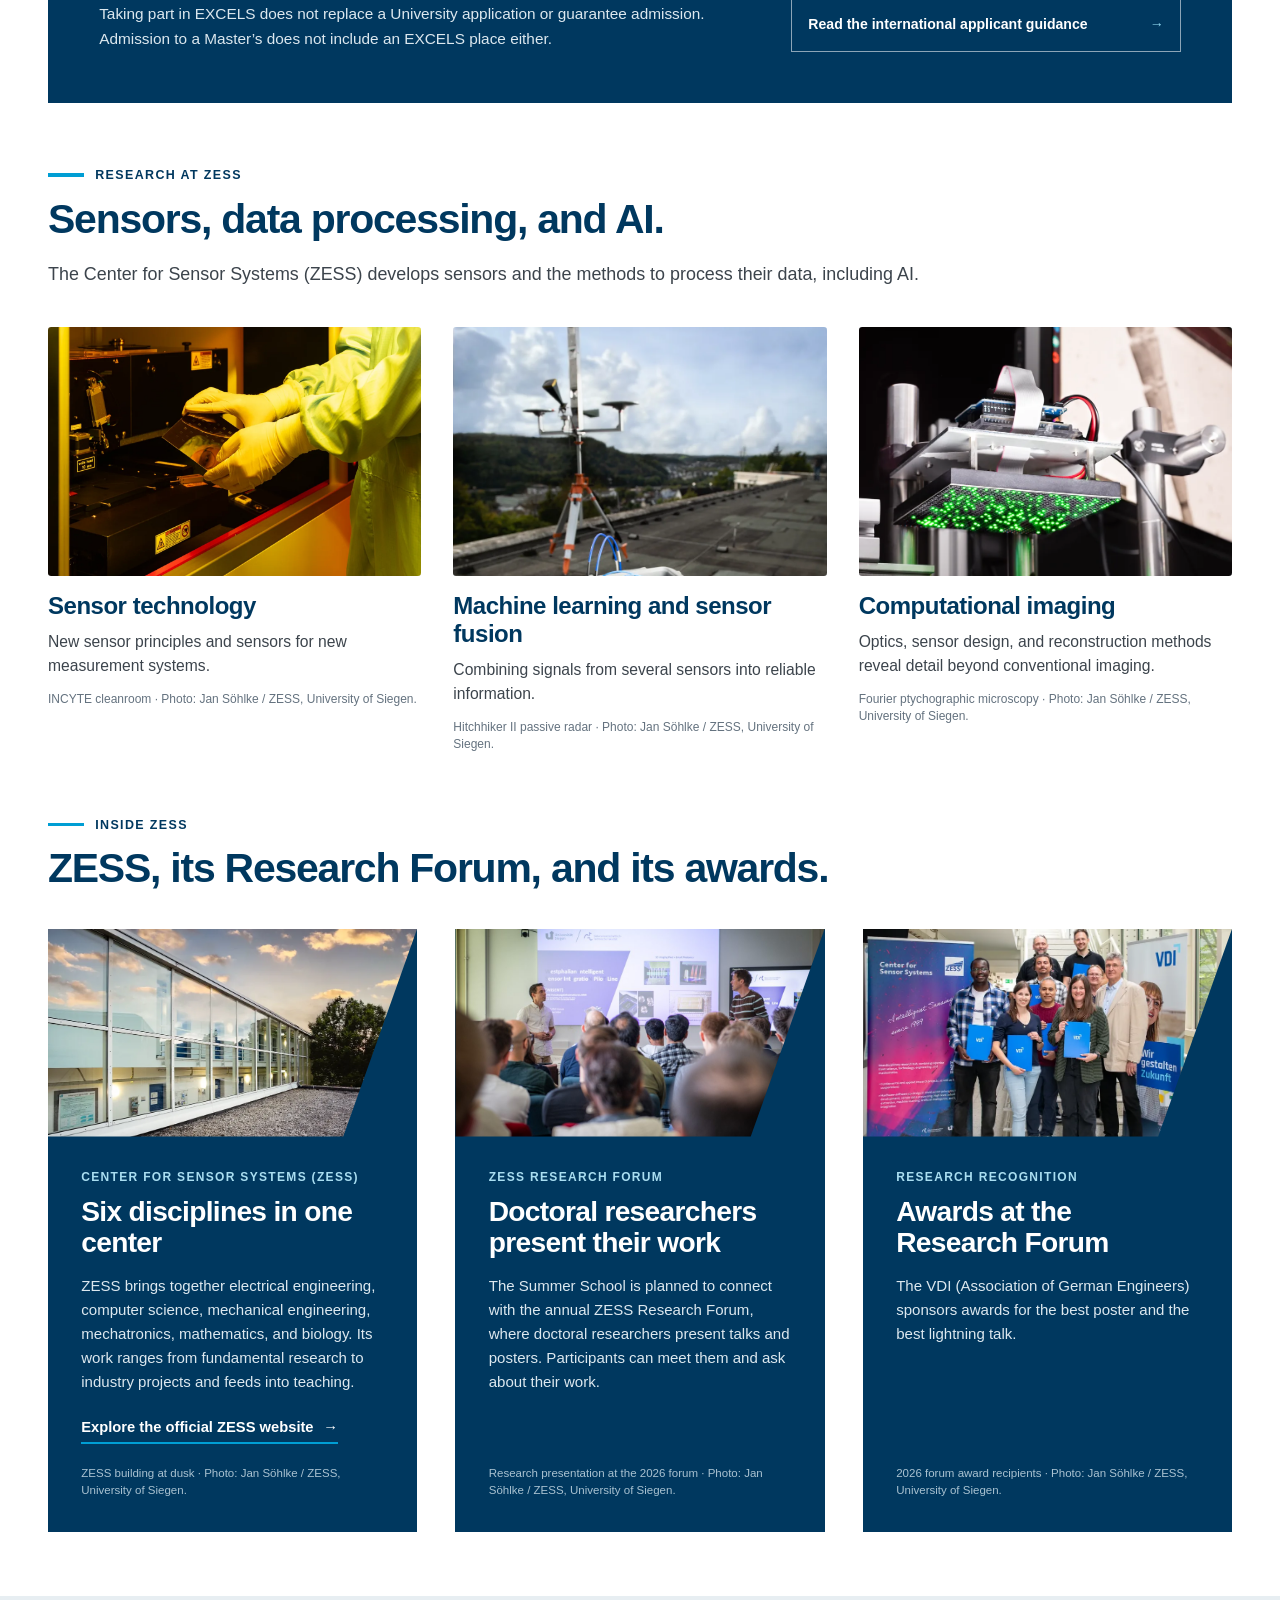
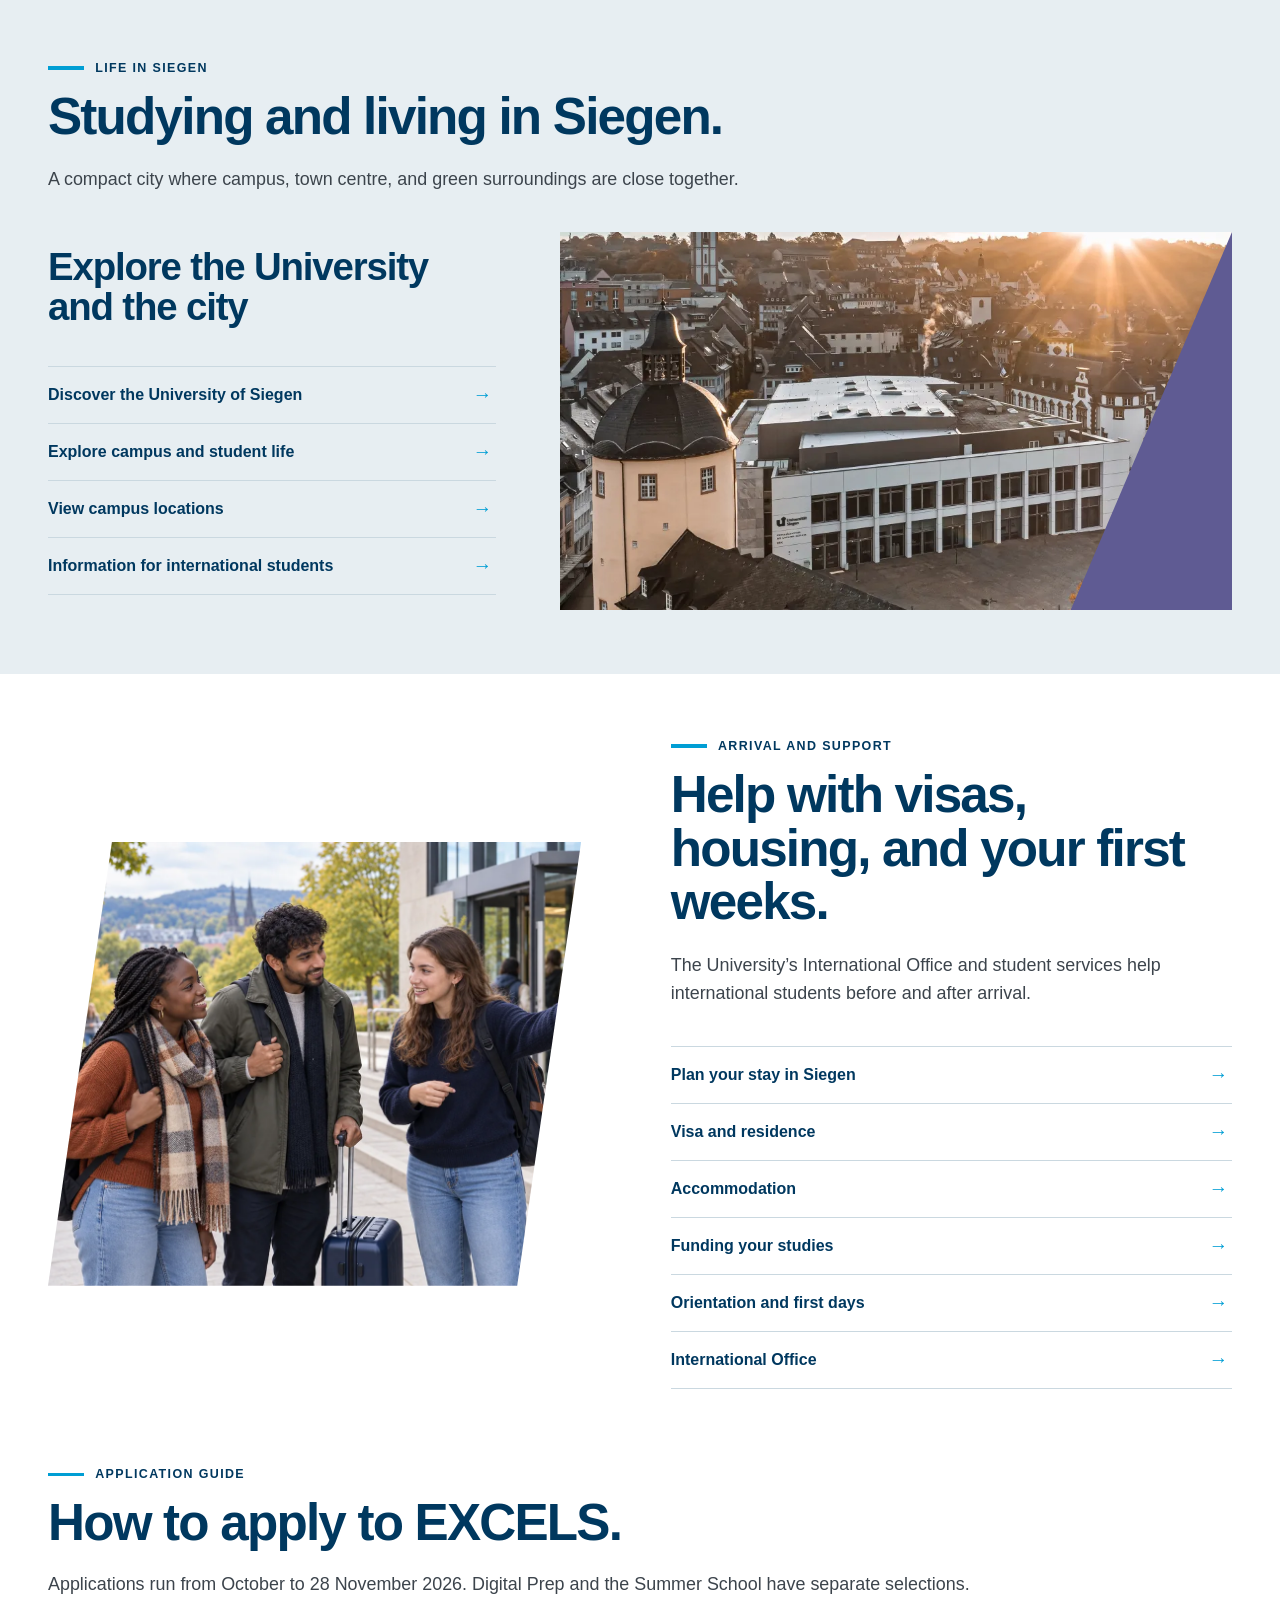
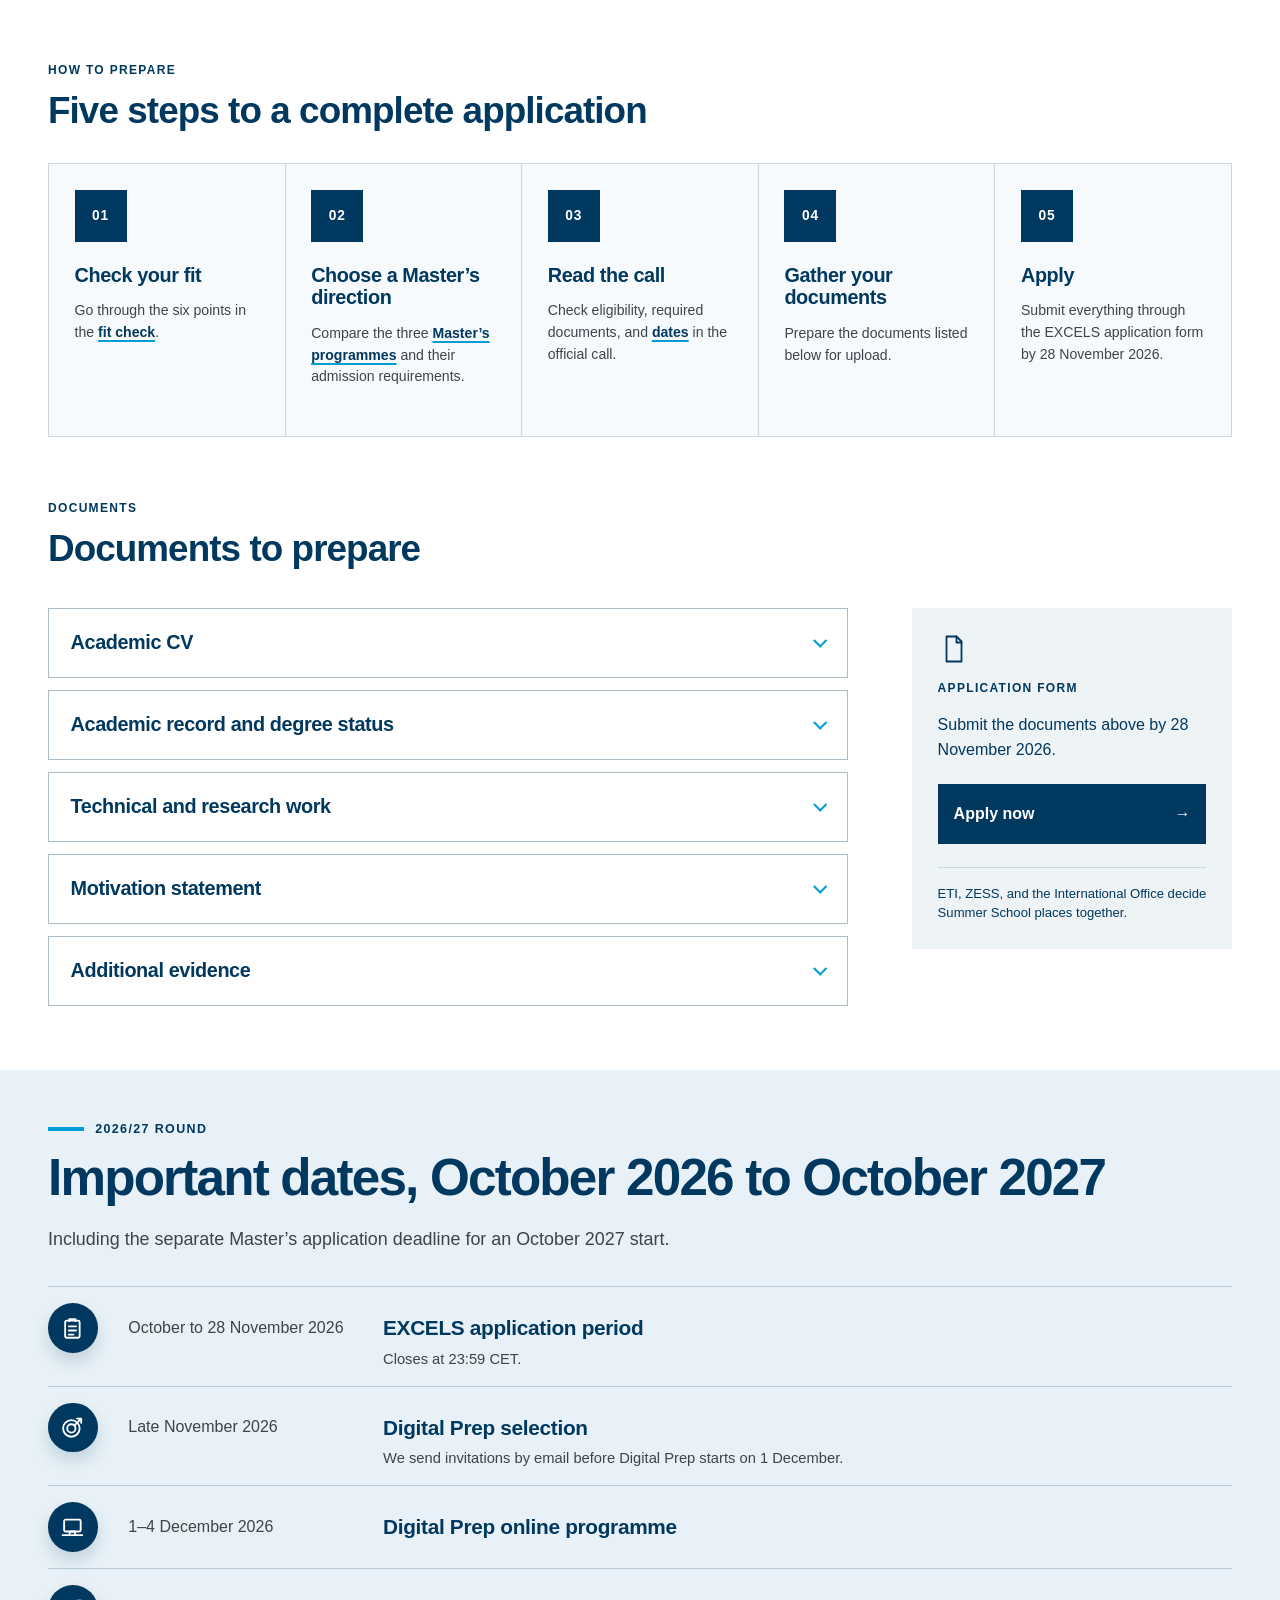
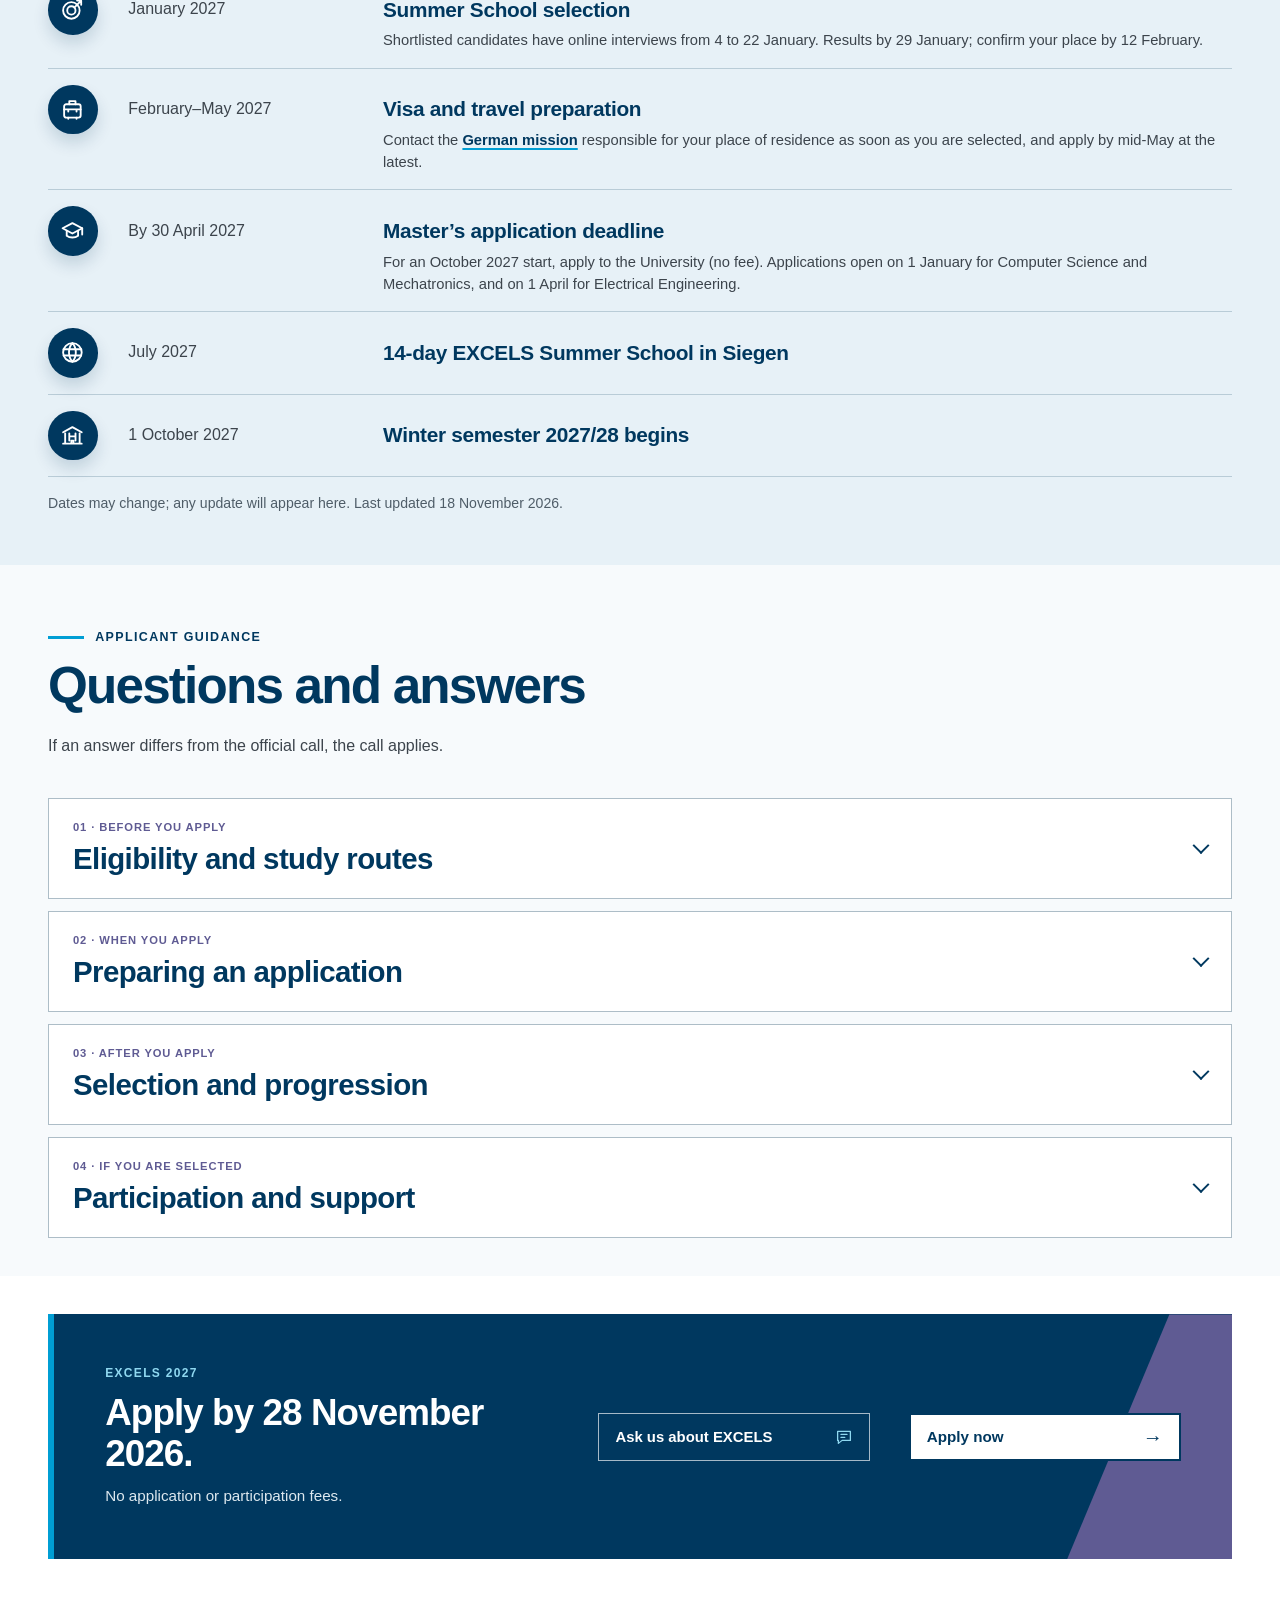
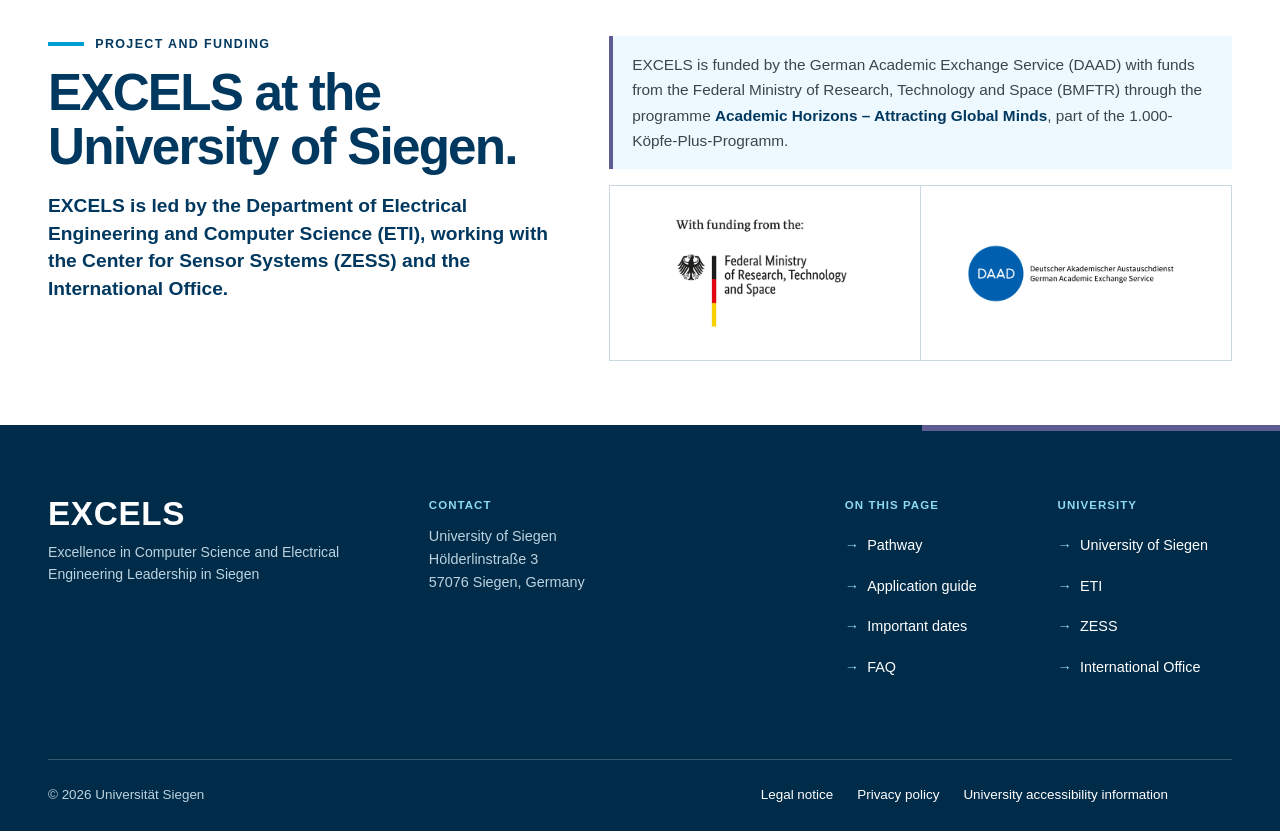
==== commit 46f9d5e1: "content: extend the application deadline to 28 November 2026 The Digital Prep selection entry said "" ====
--- a/index.html
+++ b/index.html
@@ -19,7 +19,7 @@
 		<script>document.documentElement.classList.add("js");</script>
 		<link rel="icon" type="image/svg+xml" href="Assets/favicon.svg" />
 		<link rel="apple-touch-icon" href="Assets/apple-touch-icon.png" />
-		<link rel="stylesheet" href="style.css?v=2026-11-18" />
+		<link rel="stylesheet" href="style.css?v=2026-10-05" />
 	</head>
 	<body data-application-url="https://siegen.moveon4.de/form/6aa2a59adf4828ae8703cf02/eng" data-contact-url="">
 		<a class="skip-link" href="#main-content">Skip to main content</a>
@@ -98,7 +98,7 @@
 					</div>
 					<div>
 						<dt>Summer School</dt>
-						<dd>14 days, 15 spots</dd>
+						<dd>14 days, 15 places</dd>
 					</div>
 					<div>
 						<dt>Summer School travel &amp; stay</dt>
@@ -146,7 +146,7 @@
 				<header class="section-heading pathway-heading">
 					<p class="section-eyebrow">The EXCELS pathway</p>
 					<h2 id="pathway-title">Online first, then Siegen.</h2>
-					<p class="section-lead">EXCELS starts with online Digital Prep. A separate selection then decides the 15 Summer School spots in Siegen. Master&rsquo;s admission and the ZESS stipend are separate decisions.</p>
+					<p class="section-lead">EXCELS starts with online Digital Prep. A separate selection then decides the 15 Summer School places in Siegen. Master&rsquo;s admission and the ZESS stipend are separate decisions.</p>
 				</header>
 
 				<ol class="process-track" role="list" aria-label="Four stages of the EXCELS pathway">
